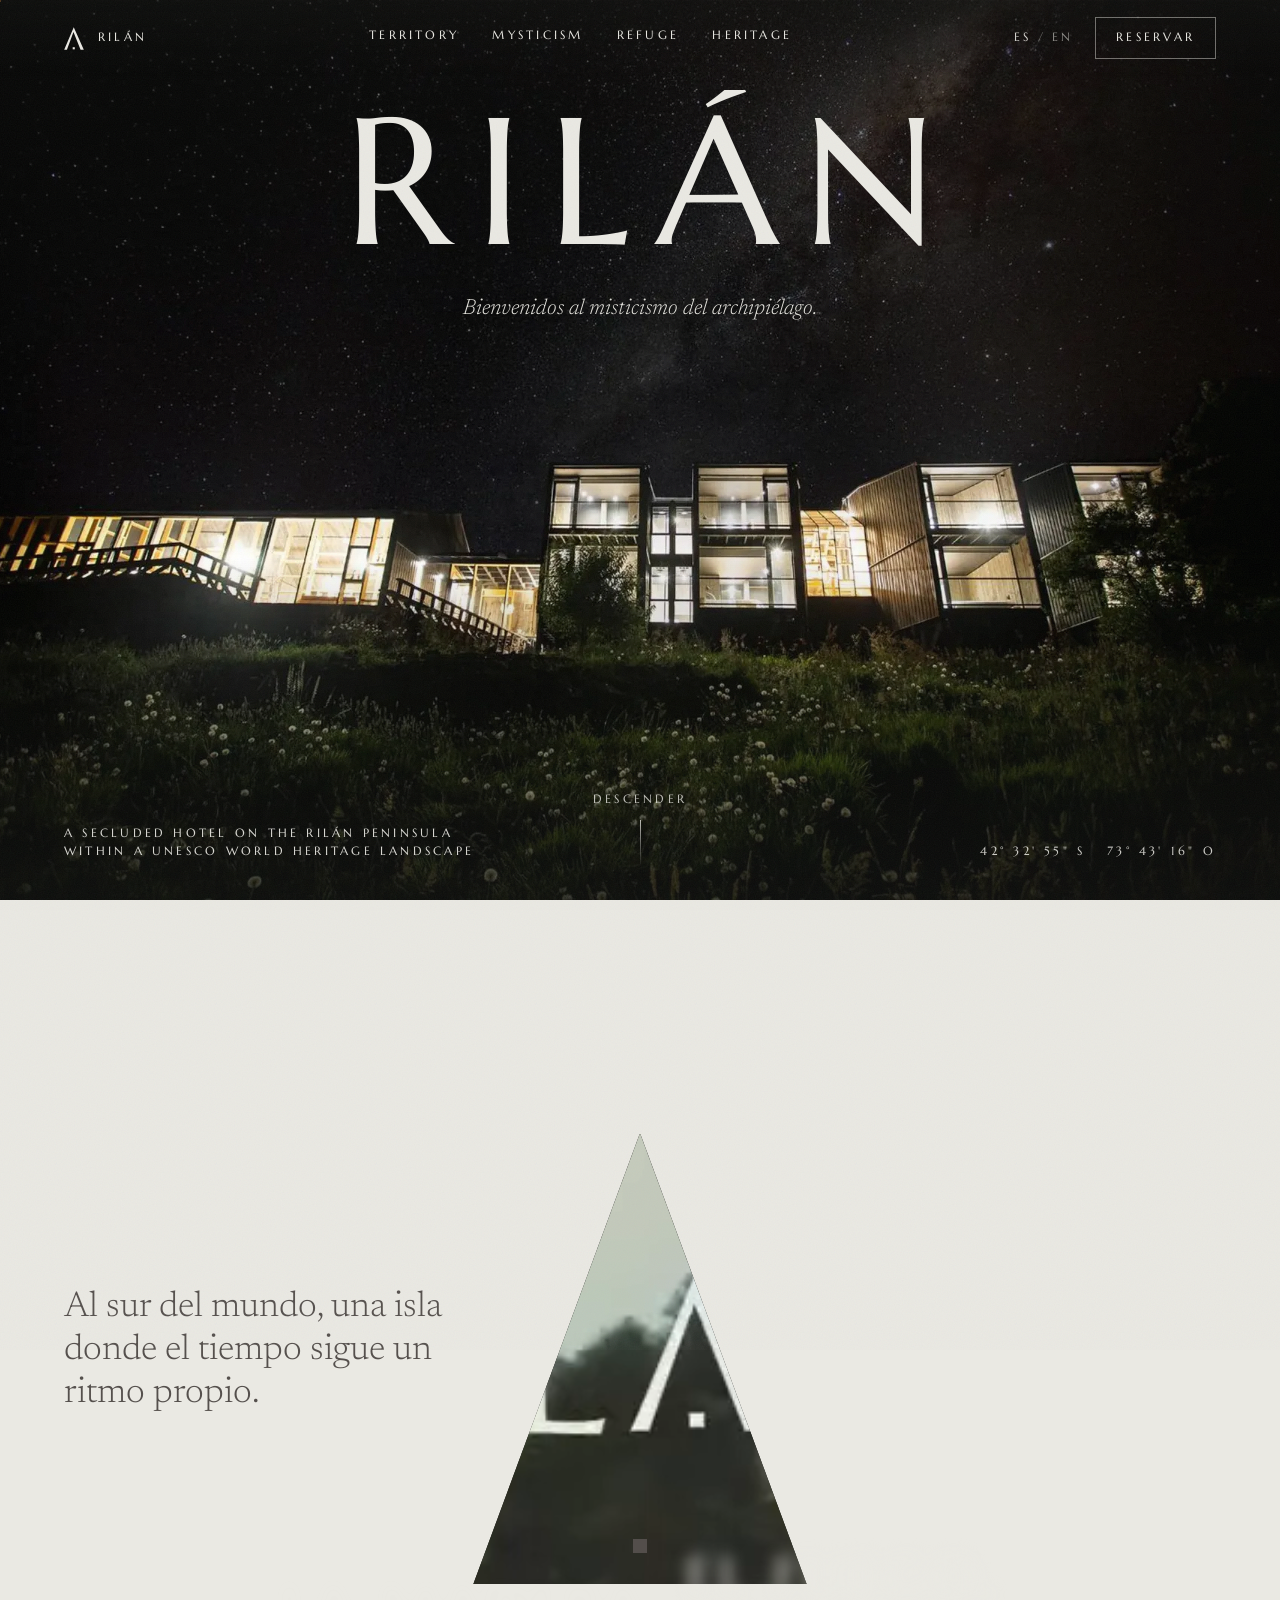
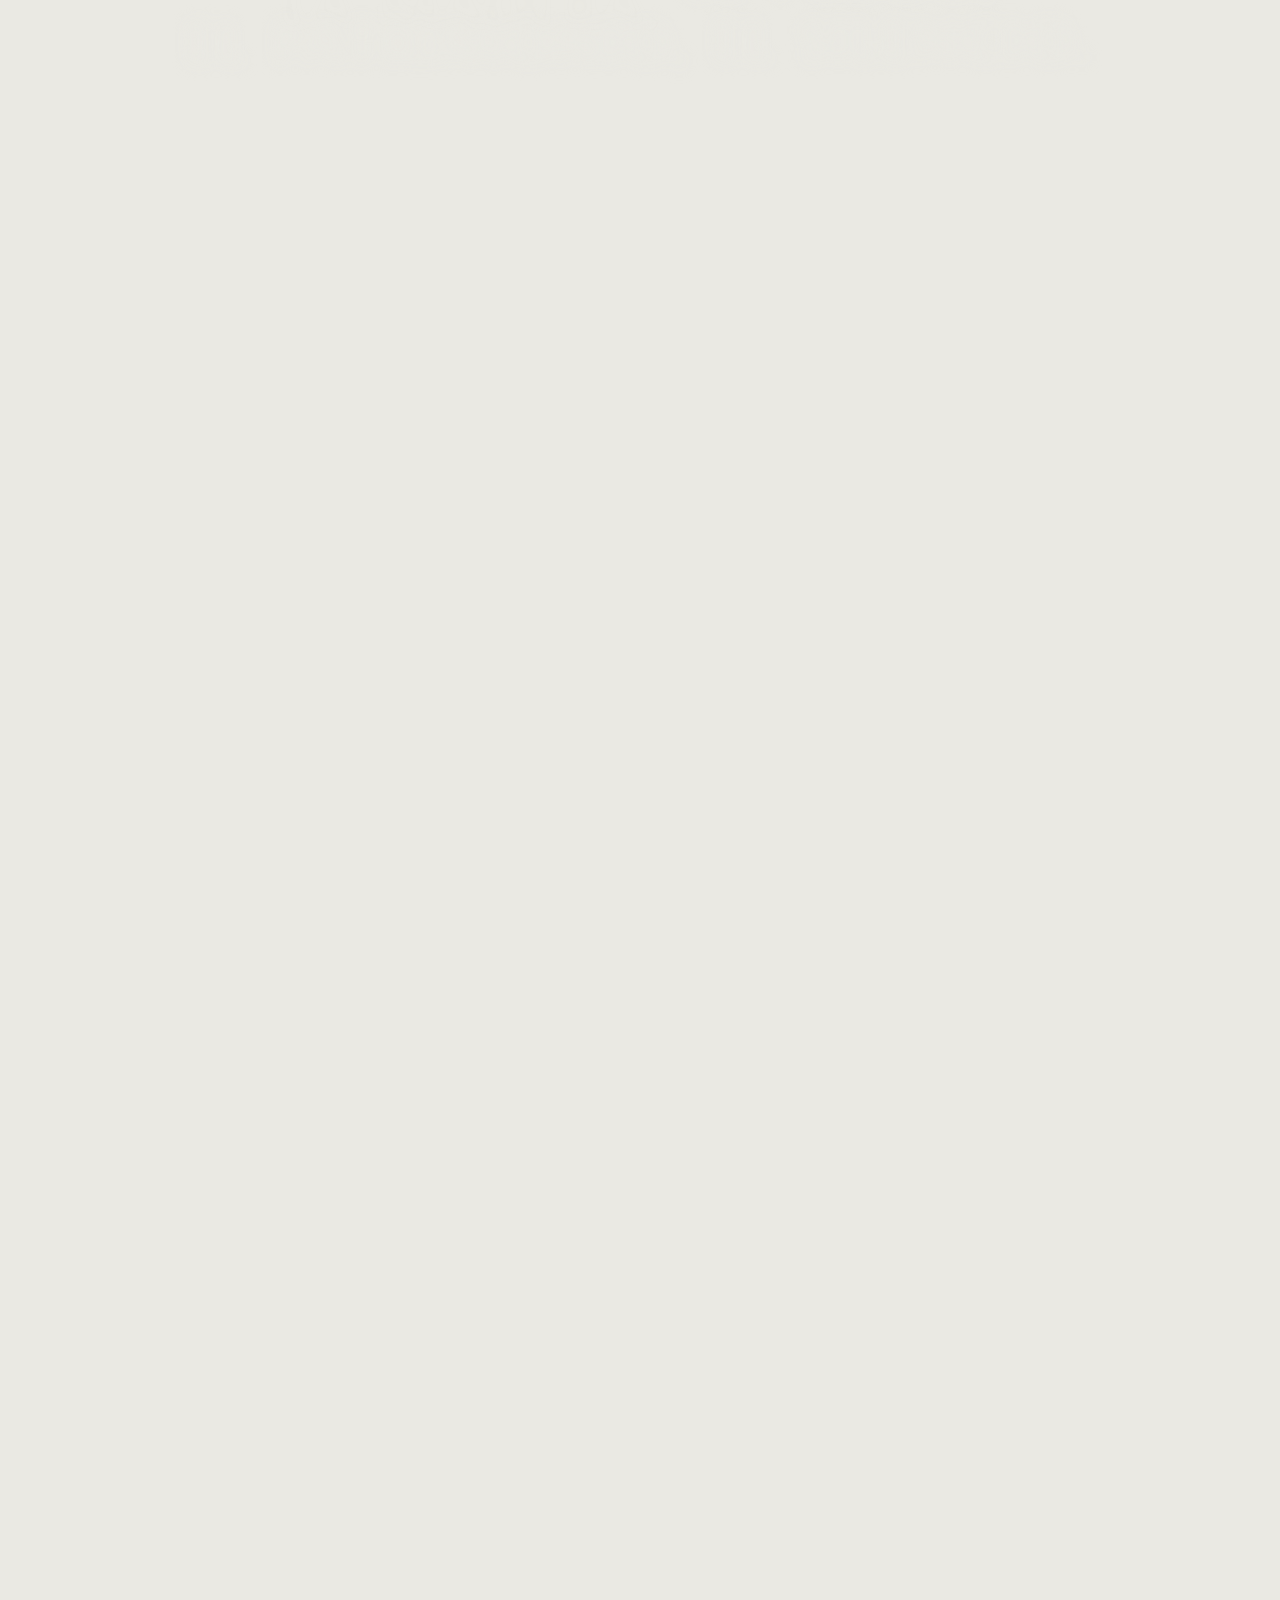
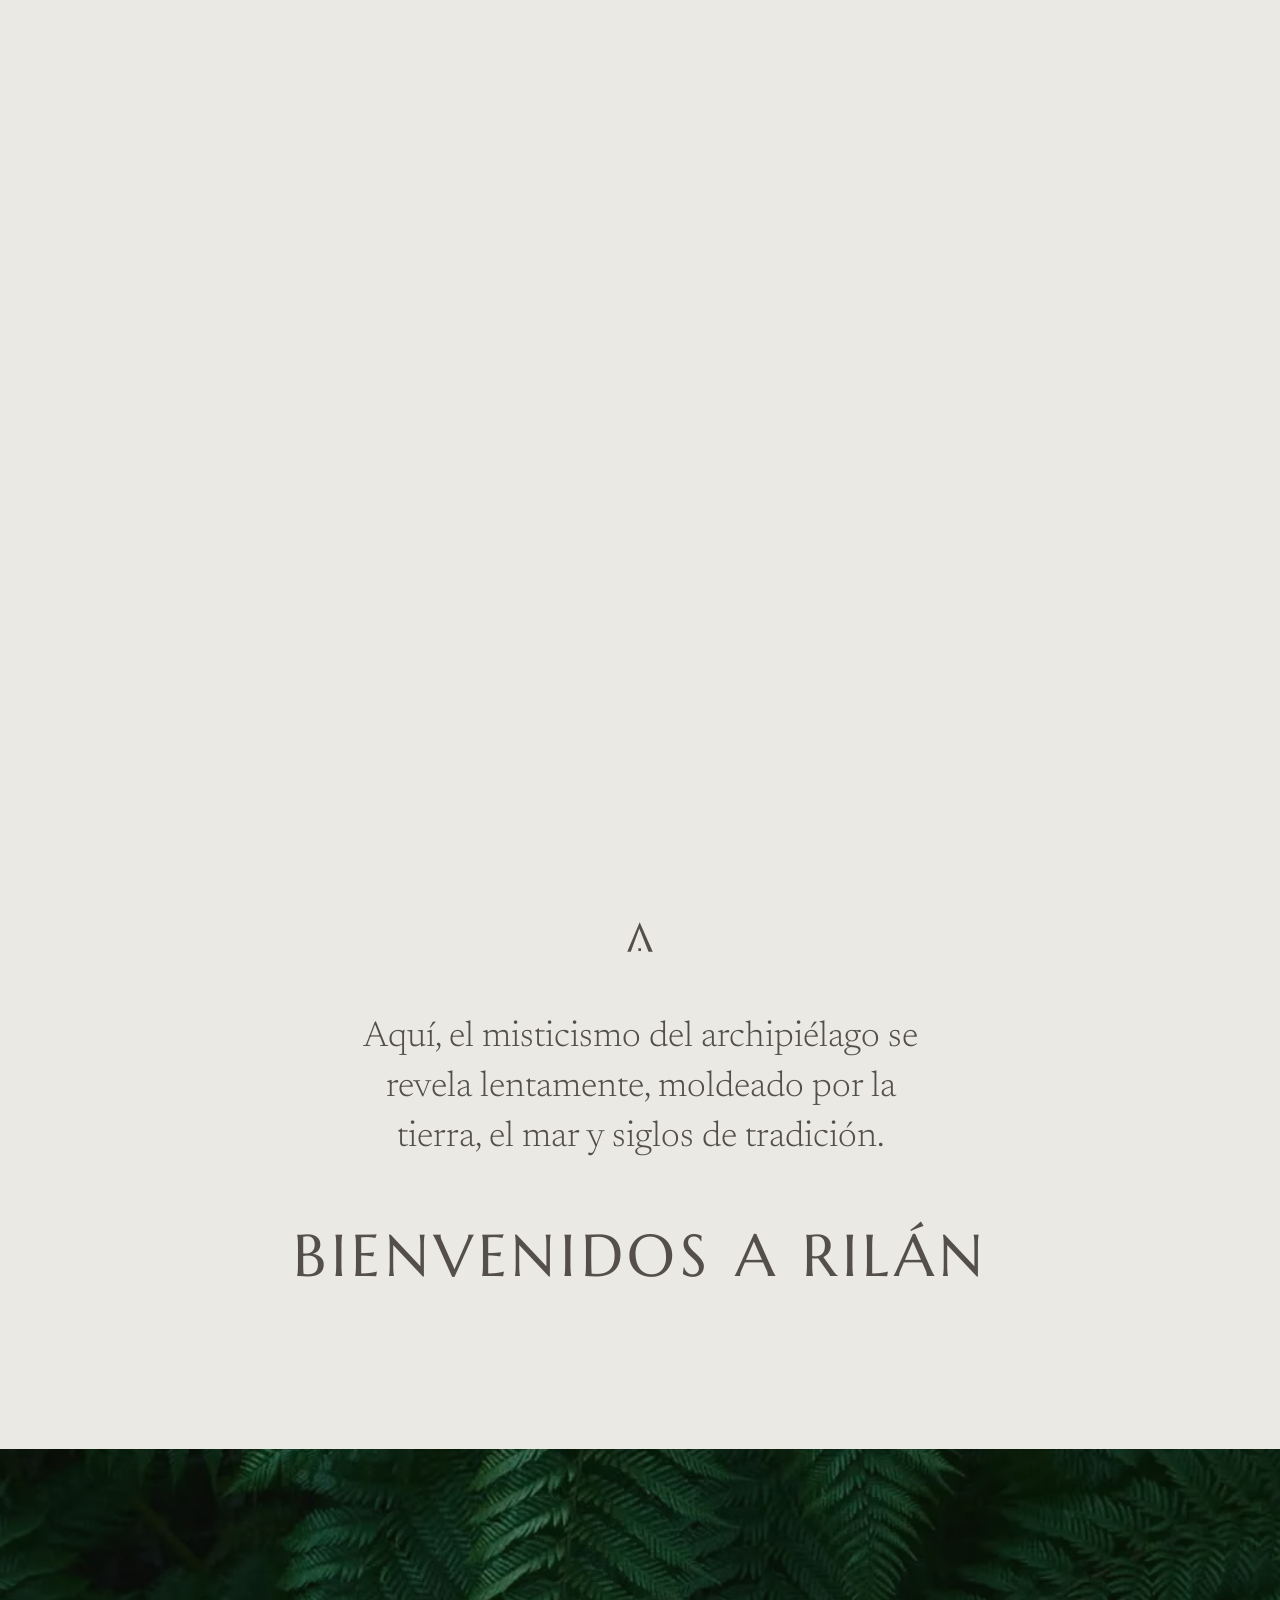
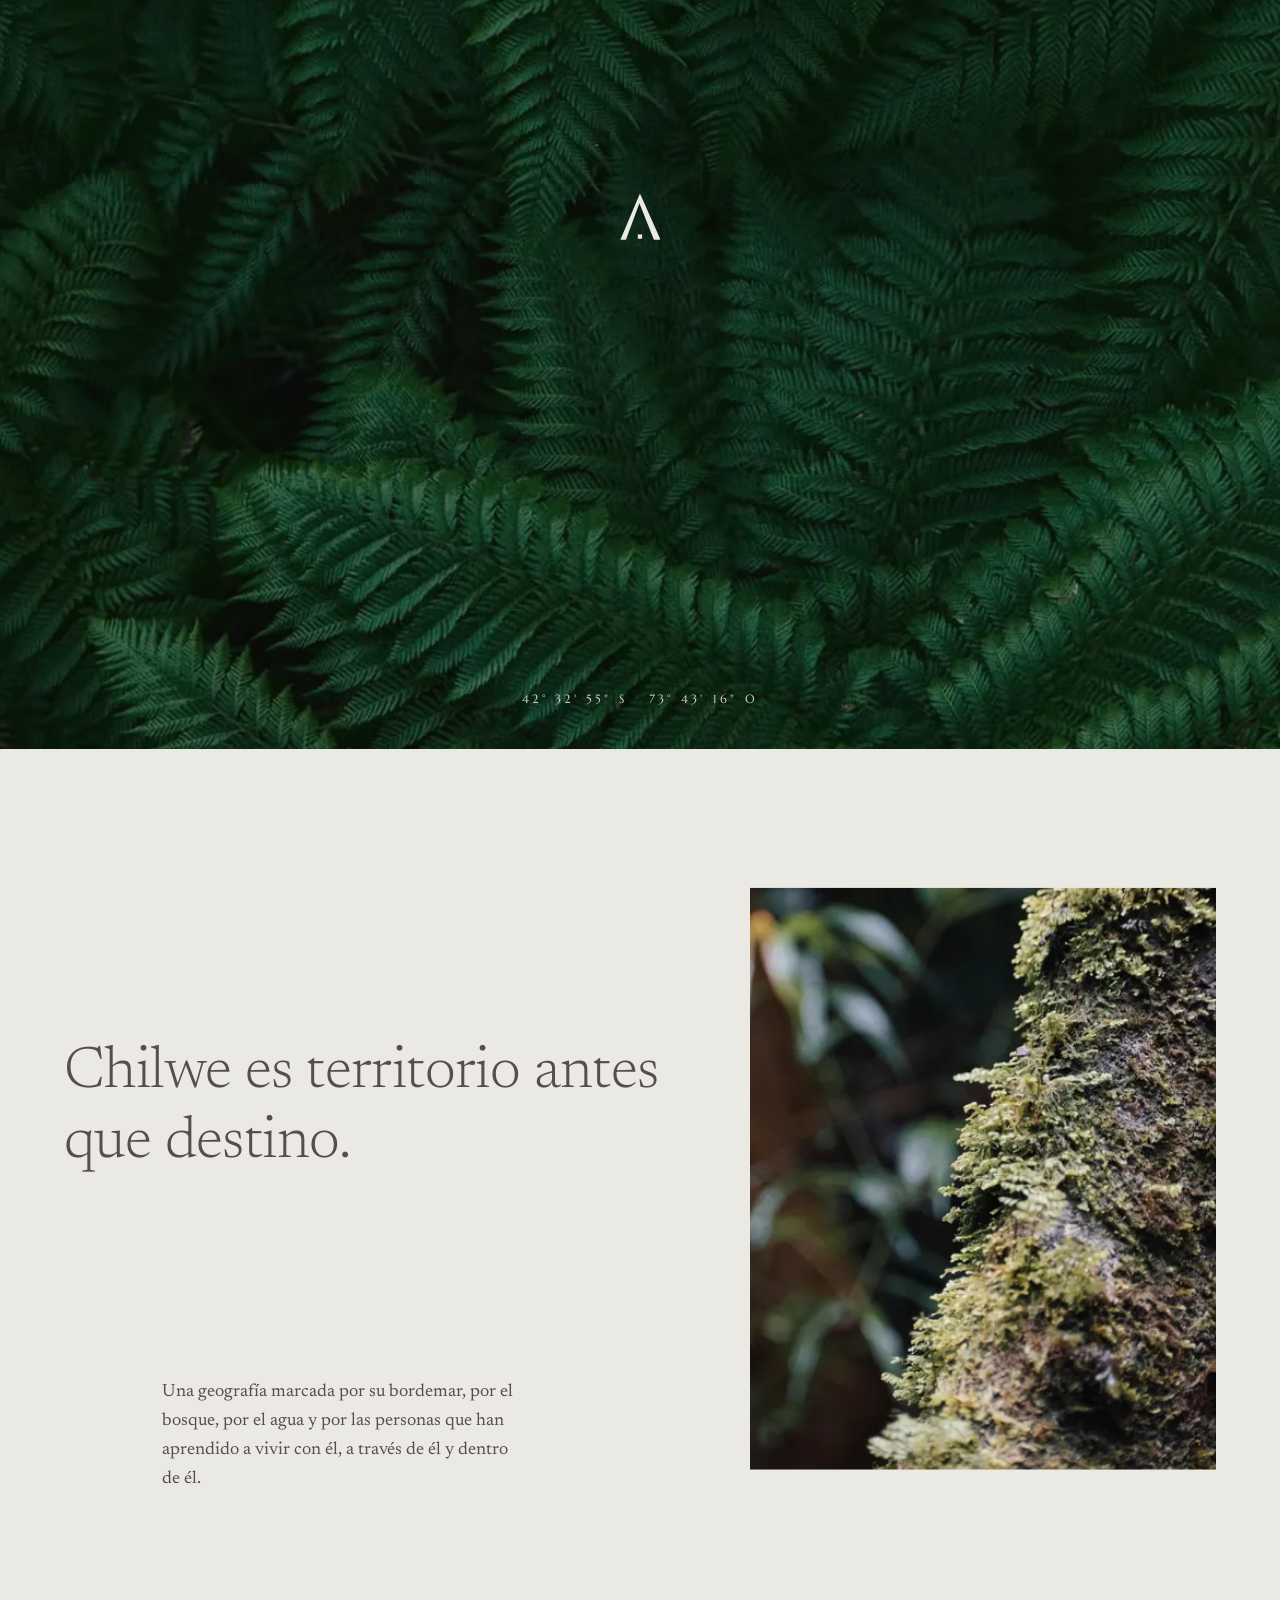
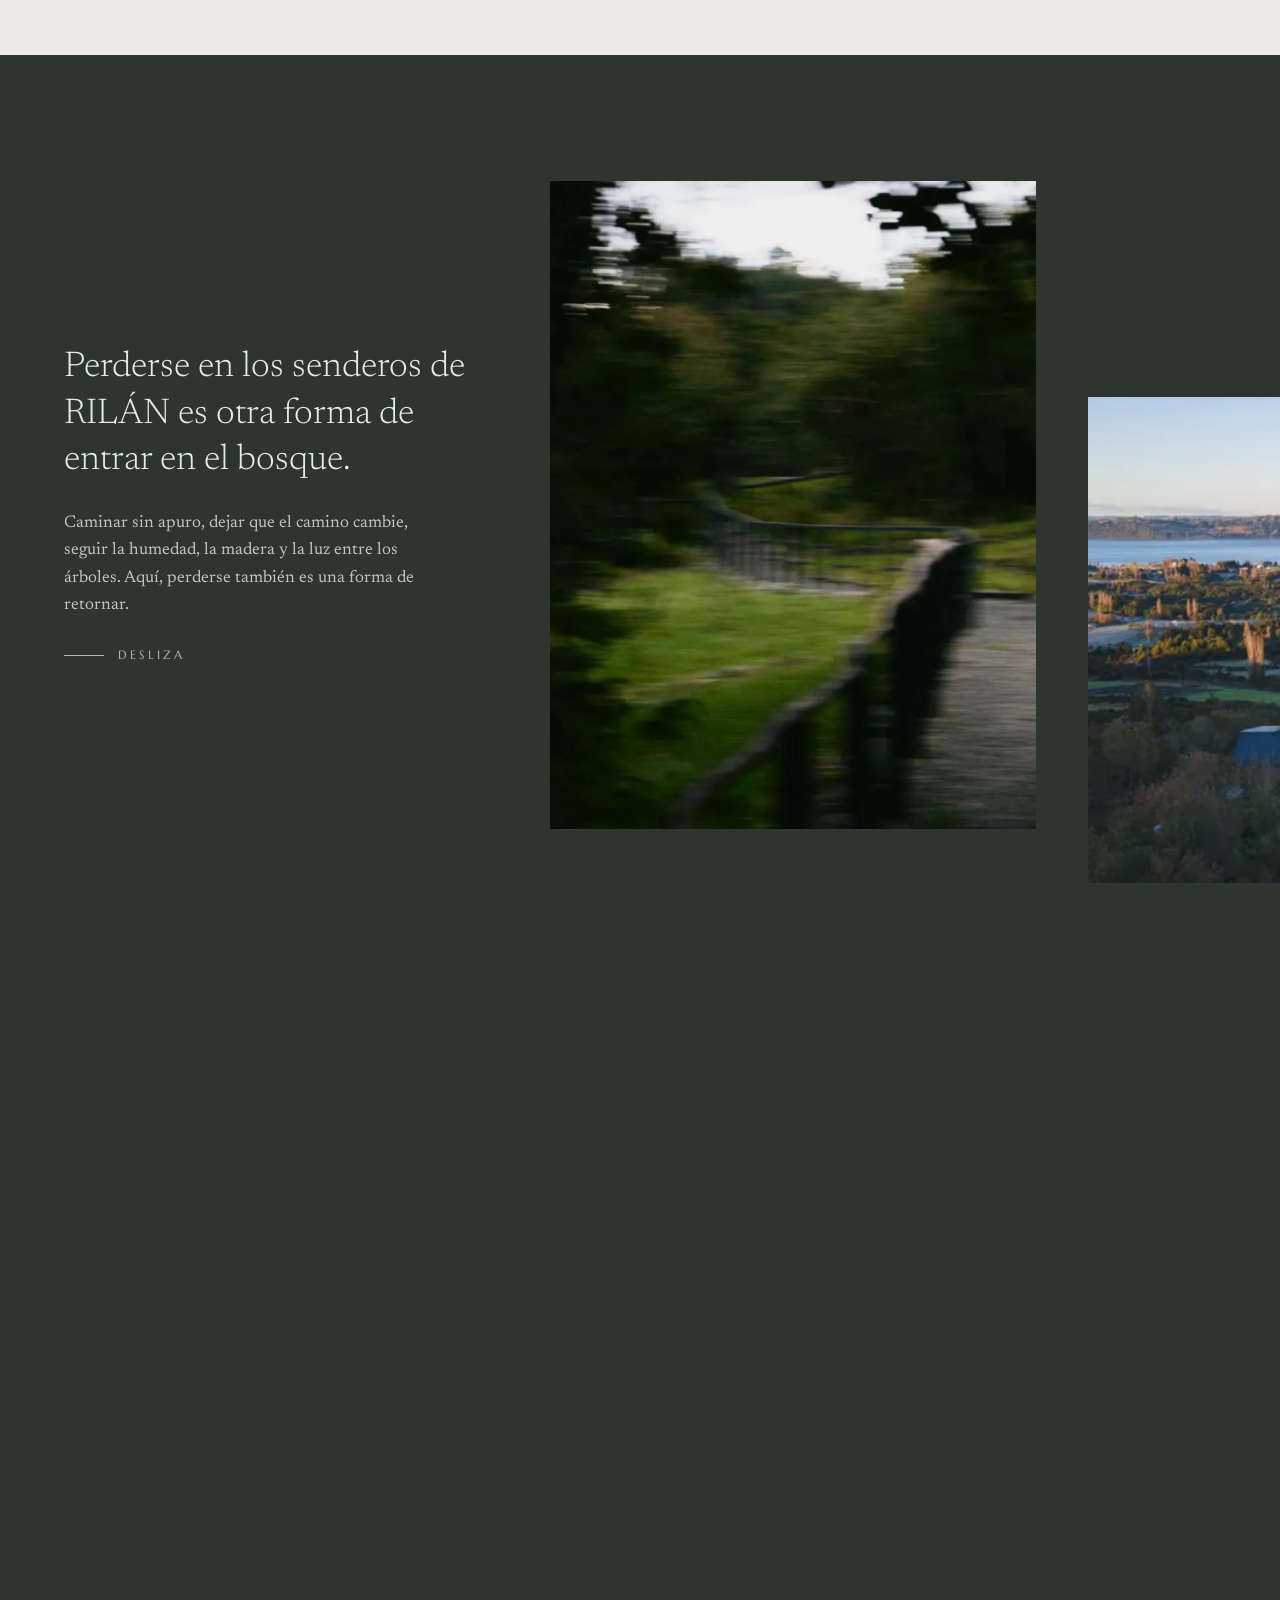
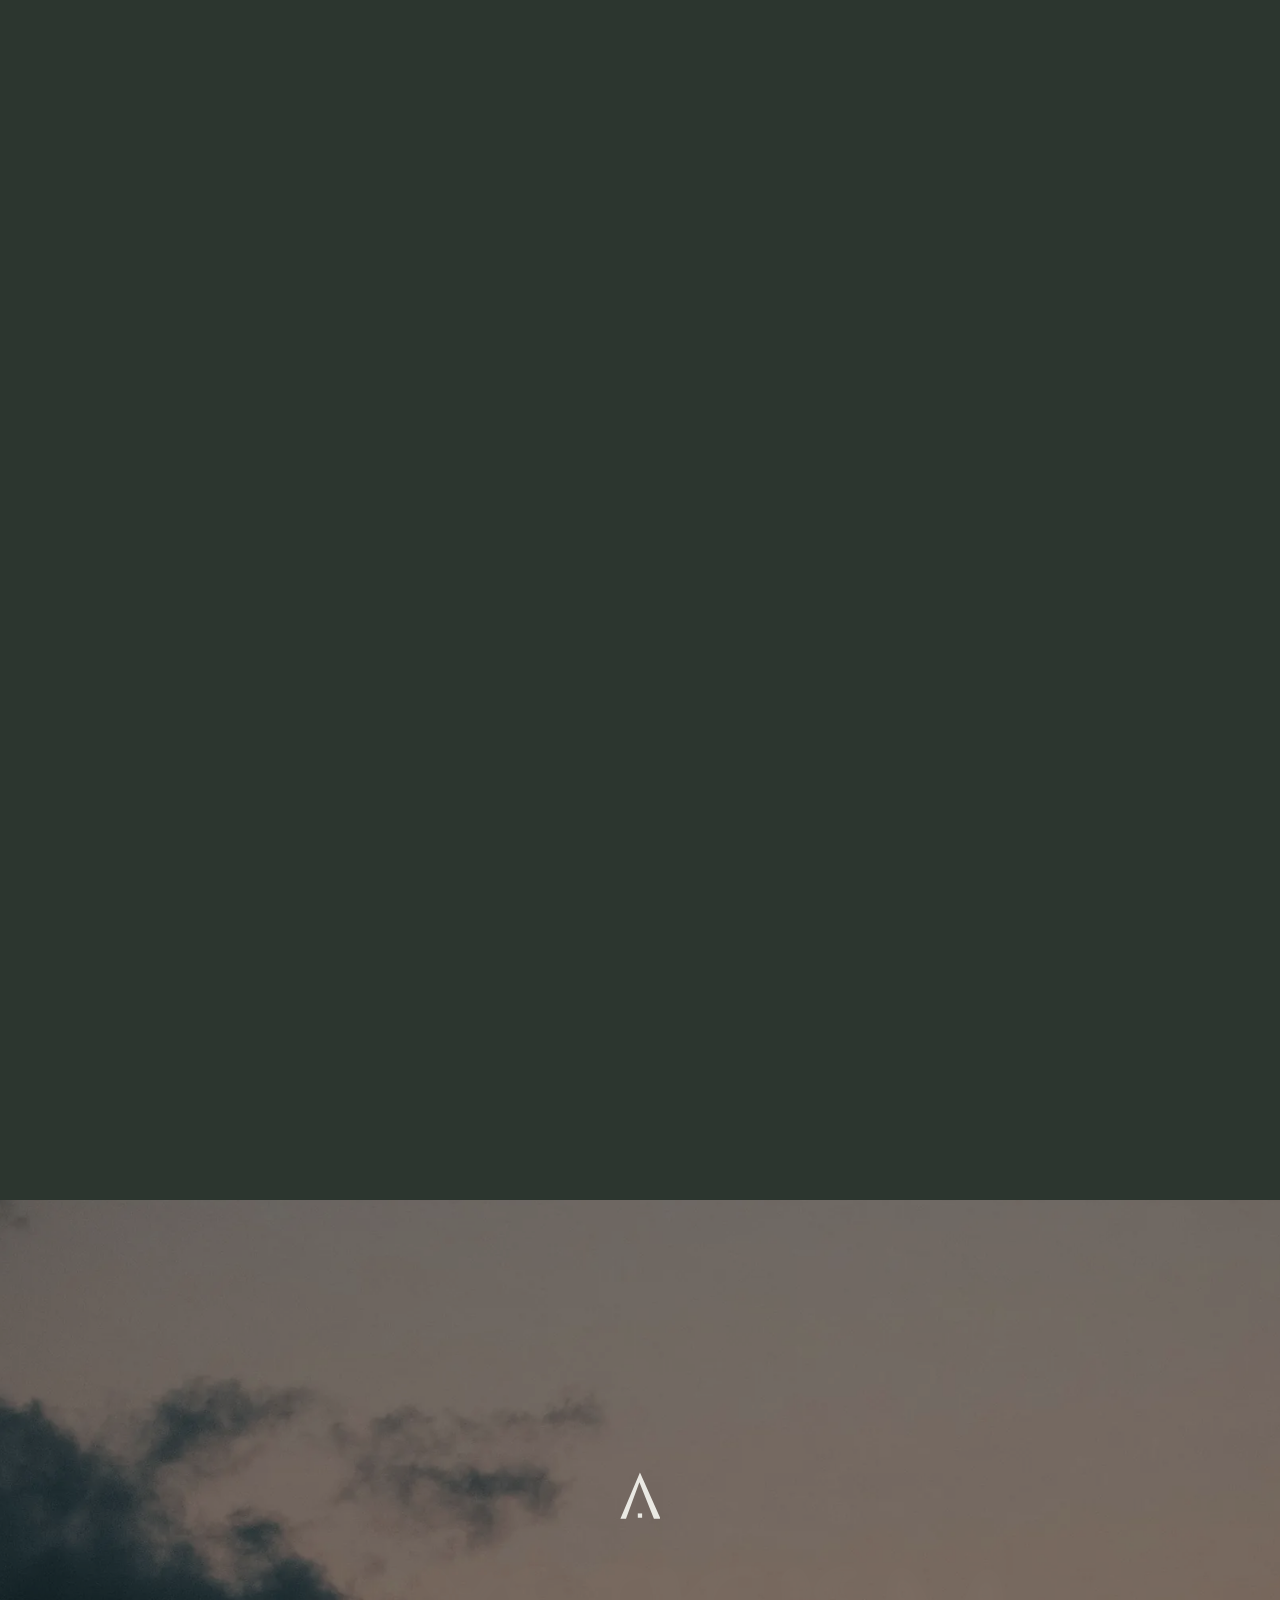
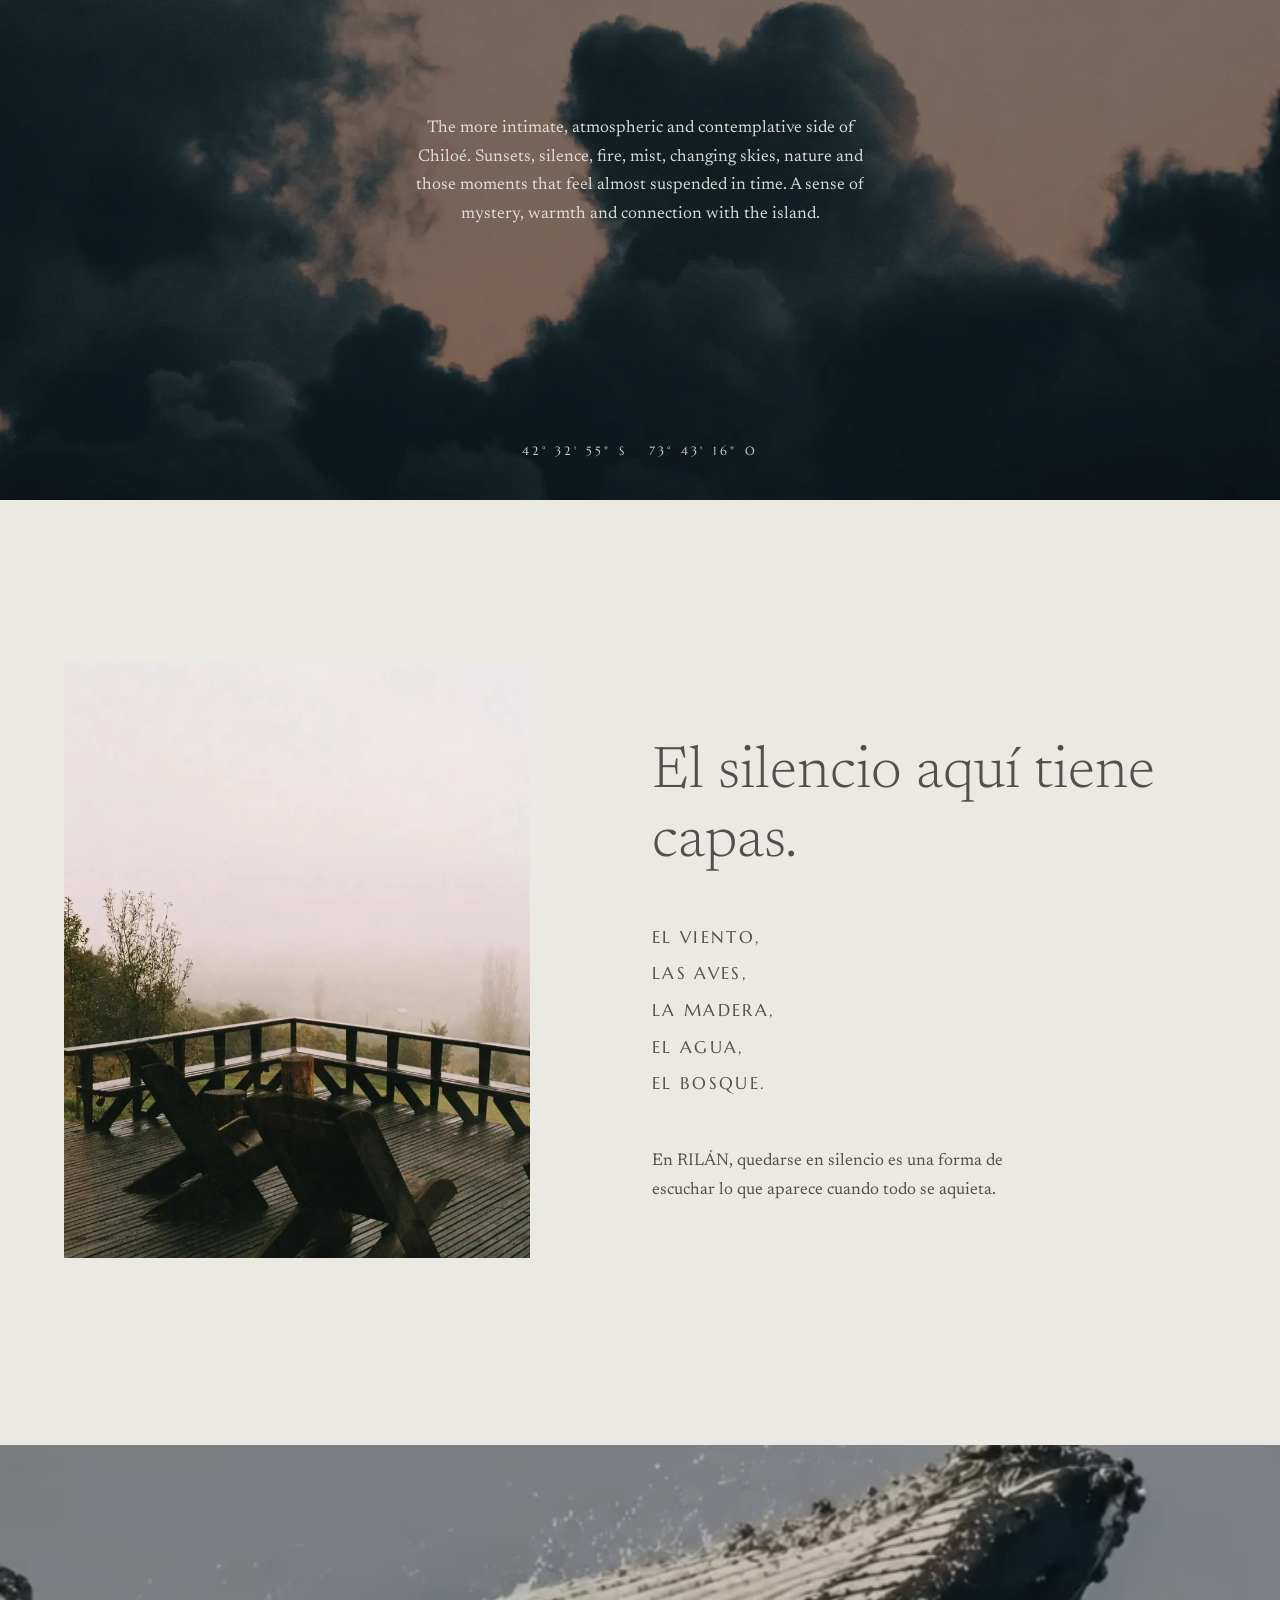
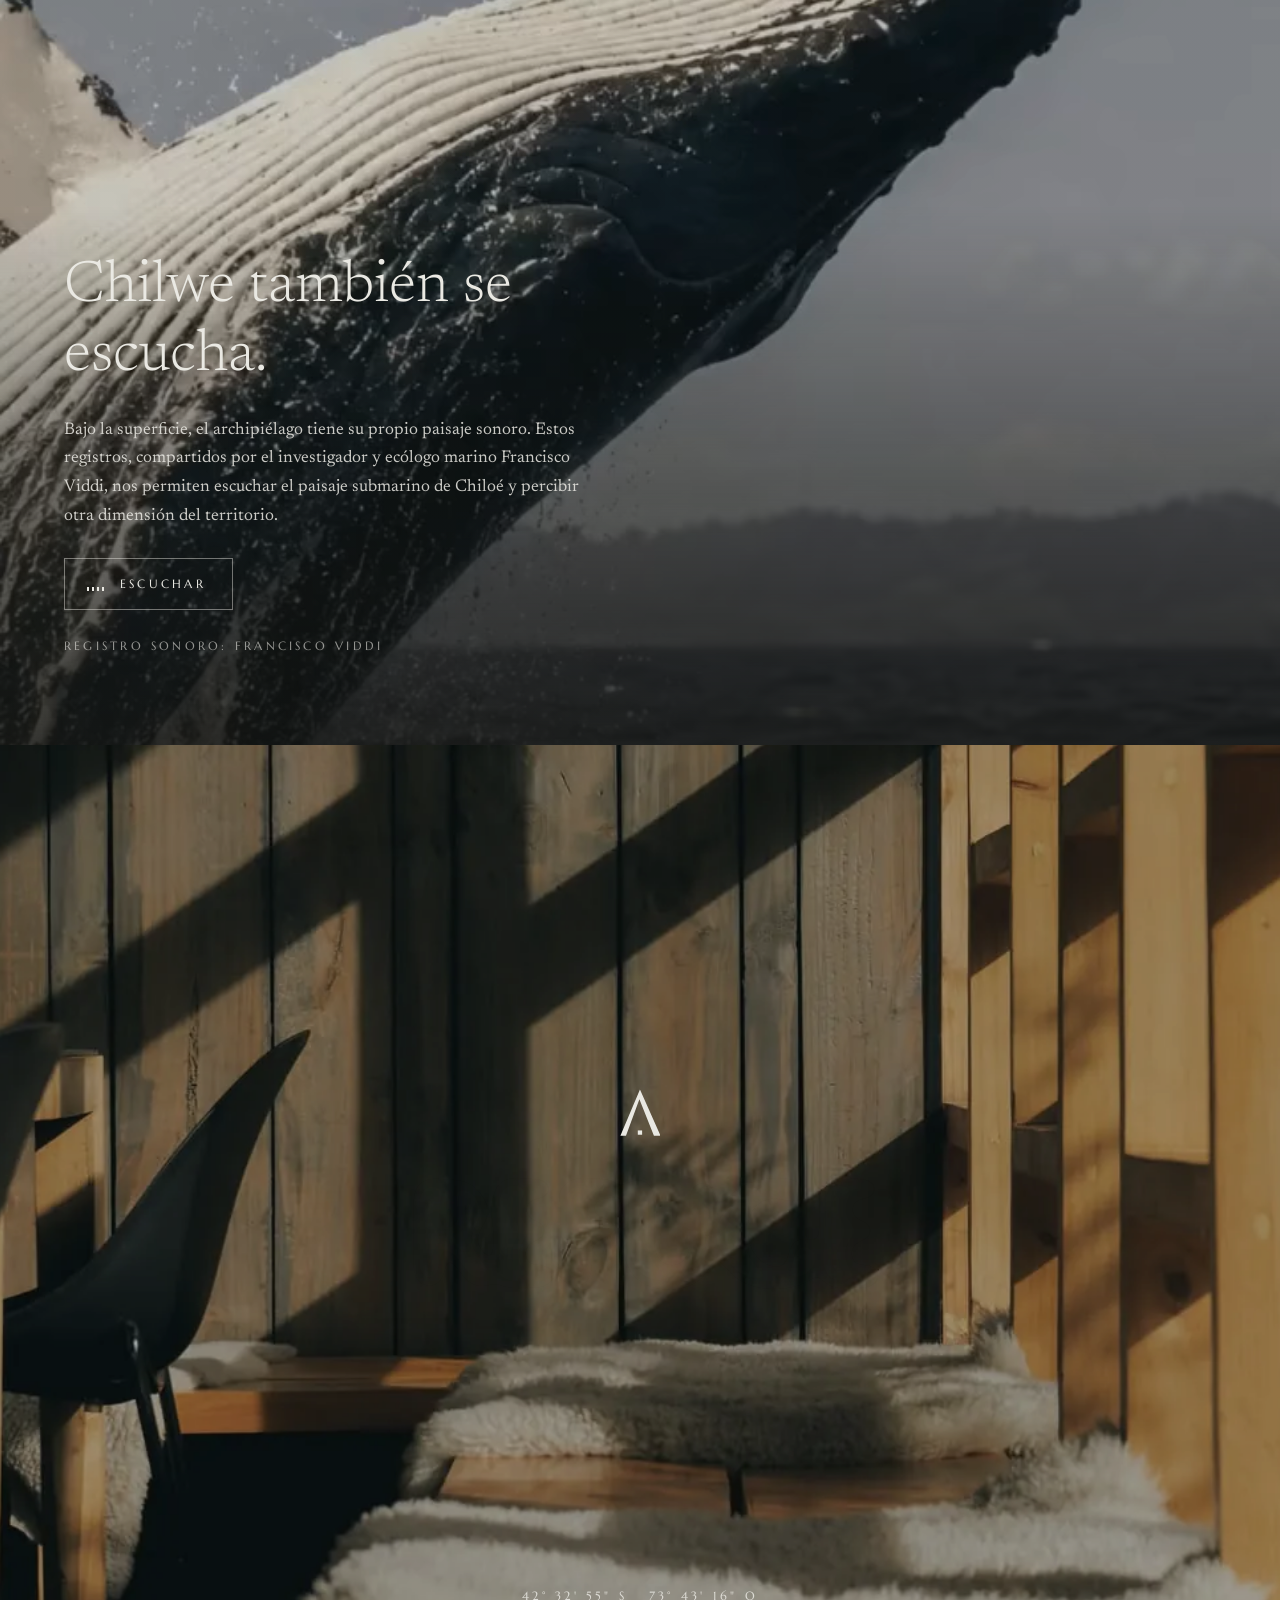
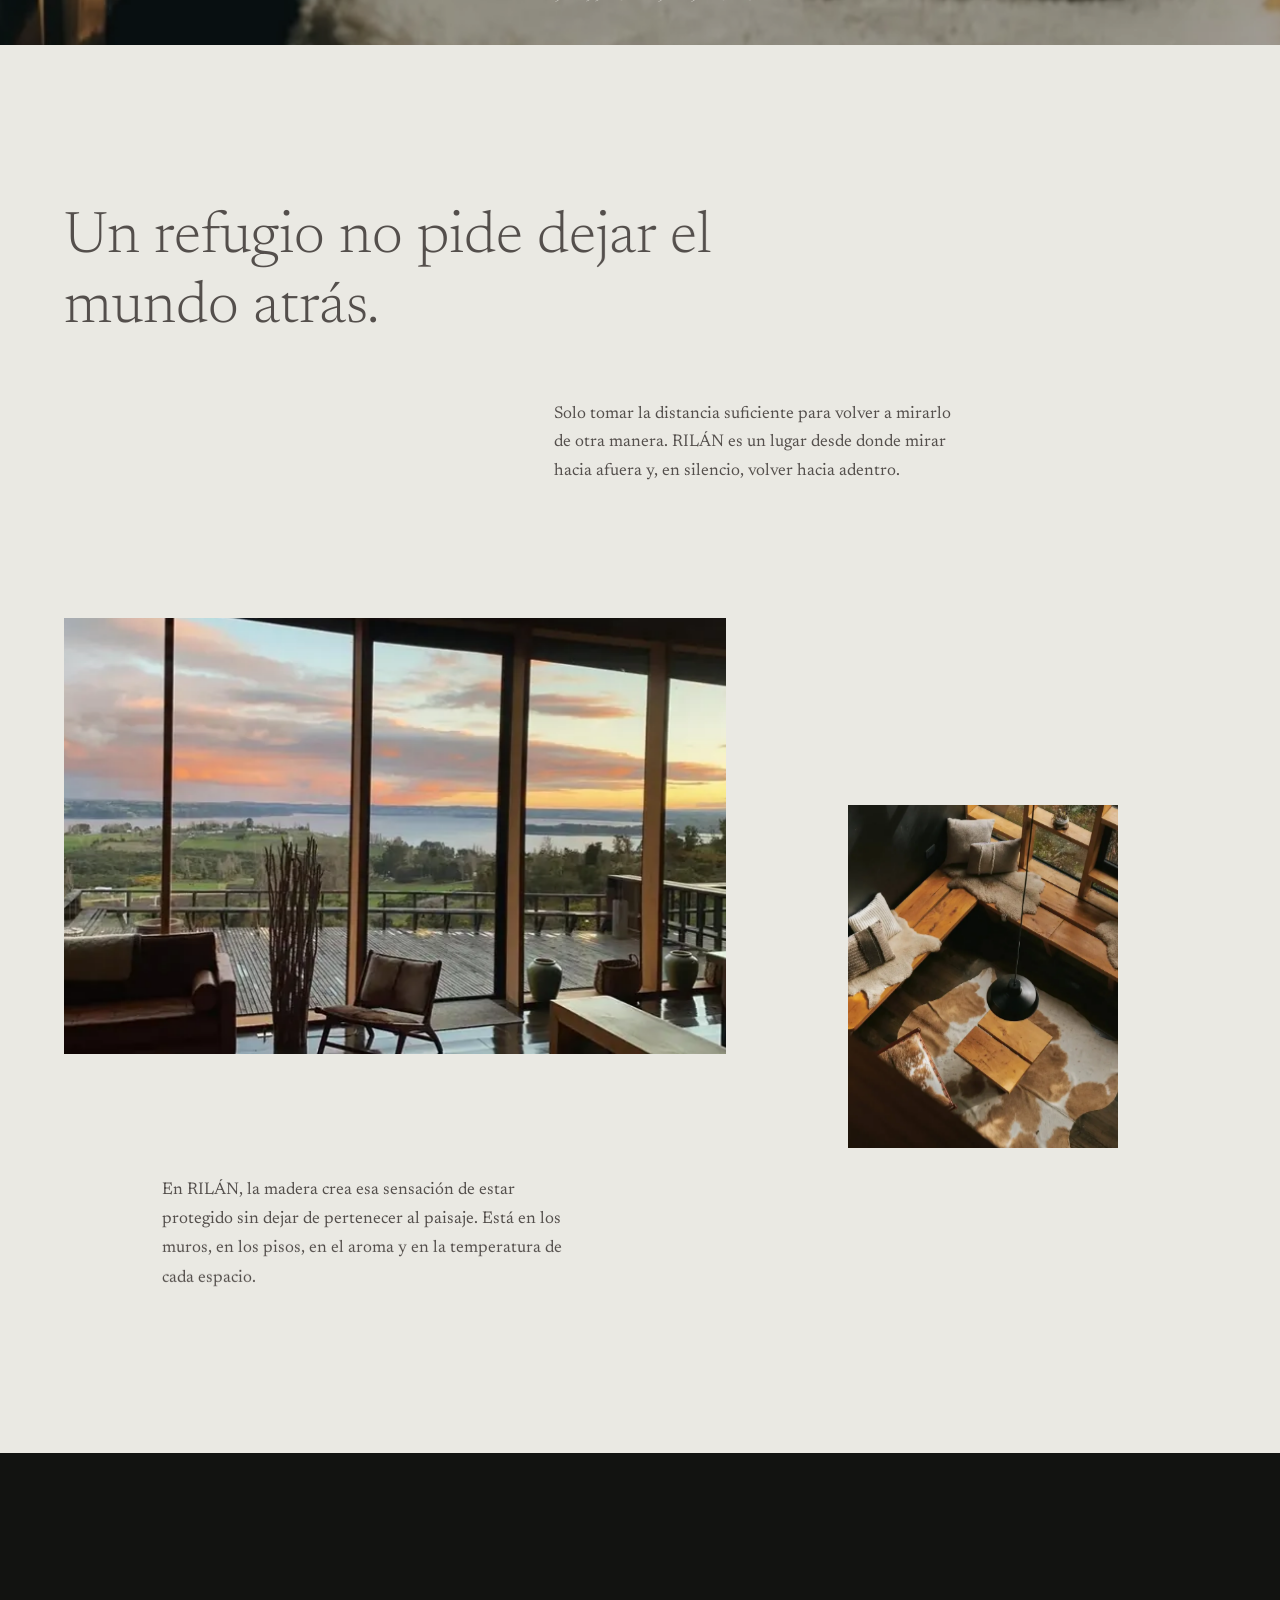
==== public/index.html @ eee5197c "Carpeta public/ para Cloudflare Pages - tools/publish.py regenera public/ solo con lo que usa el sit" ====
<!doctype html>
<html lang="es" data-lang="es">
<head>
<meta charset="utf-8">
<meta name="viewport" content="width=device-width, initial-scale=1">
<title>RILÁN · Península de Rilán, Chiloé</title>
<meta name="description" content="Bienvenidos al misticismo del archipiélago. RILÁN, hotel en la península de Rilán, Chiloé, Chile." data-meta-en="Welcome to the mysticism of the archipelago. RILÁN, a hotel on the Rilán Peninsula, Chiloé, Chile.">
<meta name="theme-color" content="#121311">
<meta property="og:title" content="RILÁN">
<meta property="og:description" content="Bienvenidos al misticismo del archipiélago.">
<meta property="og:image" content="https://pabloignaciofigueroa.github.io/hotel_rilan/assets/og.jpg">
<meta property="og:type" content="website">
<link rel="icon" href="brand/logo/favicon.svg" type="image/svg+xml">
<link rel="icon" href="brand/logo/favicon.ico" sizes="48x48">
<link rel="apple-touch-icon" href="brand/logo/png/favicon-180.png">
<link rel="stylesheet" href="css/main.css">
<link rel="preload" href="assets/fonts/marcellus-latin-400-normal.woff2" as="font" type="font/woff2" crossorigin>
<link rel="stylesheet" href="vendor/swiper-bundle.min.css" media="print" onload="this.media='all'">
<link rel="stylesheet" href="vendor/leaflet.css" media="print" onload="this.media='all'">
<script>document.documentElement.classList.add('js');</script>
</head>
<body>

<a class="skip" href="#bienvenida"><span data-l="es">Saltar al contenido</span><span data-l="en">Skip to content</span></a>

<!-- ============ PRECARGA ============ -->
<div class="loader" aria-hidden="true">
  <svg class="loader__mark" viewBox="0 0 513 590"><path pathLength="1" d="M5 585L250 5L508 585L425 585L243 128L75 585Z"/><rect x="223" y="519" width="54" height="54"/></svg>
  <div class="loader__meta">
    <p class="loader__pct t-label" aria-hidden="true"><span data-pct>00</span><span class="loader__sym">%</span></p>
    <p class="loader__coords t-label">42° 32' 55" S&nbsp;&nbsp;&nbsp;73° 43' 16" O</p>
  </div>
</div>
<script type="application/json" id="critical">{"fonts":[{"url":"assets/fonts/marcellus-latin-400-normal.woff2","bytes":14552},{"url":"assets/fonts/newsreader-latin-300-normal.woff2","bytes":22976},{"url":"assets/fonts/newsreader-latin-300-italic.woff2","bytes":24736},{"url":"assets/fonts/newsreader-latin-400-normal.woff2","bytes":22480},{"url":"assets/fonts/newsreader-latin-400-italic.woff2","bytes":24340}],"imgs":[{"frac":1.0,"s":{"url":"assets/img/web_rilan_35-s.webp","bytes":44310},"l":{"url":"assets/img/web_rilan_35-l.webp","bytes":177284}},{"frac":1.0,"s":{"url":"assets/img/ig_2026-09-23_DdoqxbhxKbG-s.webp","bytes":133448},"l":{"url":"assets/img/ig_2026-09-23_DdoqxbhxKbG-l.webp","bytes":203984}},{"frac":0.42,"s":{"url":"assets/img/ig_2026-09-05_Dc41N1BRYMT-s.webp","bytes":61400},"l":{"url":"assets/img/ig_2026-09-05_Dc41N1BRYMT-l.webp","bytes":191830}},{"frac":0.36,"s":{"url":"assets/img/ig_2026-09-17_DdZd85rRxkm-s.webp","bytes":28880},"l":{"url":"assets/img/ig_2026-09-17_DdZd85rRxkm-l.webp","bytes":47594}},{"frac":0.52,"s":{"url":"assets/img/web_rilan_47-s.webp","bytes":31276},"l":{"url":"assets/img/web_rilan_47-l.webp","bytes":101366}},{"frac":1.0,"s":{"url":"assets/img/ig_2026-09-02_DczRbckRl74-s.webp","bytes":10338},"l":{"url":"assets/img/ig_2026-09-02_DczRbckRl74-l.webp","bytes":71092}},{"frac":1.0,"s":{"url":"assets/img/ig_2026-09-11_DdJ6xS-xtDC-s.webp","bytes":42938},"l":{"url":"assets/img/ig_2026-09-11_DdJ6xS-xtDC-l.webp","bytes":63684}},{"frac":1.0,"s":{"url":"assets/img/ig_2026-09-03_Dc00-W6RwgS-s.webp","bytes":11854},"l":{"url":"assets/img/ig_2026-09-03_Dc00-W6RwgS-l.webp","bytes":26168}}],"video":{"webm":{"url":"assets/video/bienvenida.webm","bytes":3073188},"mp4":{"url":"assets/video/bienvenida.mp4","bytes":4609727},"poster":{"url":"assets/video/bienvenida-poster.jpg","bytes":70653}}}</script>
<script>
/* Carga crítica con progreso real. Corre antes que todo lo demás; tope de 8 s desde que se abrió la página. */
(function () {
  /* MAX: el número llega a 100 a más tardar aquí (coordenadas + cortina completan los 8 s).
     MIN: recorrido mínimo del contador, para que la carga se sienta aunque la red sea rápida. */
  var MAX = 5900, MIN = 1800, T0 = performance.now(), el = document.getElementById('critical'), pctEl = document.querySelector('[data-pct]');
  var conn = navigator.connection || {}, low = !!conn.saveData || /(^|-)2g$/.test(conn.effectiveType || '');
  var man = null; try { man = JSON.parse(el.textContent); } catch (e) {}
  var total = 0, loaded = 0, finished = false, shown = 0, rDone, rReach, video = null;
  var done = new Promise(function (r) { rDone = r; }), reached = new Promise(function (r) { rReach = r; });
  window.__rilan = { done: done, reached: reached, get video() { return video; } };
  function finish() { if (finished) return; finished = true; loaded = total; rDone(); }
  function tick() {
    var target = finished ? 100 : (total ? Math.min(99, loaded / total * 100) : 0);
    target = Math.min(target, (performance.now() - T0) / MIN * 100);
    shown += (target - shown) * (finished ? .2 : .12);
    if (target - shown < .4) shown = target;
    var n = Math.floor(shown); if (pctEl) pctEl.textContent = n < 10 ? '0' + n : String(n);
    if (shown >= 100 && finished) return rReach();
    requestAnimationFrame(tick);
  }
  requestAnimationFrame(tick);
  setTimeout(finish, Math.max(0, MAX - performance.now()));
  if (!man || !window.fetch || matchMedia('(prefers-reduced-motion: reduce)').matches) { finish(); return; }
  var dpr = Math.min(window.devicePixelRatio || 1, 2), mobile = innerWidth < 900, jobs = [];
  man.fonts.forEach(function (f) { jobs.push({ url: f.url, bytes: f.bytes }); });
  man.imgs.forEach(function (i) { var v = innerWidth * (mobile ? 1 : i.frac) * dpr > 800 ? i.l : i.s; jobs.push({ url: v.url, bytes: v.bytes }); });
  if (!low && man.video) {
    var v = document.createElement('video').canPlayType('video/webm') ? man.video.webm : man.video.mp4;
    jobs.push({ url: man.video.poster.url, bytes: man.video.poster.bytes });
    video = { url: v.url, bytes: v.bytes, blob: true }; jobs.push(video);
  }
  jobs.forEach(function (j) { total += j.bytes; });
  function one(job) {
    var got = 0, parts = [];
    function add(n) { var t = Math.max(0, Math.min(n, job.bytes - got)); got += t; loaded += t; }
    return fetch(job.url, { cache: 'force-cache', priority: job.blob ? 'low' : 'auto' }).then(function (res) {
      if (!res.ok) throw 0;
      var type = res.headers.get('content-type') || 'video/webm';
      if (!res.body || !res.body.getReader) return res.arrayBuffer().then(function (b) { if (job.blob) parts.push(new Uint8Array(b)); fin(type); });
      var reader = res.body.getReader();
      function pump() { return reader.read().then(function (r) { if (r.done) return fin(type); if (job.blob) parts.push(r.value); add(r.value.byteLength); return pump(); }); }
      return pump();
    }).catch(function () {}).then(function () { add(job.bytes); });
    function fin(type) { if (job.blob) job.objectURL = URL.createObjectURL(new Blob(parts, { type: type })); }
  }
  /* 1º lo que se ve primero (fuentes + portada); el resto cuando el código de la página ya llegó,
     para no quitarle ancho de banda a los scripts que abren la portada */
  var first = jobs.splice(0, man.fonts.length + 1), queue = jobs;
  function worker(list) { var j = list.shift(); return j ? one(j).then(function () { return worker(list); }) : Promise.resolve(); }
  var firstDone = Promise.all([worker(first), worker(first), worker(first)]);
  var codeReady = new Promise(function (r) { if (document.readyState !== 'loading') r(); else document.addEventListener('DOMContentLoaded', r); });
  Promise.all([firstDone, codeReady]).then(function () {
    return Promise.all([worker(queue), worker(queue), worker(queue)]);
  }).then(finish);
})();
</script>

<!-- ============ NAVEGACIÓN ============ -->
<header class="nav" data-nav>
  <a class="nav__brand" href="#top" aria-label="RILÁN, inicio" data-aria-en="RILÁN, home">
    <svg viewBox="0 0 513 590" aria-hidden="true"><path d="M5 585L250 5L508 585L425 585L243 128L75 585Z"/><rect x="223" y="519" width="54" height="54"/></svg>
    <span class="t-label">RILÁN</span>
  </a>
  <nav class="nav__links" aria-label="Capítulos" data-aria-en="Chapters">
    <a class="t-label u-link" href="#territory">Territory</a>
    <a class="t-label u-link" href="#mysticism">Mysticism</a>
    <a class="t-label u-link" href="#refuge">Refuge</a>
    <a class="t-label u-link" href="#heritage">Heritage</a>
  </nav>
  <div class="nav__end">
    <button class="lang t-label" type="button" data-lang-toggle aria-label="ES / EN: cambiar idioma, change language"><span class="lang__es">ES</span><span class="lang__sep">/</span><span class="lang__en">EN</span></button>
    <a class="btn btn--ghost t-label" href="#reservar" data-magnetic><span data-l="es">Reservar</span><span data-l="en">Book</span></a>
    <button class="burger" type="button" data-menu-open aria-expanded="false" aria-controls="menu"><span class="sr"><span data-l="es">Abrir menú</span><span data-l="en">Open menu</span></span><i></i><i></i></button>
  </div>
</header>

<div class="menu" id="menu" data-menu role="dialog" aria-modal="true" aria-label="Menú" data-aria-en="Menu" hidden>
  <button class="menu__close t-label" type="button" data-menu-close><span data-l="es">Cerrar</span><span data-l="en">Close</span></button>
  <div class="menu__media" aria-hidden="true">
    <img class="is-on" src="assets/img/ig_2026-09-23_DdoqxbhxKbG-l.webp" srcset="assets/img/ig_2026-09-23_DdoqxbhxKbG-s.webp 800w, assets/img/ig_2026-09-23_DdoqxbhxKbG-l.webp 1800w" sizes="50vw" width="1080" height="1439" alt="" loading="lazy" decoding="async" style="background-image:url([data-uri])" data-menu-img="territory">
    <img class="" src="assets/img/ig_2026-09-02_DczRbckRl74-l.webp" srcset="assets/img/ig_2026-09-02_DczRbckRl74-s.webp 800w, assets/img/ig_2026-09-02_DczRbckRl74-l.webp 1800w" sizes="50vw" width="3073" height="4096" alt="" loading="lazy" decoding="async" style="background-image:url([data-uri])" data-menu-img="mysticism">
    <img class="" src="assets/img/ig_2026-09-11_DdJ6xS-xtDC-l.webp" srcset="assets/img/ig_2026-09-11_DdJ6xS-xtDC-s.webp 800w, assets/img/ig_2026-09-11_DdJ6xS-xtDC-l.webp 1800w" sizes="50vw" width="1080" height="1440" alt="" loading="lazy" decoding="async" style="background-image:url([data-uri])" data-menu-img="refuge">
    <img class="" src="assets/img/ig_2026-09-03_Dc00-W6RwgS-l.webp" srcset="assets/img/ig_2026-09-03_Dc00-W6RwgS-s.webp 800w, assets/img/ig_2026-09-03_Dc00-W6RwgS-l.webp 1800w" sizes="50vw" width="1421" height="1895" alt="" loading="lazy" decoding="async" style="background-image:url([data-uri])" data-menu-img="heritage">
    <img class="" src="assets/img/web_rilan_06-l.webp" srcset="assets/img/web_rilan_06-s.webp 800w, assets/img/web_rilan_06-l.webp 1800w" sizes="50vw" width="1600" height="1200" alt="" loading="lazy" decoding="async" style="background-image:url([data-uri])" data-menu-img="cocina">
    <img class="" src="assets/img/web_rilan_47-l.webp" srcset="assets/img/web_rilan_47-s.webp 800w, assets/img/web_rilan_47-l.webp 1800w" sizes="50vw" width="3000" height="1688" alt="" loading="lazy" decoding="async" style="background-image:url([data-uri])" data-menu-img="llegar">
  </div>
  <nav class="menu__list" aria-label="Menú" data-aria-en="Menu">
    <a href="#territory" data-menu-key="territory"><span class="menu__w">Territory</span></a>
    <a href="#mysticism" data-menu-key="mysticism"><span class="menu__w">Mysticism</span></a>
    <a href="#refuge" data-menu-key="refuge"><span class="menu__w">Refuge</span></a>
    <a href="#cocina" data-menu-key="cocina"><span class="menu__w">Rucalaf</span></a>
    <a href="#heritage" data-menu-key="heritage"><span class="menu__w">Heritage</span></a>
    <a href="#llegar" data-menu-key="llegar"><span class="menu__w"><span data-l="es">Cómo llegar</span><span data-l="en">Getting here</span></span></a>
  </nav>
  <p class="menu__coords t-label">42° 32' 55" S&nbsp;&nbsp;&nbsp;73° 43' 16" O</p>
</div>

<div class="progress" aria-hidden="true"><i data-progress></i></div>

<main id="top">

<!-- ============ 1 · PORTADA ============ -->
<section class="hero" data-theme="dark" aria-label="RILÁN">
  <div class="hero__media" data-hero-media>
    <img class="" src="assets/img/web_rilan_35-l.webp" srcset="assets/img/web_rilan_35-s.webp 800w, assets/img/web_rilan_35-l.webp 1800w" sizes="100vw" width="2200" height="1467" alt="Los volúmenes de madera de RILÁN encendidos de noche bajo la Vía Láctea" fetchpriority="high" decoding="async" style="background-image:url([data-uri])"  data-alt-en="RILÁN&#x27;s timber volumes lit at night under the Milky Way">
  </div>
  <div class="hero__veil"></div>
  <div class="hero__content">
    <h1 class="hero__title" aria-label="RILÁN">
      <span class="hero__letters" data-hero-letters><span>R</span><span>I</span><span>L</span><span>Á</span><span>N</span></span>
    </h1>
    <p class="hero__lead" data-hero-fade>
      <span data-l="es">Bienvenidos al misticismo del archipiélago.</span>
      <span data-l="en">Welcome to the mysticism of the archipelago.</span>
    </p>
  </div>
  <p class="hero__bio t-label" data-hero-fade lang="en">A secluded hotel on the Rilán Peninsula<br>Within a UNESCO World Heritage landscape</p>
  <p class="hero__coords t-label" data-hero-fade>42° 32' 55" S&nbsp;&nbsp;&nbsp;73° 43' 16" O</p>
  <a class="hero__scroll t-label" href="#bienvenida" data-hero-fade><span data-l="es">Descender</span><span data-l="en">Scroll</span><i></i></a>
</section>

<!-- ============ 2 · VENTANA Λ ============ -->
<section class="portal" id="bienvenida" data-portal aria-label="Bienvenida" data-aria-en="Welcome">
  <div class="portal__stage">
    <div class="portal__window" data-portal-window>
      <video class="portal__video" data-portal-video muted playsinline loop preload="metadata" poster="assets/video/bienvenida-poster.jpg" aria-label="Video de bienvenida: bosque, arquitectura e interiores de RILÁN" data-aria-en="Welcome video: forest, architecture and interiors of RILÁN">
        <source src="assets/video/bienvenida.webm" type="video/webm">
        <source src="assets/video/bienvenida.mp4" type="video/mp4">
      </video>
      <div class="portal__shade" data-portal-shade></div>
    </div>
    <span class="portal__dot" data-portal-dot aria-hidden="true"></span>
    <p class="portal__intro" data-portal-intro>
      <span data-l="es">Al sur del mundo, una isla donde el tiempo sigue un ritmo propio.</span>
      <span data-l="en">At the edge of the world, an island where time follows a rhythm of its own.</span>
    </p>
    <p class="portal__words">
      <span data-l="es"><b data-word>La madera,</b> <b data-word>el fuego,</b> <b data-word>el patrimonio,</b> <b data-word>el silencio.</b></span>
      <span data-l="en"><b data-word>Wood,</b> <b data-word>fire,</b> <b data-word>heritage,</b> <b data-word>silence.</b></span>
    </p>
  </div>
</section>

<section class="welcome" data-theme="light">
  <div class="welcome__inner">
    <svg class="mark mark--sm" viewBox="0 0 513 590" aria-hidden="true"><path d="M5 585L250 5L508 585L425 585L243 128L75 585Z"/><rect x="223" y="519" width="54" height="54"/></svg>
    <p class="welcome__text" data-lines>
      <span data-l="es">Aquí, el misticismo del archipiélago se revela lentamente, moldeado por la tierra, el mar y siglos de tradición.</span>
      <span data-l="en">Here, the mysticism of the archipelago unfolds slowly, shaped by the land, the sea, and centuries of tradition.</span>
    </p>
    <h2 class="welcome__title t-display" data-lines><span data-l="es">Bienvenidos a RILÁN</span><span data-l="en">Welcome to RILÁN</span></h2>
  </div>
</section>

<!-- ============ 3 · TERRITORY ============ -->
<section class="cover" id="territory" data-theme="dark" data-cover aria-labelledby="t-territory">
  <div class="cover__media" data-cover-media>
    <img class="" src="assets/img/ig_2026-09-23_DdoqxbhxKbG-l.webp" srcset="assets/img/ig_2026-09-23_DdoqxbhxKbG-s.webp 800w, assets/img/ig_2026-09-23_DdoqxbhxKbG-l.webp 1800w" sizes="100vw" width="1080" height="1439" alt="Hojas de helecho nativo cubriendo todo el cuadro" loading="lazy" decoding="async" style="background-image:url([data-uri])"  data-alt-en="Native fern fronds filling the whole frame">
  </div>
  <div class="cover__veil"></div>
  <div class="cover__center">
    <svg class="mark" viewBox="0 0 513 590" aria-hidden="true"><path d="M5 585L250 5L508 585L425 585L243 128L75 585Z"/><rect x="223" y="519" width="54" height="54"/></svg>
    <h2 class="cover__word" id="t-territory" data-cover-word>Territory</h2>
  </div>
  <p class="cover__coords t-label">42° 32' 55" S&nbsp;&nbsp;&nbsp;73° 43' 16" O</p>
</section>

<section class="chapter" data-theme="light">
  <div class="chapter__grid">
    <h3 class="chapter__title" data-lines>
      <span data-l="es">Chilwe es territorio antes que destino.</span>
      <span data-l="en">Chilwe is territory before it is a destination.</span>
    </h3>
    <p class="chapter__body" data-lines>
      <span data-l="es">Una geografía marcada por su bordemar, por el bosque, por el agua y por las personas que han aprendido a vivir con él, a través de él y dentro de él.</span>
      <span data-l="en">A geography shaped by its bordemar, by the forest, by the water, and by the people who have learned to live with it, through it, and within it.</span>
    </p>
    <figure class="chapter__fig" data-clip>
      <div class="frame"><img class="" src="assets/img/ig_2026-09-05_Dc41N1BRYMT-l.webp" srcset="assets/img/ig_2026-09-05_Dc41N1BRYMT-s.webp 800w, assets/img/ig_2026-09-05_Dc41N1BRYMT-l.webp 1800w" sizes="(min-width: 900px) 40vw, 100vw" width="4096" height="2731" alt="Tronco cubierto de musgo y líquenes en el bosque" loading="lazy" decoding="async" style="background-image:url([data-uri])" data-parallax-in data-alt-en="Tree trunk covered in moss and lichen in the forest"></div>
    </figure>
  </div>
</section>

<section class="hscroll" data-theme="dark" data-hscroll aria-label="Senderos y paisaje" data-aria-en="Trails and landscape">
  <div class="hscroll__sticky">
  <div class="hscroll__track" data-hscroll-track>
    <div class="hscroll__intro">
      <p class="hscroll__lead" data-lines>
        <span data-l="es">Perderse en los senderos de RILÁN es otra forma de entrar en el bosque.</span>
        <span data-l="en">Getting lost along the trails of RILÁN is another way of entering the forest.</span>
      </p>
      <p class="hscroll__body">
        <span data-l="es">Caminar sin apuro, dejar que el camino cambie, seguir la humedad, la madera y la luz entre los árboles. Aquí, perderse también es una forma de retornar.</span>
        <span data-l="en">Walking without hurry, letting the path change, following the damp earth, the wood, and the light between the trees. Here, getting lost is also a way of returning.</span>
      </p>
      <p class="hint t-label" aria-hidden="true"><i></i><span data-l="es">Desliza</span><span data-l="en">Swipe</span></p>
    </div>
    <figure class="hs hs--tall"><div class="frame"><img class="" src="assets/img/ig_2026-09-17_DdZd85rRxkm-l.webp" srcset="assets/img/ig_2026-09-17_DdZd85rRxkm-s.webp 800w, assets/img/ig_2026-09-17_DdZd85rRxkm-l.webp 1800w" sizes="(min-width: 900px) 34vw, 80vw" width="1129" height="1505" alt="Pasarela de madera que se pierde entre el pasto y el bosque" loading="lazy" decoding="async" style="background-image:url([data-uri])"  data-alt-en="Wooden boardwalk disappearing between grass and forest"></div></figure>
    <figure class="hs hs--wide hs--low"><div class="frame"><img class="" src="assets/img/web_rilan_47-l.webp" srcset="assets/img/web_rilan_47-s.webp 800w, assets/img/web_rilan_47-l.webp 1800w" sizes="(min-width: 900px) 52vw, 90vw" width="3000" height="1688" alt="Vista aérea de la península de Rilán y el mar interior al atardecer" loading="lazy" decoding="async" style="background-image:url([data-uri])"  data-alt-en="Aerial view of the Rilán Peninsula and the inland sea at dusk"></div></figure>
    <figure class="hs hs--mid"><div class="frame"><img class="" src="assets/img/web_rilan_03-l.webp" srcset="assets/img/web_rilan_03-s.webp 800w, assets/img/web_rilan_03-l.webp 1800w" sizes="(min-width: 900px) 40vw, 80vw" width="3000" height="2000" alt="Torre de una iglesia chilota vista entre las ramas, frente al agua" loading="lazy" decoding="async" style="background-image:url([data-uri])"  data-alt-en="Tower of a Chilote church seen through branches, by the water"></div></figure>
    <div class="hs-quote">
      <p class="hs-quote__t" data-lines><span data-l="es">El bosque guarda su propio ritmo.</span><span data-l="en">The forest holds its own rhythm.</span></p>
      <p class="hs-quote__b"><span data-l="es">En Chilwe, la naturaleza es más que paisaje. Es memoria, presencia y una forma de retornar.</span><span data-l="en">In Chilwe, nature is more than landscape. It is memory, presence and a way of returning.</span></p>
    </div>
    <figure class="hs hs--tall hs--low"><div class="frame"><img class="" src="assets/img/ig_2026-09-13_DdOtAZ-xADQ-l.webp" srcset="assets/img/ig_2026-09-13_DdOtAZ-xADQ-s.webp 800w, assets/img/ig_2026-09-13_DdOtAZ-xADQ-l.webp 1800w" sizes="(min-width: 900px) 34vw, 80vw" width="1136" height="1515" alt="Reflejos de pilotes de madera en el agua quieta" loading="lazy" decoding="async" style="background-image:url([data-uri])"  data-alt-en="Wooden pilings reflected in still water"></div></figure>
    <figure class="hs hs--wide"><div class="frame"><img class="" src="assets/img/web_rilan_08-l.webp" srcset="assets/img/web_rilan_08-s.webp 800w, assets/img/web_rilan_08-l.webp 1800w" sizes="(min-width: 900px) 52vw, 90vw" width="1600" height="1066" alt="Camino rural entre lomas verdes de Chiloé" loading="lazy" decoding="async" style="background-image:url([data-uri])"  data-alt-en="Country road between the green hills of Chiloé"></div></figure>
    <figure class="hs hs--mid hs--low"><div class="frame"><img class="" src="assets/img/web_rilan_48-l.webp" srcset="assets/img/web_rilan_48-s.webp 800w, assets/img/web_rilan_48-l.webp 1800w" sizes="(min-width: 900px) 40vw, 80vw" width="1136" height="733" alt="Pradera con flores silvestres y el hotel al fondo" loading="lazy" decoding="async" style="background-image:url([data-uri])"  data-alt-en="Meadow with wildflowers and the hotel in the background"></div></figure>
  </div>
  </div>
</section>

<!-- ============ 4 · MYSTICISM ============ -->
<section class="cover" id="mysticism" data-theme="dark" data-cover aria-labelledby="t-mysticism">
  <div class="cover__media" data-cover-media>
    <img class="" src="assets/img/ig_2026-09-02_DczRbckRl74-l.webp" srcset="assets/img/ig_2026-09-02_DczRbckRl74-s.webp 800w, assets/img/ig_2026-09-02_DczRbckRl74-l.webp 1800w" sizes="100vw" width="3073" height="4096" alt="Nubes oscuras sobre un cielo rosado al atardecer" loading="lazy" decoding="async" style="background-image:url([data-uri])"  data-alt-en="Dark clouds against a pink sky at dusk">
  </div>
  <div class="cover__veil"></div>
  <div class="cover__center">
    <svg class="mark" viewBox="0 0 513 590" aria-hidden="true"><path d="M5 585L250 5L508 585L425 585L243 128L75 585Z"/><rect x="223" y="519" width="54" height="54"/></svg>
    <h2 class="cover__word" id="t-mysticism" data-cover-word>Mysticism</h2>
    <p class="cover__desc" data-lines lang="en">The more intimate, atmospheric and contemplative side of Chiloé. Sunsets, silence, fire, mist, changing skies, nature and those moments that feel almost suspended in time. A sense of mystery, warmth and connection with the island.</p>
  </div>
  <p class="cover__coords t-label">42° 32' 55" S&nbsp;&nbsp;&nbsp;73° 43' 16" O</p>
</section>

<section class="silence" data-theme="light">
  <figure class="silence__fig" data-clip>
    <div class="frame"><img class="" src="assets/img/web_rilan_16-l.webp" srcset="assets/img/web_rilan_16-s.webp 800w, assets/img/web_rilan_16-l.webp 1800w" sizes="(min-width: 900px) 38vw, 100vw" width="1228" height="1818" alt="Terraza de madera con sillas frente a la niebla" loading="lazy" decoding="async" style="background-image:url([data-uri])" data-parallax-in data-alt-en="Wooden deck with chairs facing the mist"></div>
  </figure>
  <div class="silence__text">
    <h3 class="silence__title" data-lines><span data-l="es">El silencio aquí tiene capas.</span><span data-l="en">Silence here has layers.</span></h3>
    <p class="silence__layers">
      <span data-l="es"><b data-layer>El viento,</b> <b data-layer>las aves,</b> <b data-layer>la madera,</b> <b data-layer>el agua,</b> <b data-layer>el bosque.</b></span>
      <span data-l="en"><b data-layer>The wind,</b> <b data-layer>the birds,</b> <b data-layer>the wood,</b> <b data-layer>the water,</b> <b data-layer>the forest.</b></span>
    </p>
    <p class="silence__body" data-lines>
      <span data-l="es">En RILÁN, quedarse en silencio es una forma de escuchar lo que aparece cuando todo se aquieta.</span>
      <span data-l="en">In RILÁN, staying still is a way of hearing what appears when everything becomes quiet.</span>
    </p>
  </div>
</section>

<section class="listen" data-theme="dark" aria-labelledby="t-listen">
  <video class="listen__video" data-listen-video muted playsinline loop preload="none" data-poster="assets/video/chilwe-poster.jpg" aria-label="Ballena jorobada saltando en el mar interior de Chiloé" data-aria-en="Humpback whale breaching in the inland sea of Chiloé">
    <source src="assets/video/chilwe-se-escucha.webm" type="video/webm">
    <source src="assets/video/chilwe-se-escucha.mp4" type="video/mp4">
  </video>
  <div class="listen__veil"></div>
  <div class="listen__content">
    <h3 class="listen__title" id="t-listen" data-lines><span data-l="es">Chilwe también se escucha.</span><span data-l="en">Chilwe can also be heard.</span></h3>
    <p class="listen__body" data-lines>
      <span data-l="es">Bajo la superficie, el archipiélago tiene su propio paisaje sonoro. Estos registros, compartidos por el investigador y ecólogo marino Francisco Viddi, nos permiten escuchar el paisaje submarino de Chiloé y percibir otra dimensión del territorio.</span>
      <span data-l="en">Beneath the surface, the archipelago has a soundscape of its own. These recordings, shared by marine ecologist and researcher Francisco Viddi, allow us to listen to the underwater landscape of Chiloé and perceive another dimension of the territory.</span>
    </p>
    <button class="sound t-label" type="button" data-sound aria-pressed="false" data-magnetic>
      <span class="sound__bars" aria-hidden="true"><i></i><i></i><i></i><i></i></span>
      <span class="sound__label"><span data-l="es" data-on="Silenciar" data-off="Escuchar">Escuchar</span><span data-l="en" data-on="Mute" data-off="Listen">Listen</span></span>
    </button>
    <p class="listen__credit t-label"><span data-l="es">Registro sonoro: Francisco Viddi</span><span data-l="en">Sound recording: Francisco Viddi</span></p>
  </div>
</section>

<!-- ============ 5 · REFUGE ============ -->
<section class="cover" id="refuge" data-theme="dark" data-cover aria-labelledby="t-refuge">
  <div class="cover__media" data-cover-media>
    <img class="" src="assets/img/ig_2026-09-11_DdJ6xS-xtDC-l.webp" srcset="assets/img/ig_2026-09-11_DdJ6xS-xtDC-s.webp 800w, assets/img/ig_2026-09-11_DdJ6xS-xtDC-l.webp 1800w" sizes="100vw" width="1080" height="1440" alt="Luz de la tarde entrando entre listones de madera sobre bancas con pieles" loading="lazy" decoding="async" style="background-image:url([data-uri])"  data-alt-en="Afternoon light falling through wooden slats onto sheepskin-covered benches">
  </div>
  <div class="cover__veil"></div>
  <div class="cover__center">
    <svg class="mark" viewBox="0 0 513 590" aria-hidden="true"><path d="M5 585L250 5L508 585L425 585L243 128L75 585Z"/><rect x="223" y="519" width="54" height="54"/></svg>
    <h2 class="cover__word" id="t-refuge" data-cover-word>Refuge</h2>
  </div>
  <p class="cover__coords t-label">42° 32' 55" S&nbsp;&nbsp;&nbsp;73° 43' 16" O</p>
</section>

<section class="refuge" data-theme="light">
  <div class="refuge__grid">
    <h3 class="refuge__title" data-lines>
      <span data-l="es">Un refugio no pide dejar el mundo atrás.</span>
      <span data-l="en">A refuge does not ask us to leave the world behind.</span>
    </h3>
    <p class="refuge__sub" data-lines>
      <span data-l="es">Solo tomar la distancia suficiente para volver a mirarlo de otra manera. RILÁN es un lugar desde donde mirar hacia afuera y, en silencio, volver hacia adentro.</span>
      <span data-l="en">Only to step far enough from it to see it differently. RILÁN is a place to look outward, and, quietly, back within.</span>
    </p>
    <figure class="refuge__a" data-clip><div class="frame"><img class="" src="assets/img/web_rilan_42-l.webp" srcset="assets/img/web_rilan_42-s.webp 800w, assets/img/web_rilan_42-l.webp 1800w" sizes="(min-width: 900px) 46vw, 100vw" width="1280" height="720" alt="Sala de estar con ventanales hacia el mar al atardecer" loading="lazy" decoding="async" style="background-image:url([data-uri])" data-parallax-in data-alt-en="Living room with windows facing the sea at sunset"></div></figure>
    <figure class="refuge__b" data-clip><div class="frame"><img class="" src="assets/img/ig_2026-10-01_Dd9lVx2hs4R-l.webp" srcset="assets/img/ig_2026-10-01_Dd9lVx2hs4R-s.webp 800w, assets/img/ig_2026-10-01_Dd9lVx2hs4R-l.webp 1800w" sizes="(min-width: 900px) 24vw, 60vw" width="1080" height="1440" alt="Rincón de lectura con bancas de madera, pieles y una lámpara colgante" loading="lazy" decoding="async" style="background-image:url([data-uri])" data-parallax-in data-alt-en="Reading nook with wooden benches, sheepskins and a pendant lamp"></div></figure>
    <p class="refuge__wood" data-lines>
      <span data-l="es">En RILÁN, la madera crea esa sensación de estar protegido sin dejar de pertenecer al paisaje. Está en los muros, en los pisos, en el aroma y en la temperatura de cada espacio.</span>
      <span data-l="en">In RILÁN, wood creates the feeling of being protected while remaining connected to the landscape. It is present in the walls, the floors, the scent, and the temperature of each space.</span>
    </p>
  </div>
</section>

<section class="rooms" id="habitaciones" data-theme="dark" aria-labelledby="t-rooms">
  <div class="rooms__head">
    <h3 class="rooms__title" id="t-rooms" data-lines>
      <span data-l="es">Un refugio construido con la misma materia que lo rodea.</span>
      <span data-l="en">A shelter made from the same material as its surroundings.</span>
    </h3>
    <dl class="facts">
      <div><dt class="t-label"><span data-l="es">Habitaciones</span><span data-l="en">Rooms</span></dt><dd>8</dd></div>
      <div><dt class="t-label"><span data-l="es">Superficie</span><span data-l="en">Size</span></dt><dd>30 m²</dd></div>
      <div><dt class="t-label"><span data-l="es">Vista</span><span data-l="en">View</span></dt><dd><span data-l="es">Al mar, con balcón</span><span data-l="en">Sea, with balcony</span></dd></div>
      <div><dt class="t-label"><span data-l="es">Cama</span><span data-l="en">Bed</span></dt><dd><span data-l="es">King o dos individuales</span><span data-l="en">King or twin</span></dd></div>
    </dl>
  </div>
  <div class="swiper rooms__slider" data-rooms data-drag-label>
    <div class="swiper-wrapper">
      <figure class="swiper-slide room"><div class="frame"><img class="" src="assets/img/web_rilan_13-l.webp" srcset="assets/img/web_rilan_13-s.webp 800w, assets/img/web_rilan_13-l.webp 1800w" sizes="(min-width: 900px) 56vw, 86vw" width="3000" height="2000" alt="Habitación con cama king, muros de madera y ventanal al mar" loading="lazy" decoding="async" style="background-image:url([data-uri])"  data-alt-en="Room with a king bed, timber walls and a window onto the sea"></div></figure>
      <figure class="swiper-slide room room--p"><div class="frame"><img class="" src="assets/img/ig_2026-09-04_Dc4OjPFxmeq-l.webp" srcset="assets/img/ig_2026-09-04_Dc4OjPFxmeq-s.webp 800w, assets/img/ig_2026-09-04_Dc4OjPFxmeq-l.webp 1800w" sizes="(min-width: 900px) 28vw, 70vw" width="3072" height="4096" alt="Detalle de cojines de lana y manta tejida sobre la cama" loading="lazy" decoding="async" style="background-image:url([data-uri])"  data-alt-en="Wool cushions and a knitted throw on the bed"></div></figure>
      <figure class="swiper-slide room"><div class="frame"><img class="" src="assets/img/web_rilan_53-l.webp" srcset="assets/img/web_rilan_53-s.webp 800w, assets/img/web_rilan_53-l.webp 1800w" sizes="(min-width: 900px) 56vw, 86vw" width="1024" height="768" alt="Habitación en penumbra que enmarca el paisaje verde y el mar" loading="lazy" decoding="async" style="background-image:url([data-uri])"  data-alt-en="Dim room framing the green landscape and the sea"></div></figure>
      <figure class="swiper-slide room room--p"><div class="frame"><img class="" src="assets/img/ig_2026-09-09_DdEiX-IROtq-l.webp" srcset="assets/img/ig_2026-09-09_DdEiX-IROtq-s.webp 800w, assets/img/ig_2026-09-09_DdEiX-IROtq-l.webp 1800w" sizes="(min-width: 900px) 28vw, 70vw" width="1080" height="1440" alt="Lavamanos tallado en madera frente a la ventana y el bosque" loading="lazy" decoding="async" style="background-image:url([data-uri])"  data-alt-en="Carved wooden washbasin facing the window and the forest"></div></figure>
      <figure class="swiper-slide room"><div class="frame"><img class="" src="assets/img/web_rilan_14-l.webp" srcset="assets/img/web_rilan_14-s.webp 800w, assets/img/web_rilan_14-l.webp 1800w" sizes="(min-width: 900px) 56vw, 86vw" width="3000" height="2000" alt="Cama con vista al canal y a la isla Lemuy" loading="lazy" decoding="async" style="background-image:url([data-uri])"  data-alt-en="Bed with a view of the channel and Lemuy Island"></div></figure>
      <figure class="swiper-slide room room--p"><div class="frame"><img class="" src="assets/img/web_rilan_56-l.webp" srcset="assets/img/web_rilan_56-s.webp 800w, assets/img/web_rilan_56-l.webp 1800w" sizes="(min-width: 900px) 28vw, 70vw" width="567" height="900" alt="Ducha con ventanal de piso a cielo hacia el paisaje" loading="lazy" decoding="async" style="background-image:url([data-uri])"  data-alt-en="Shower with a floor-to-ceiling window onto the landscape"></div></figure>
      <figure class="swiper-slide room"><div class="frame"><img class="" src="assets/img/web_rilan_59-l.webp" srcset="assets/img/web_rilan_59-s.webp 800w, assets/img/web_rilan_59-l.webp 1800w" sizes="(min-width: 900px) 56vw, 86vw" width="1024" height="682" alt="Huésped de pie frente al ventanal de la habitación mirando el mar" loading="lazy" decoding="async" style="background-image:url([data-uri])"  data-alt-en="Guest standing at the room&#x27;s window looking at the sea"></div></figure>
      <figure class="swiper-slide room room--p"><div class="frame"><img class="" src="assets/img/web_rilan_37-l.webp" srcset="assets/img/web_rilan_37-s.webp 800w, assets/img/web_rilan_37-l.webp 1800w" sizes="(min-width: 900px) 28vw, 70vw" width="2000" height="3000" alt="Cama con cojines de lana junto a una lámpara de lectura" loading="lazy" decoding="async" style="background-image:url([data-uri])"  data-alt-en="Bed with wool cushions beside a reading lamp"></div></figure>
      <figure class="swiper-slide room"><div class="frame"><img class="" src="assets/img/web_rilan_12-l.webp" srcset="assets/img/web_rilan_12-s.webp 800w, assets/img/web_rilan_12-l.webp 1800w" sizes="(min-width: 900px) 56vw, 86vw" width="3000" height="2000" alt="Habitación con dos camas individuales" loading="lazy" decoding="async" style="background-image:url([data-uri])"  data-alt-en="Room with two single beds"></div></figure>
    </div>
    <div class="rooms__ui">
      <p class="count t-label" aria-hidden="true"><span data-count-cur>01</span> / <span data-count-tot>09</span></p>
      <div class="rooms__bar"><i data-rooms-bar></i></div>
      <div class="arrows">
        <button class="arrow" type="button" data-rooms-prev aria-label="Anterior" data-aria-en="Previous"><svg viewBox="0 0 24 24" aria-hidden="true"><path d="M15 5l-7 7 7 7"/></svg></button>
        <button class="arrow" type="button" data-rooms-next aria-label="Siguiente" data-aria-en="Next"><svg viewBox="0 0 24 24" aria-hidden="true"><path d="M9 5l7 7-7 7"/></svg></button>
      </div>
    </div>
  </div>
</section>

<section class="fire" data-theme="dark">
  <div class="fire__media" data-parallax-bg>
    <img class="" src="assets/img/web_rilan_51-l.webp" srcset="assets/img/web_rilan_51-s.webp 800w, assets/img/web_rilan_51-l.webp 1800w" sizes="100vw" width="1280" height="853" alt="Sala de estar con estufa a leña encendida, sillones y ventanales al paisaje" loading="lazy" decoding="async" style="background-image:url([data-uri])"  data-alt-en="Living room with a lit wood stove, armchairs and windows onto the landscape">
  </div>
  <div class="fire__veil"></div>
  <blockquote class="fire__quote">
    <p class="fire__t" data-lines>
      <span data-l="es">RILÁN es un refugio para otro ritmo.</span>
      <span data-l="en">RILÁN is a refuge for another rhythm.</span>
    </p>
    <p class="fire__b" data-lines>
      <span data-l="es">Fuego, silencio y paisaje construyen la estadía, hasta generar esa extraña sensación de estar lejos y, al mismo tiempo, haber vuelto a casa.</span>
      <span data-l="en">Fire, silence and landscape shape the stay, creating that rare feeling of being far away and somehow already at home.</span>
    </p>
  </blockquote>
</section>

<!-- ============ 6 · COCINA ============ -->
<section class="kitchen" id="cocina" data-theme="dark" aria-labelledby="t-kitchen">
  <div class="kitchen__text">
    <h2 class="kitchen__title t-display" id="t-kitchen" data-lines>RILÁN by Rucalaf</h2>
    <p class="kitchen__lead" data-lines>
      <span data-l="es">Una cocina profundamente arraigada al lugar, donde el mar y su herencia encuentran su camino hasta la mesa.</span>
      <span data-l="en">A cuisine deeply rooted in place, where the sea and its heritage find their way to the table.</span>
    </p>
    <p class="kitchen__body">
      <span data-l="es">Proveniente de nuestro territorio. Llega al hotel de la mano de Rucalaf, nuestro aliado culinario, desde una forma compartida de entender la cocina como una manera de honrar la tierra, el mar y los saberes transmitidos por generaciones.</span>
      <span data-l="en">From our territory. Brought to the hotel by Rucalaf, our culinary partner, and shaped by a shared understanding of cooking as a way of honouring the land, the sea and the knowledge passed down through generations.</span>
    </p>
    <p class="note t-label"><span data-l="es">Solo cena · Se coordina cada día hasta las 15:30 h</span><span data-l="en">Dinner only · Arranged daily until 3:30 pm</span></p>
  </div>
  <div class="mass" data-mass role="group" aria-label="Platos de Rucalaf" data-aria-en="Dishes by Rucalaf">
    <div class="mass__col" data-speed="-14">
      <figure><div class="frame"><img class="" src="assets/img/ig_2026-09-10_DdHRZK0RRZJ-l.webp" srcset="assets/img/ig_2026-09-10_DdHRZK0RRZJ-s.webp 800w, assets/img/ig_2026-09-10_DdHRZK0RRZJ-l.webp 1800w" sizes="(min-width: 900px) 18vw, 45vw" width="1080" height="1440" alt="Plato de mariscos en caldo verde, servido en cerámica" loading="lazy" decoding="async" style="background-image:url([data-uri])"  data-alt-en="Seafood in a green broth, served in a ceramic bowl"></div></figure>
      <figure><div class="frame"><img class="" src="assets/img/web_rilan_32-l.webp" srcset="assets/img/web_rilan_32-s.webp 800w, assets/img/web_rilan_32-l.webp 1800w" sizes="(min-width: 900px) 18vw, 45vw" width="1066" height="1600" alt="Ostras frescas sobre hielo con limón" loading="lazy" decoding="async" style="background-image:url([data-uri])"  data-alt-en="Fresh oysters on ice with lemon"></div></figure>
      <figure><div class="frame"><img class="" src="assets/img/web_rilan_28-l.webp" srcset="assets/img/web_rilan_28-s.webp 800w, assets/img/web_rilan_28-l.webp 1800w" sizes="(min-width: 900px) 18vw, 45vw" width="1066" height="1600" alt="Milcaos dorados sobre una tabla con romero" loading="lazy" decoding="async" style="background-image:url([data-uri])"  data-alt-en="Golden milcaos on a board with rosemary"></div></figure>
    </div>
    <div class="mass__col" data-speed="10">
      <figure><div class="frame"><img class="" src="assets/img/web_rilan_06-l.webp" srcset="assets/img/web_rilan_06-s.webp 800w, assets/img/web_rilan_06-l.webp 1800w" sizes="(min-width: 900px) 18vw, 45vw" width="1600" height="1200" alt="Copas y velas encendidas frente a la estufa a leña" loading="lazy" decoding="async" style="background-image:url([data-uri])"  data-alt-en="Glasses and lit candles in front of the wood stove"></div></figure>
      <figure><div class="frame"><img class="" src="assets/img/web_rilan_31-l.webp" srcset="assets/img/web_rilan_31-s.webp 800w, assets/img/web_rilan_31-l.webp 1800w" sizes="(min-width: 900px) 18vw, 45vw" width="1066" height="1600" alt="Almejas recién recolectadas" loading="lazy" decoding="async" style="background-image:url([data-uri])"  data-alt-en="Freshly gathered clams"></div></figure>
      <figure><div class="frame"><img class="" src="assets/img/web_rilan_27-l.webp" srcset="assets/img/web_rilan_27-s.webp 800w, assets/img/web_rilan_27-l.webp 1800w" sizes="(min-width: 900px) 18vw, 45vw" width="1066" height="1600" alt="Cordero en olla de fierro con verduras asadas" loading="lazy" decoding="async" style="background-image:url([data-uri])"  data-alt-en="Lamb in a cast-iron pot with roasted vegetables"></div></figure>
    </div>
    <div class="mass__col" data-speed="-6">
      <figure><div class="frame"><img class="" src="assets/img/web_rilan_30-l.webp" srcset="assets/img/web_rilan_30-s.webp 800w, assets/img/web_rilan_30-l.webp 1800w" sizes="(min-width: 900px) 18vw, 45vw" width="1066" height="1600" alt="Plato de pescado con mariscos y hierbas" loading="lazy" decoding="async" style="background-image:url([data-uri])"  data-alt-en="Fish dish with shellfish and herbs"></div></figure>
      <figure><div class="frame"><img class="" src="assets/img/web_rilan_39-l.webp" srcset="assets/img/web_rilan_39-s.webp 800w, assets/img/web_rilan_39-l.webp 1800w" sizes="(min-width: 900px) 18vw, 45vw" width="1200" height="900" alt="Cordero al palo sobre brasas en un fogón al aire libre" loading="lazy" decoding="async" style="background-image:url([data-uri])"  data-alt-en="Lamb roasting on a spit over embers in an outdoor fire pit"></div></figure>
      <figure><div class="frame"><img class="" src="assets/img/web_rilan_19-l.webp" srcset="assets/img/web_rilan_19-s.webp 800w, assets/img/web_rilan_19-l.webp 1800w" sizes="(min-width: 900px) 18vw, 45vw" width="1228" height="1818" alt="Pan amasado en canastos de mimbre" loading="lazy" decoding="async" style="background-image:url([data-uri])"  data-alt-en="Homemade bread in wicker baskets"></div></figure>
    </div>
  </div>
</section>

<section class="cocktail" data-theme="light">
  <figure class="cocktail__fig" data-clip><div class="frame"><img class="" src="assets/img/web_rilan_17-l.webp" srcset="assets/img/web_rilan_17-s.webp 800w, assets/img/web_rilan_17-l.webp 1800w" sizes="(min-width: 900px) 34vw, 100vw" width="1228" height="1818" alt="Cóctel rosado sobre la baranda, con el campo verde de fondo" loading="lazy" decoding="async" style="background-image:url([data-uri])" data-parallax-in data-alt-en="Pink cocktail on the railing, with green fields behind"></div></figure>
  <div class="cocktail__text">
    <h3 class="cocktail__title" data-lines><span data-l="es">Una recolección de la isla, para ti.</span><span data-l="en">A collection gathered from the island, for you.</span></h3>
    <p class="cocktail__body" data-lines>
      <span data-l="es">Explora nuestro territorio a través de nuestra coctelería de autor. Una serie de preparaciones pensadas para descubrir el paisaje de RILÁN y los ingredientes que crecen en él.</span>
      <span data-l="en">Explore our territory through our signature cocktails. A series of preparations created to discover the landscape of RILÁN and the ingredients that grow within it.</span>
    </p>
  </div>
  <figure class="cocktail__fig2" data-clip><div class="frame"><img class="" src="assets/img/ig_2026-09-19_DdeJ_vyRYHF-l.webp" srcset="assets/img/ig_2026-09-19_DdeJ_vyRYHF-s.webp 800w, assets/img/ig_2026-09-19_DdeJ_vyRYHF-l.webp 1800w" sizes="(min-width: 900px) 20vw, 50vw" width="1080" height="1440" alt="Cóctel de autor en copa martini sobre fondo oscuro" loading="lazy" decoding="async" style="background-image:url([data-uri])"  data-alt-en="Signature cocktail in a martini glass on a dark background"></div></figure>
</section>

<!-- ============ 7 · LA CAVA ============ -->
<section class="cava" data-theme="dark" aria-labelledby="t-cava">
  <div class="cava__media" data-cava-media>
    <img class="" src="assets/img/web_rilan_11-l.webp" srcset="assets/img/web_rilan_11-s.webp 800w, assets/img/web_rilan_11-l.webp 1800w" sizes="100vw" width="1280" height="1055" alt="La cava: muros curvos de nichos de madera llenos de botellas" loading="lazy" decoding="async" style="background-image:url([data-uri])"  data-alt-en="The wine cellar: curved walls of wooden niches filled with bottles">
  </div>
  <div class="cava__veil"></div>
  <div class="cava__content">
    <h2 class="cava__title t-display" id="t-cava" data-lines><span data-l="es">La cava</span><span data-l="en">The wine cellar</span></h2>
    <div class="cava__quotes">
      <blockquote lang="es"><p>“…una cava especial por su diseño muy particular…”</p><footer class="t-label">Gonzalez · Chile · <span data-l="es">vía</span><span data-l="en">via</span> Booking.com</footer></blockquote>
      <blockquote lang="de"><p>“Die Auswahl an Weinen ist enorm.”</p><footer class="t-label">Beatrice · <span data-l="es">Suiza</span><span data-l="en">Switzerland</span> · <span data-l="es">vía</span><span data-l="en">via</span> Booking.com</footer></blockquote>
      <blockquote lang="en"><p>“…the fantastic wine cellar and the fantastic hosts.”</p><footer class="t-label">Veronica · <span data-l="es">Suiza</span><span data-l="en">Switzerland</span> · <span data-l="es">vía</span><span data-l="en">via</span> Booking.com</footer></blockquote>
    </div>
  </div>
</section>

<!-- ============ 8 · THE LONG TABLE ============ -->
<section class="table" lang="es" data-theme="dark" data-event-until="2026-10-10T23:59:00-03:00" aria-labelledby="t-table">
  <div class="table__card">
    <svg class="mark mark--sm" viewBox="0 0 513 590" aria-hidden="true"><path d="M5 585L250 5L508 585L425 585L243 128L75 585Z"/><rect x="223" y="519" width="54" height="54"/></svg>
    <h2 class="table__title" id="t-table" data-lines>The Long Table</h2>
    <p class="table__lead" data-lines>Una mesa larga, abierta a todos. Una forma de encontrarse con Chiloé desde la cocina, el territorio y el tiempo.</p>
    <p class="table__sub">Íntima, sin apuros y con todos los sentidos</p>
    <ul class="table__rows">
      <li class="t-label">A cargo de La Lancha Chilota</li>
      <li class="t-label">13:00 h · Sábado 10 de octubre</li>
      <li><span>Valor por persona</span><span>$70.000</span></li>
      <li class="t-label">Quédate esta noche en RILÁN <small>15% de dcto. en tarifa de habitación para asistentes</small></li>
    </ul>
    <a class="btn btn--light t-label" href="https://wa.me/56992928899" target="_blank" rel="noopener" data-magnetic>Reservar mesa</a>
  </div>
  <div class="table__gallery">
    <figure data-clip><div class="frame"><img class="" src="assets/img/ig_2026-10-03_DeCNBLVEfM9_04-l.webp" srcset="assets/img/ig_2026-10-03_DeCNBLVEfM9_04-s.webp 800w, assets/img/ig_2026-10-03_DeCNBLVEfM9_04-l.webp 1800w" sizes="(min-width: 900px) 24vw, 50vw" width="1082" height="1352" alt="Mesa larga con velas, copas y platos del archipiélago" loading="lazy" decoding="async" style="background-image:url([data-uri])" data-parallax-in data-alt-en="Long table with candles, glasses and dishes from the archipelago"></div></figure>
    <figure data-clip><div class="frame"><img class="" src="assets/img/ig_2026-10-03_DeCNBLVEfM9_05-l.webp" srcset="assets/img/ig_2026-10-03_DeCNBLVEfM9_05-s.webp 800w, assets/img/ig_2026-10-03_DeCNBLVEfM9_05-l.webp 1800w" sizes="(min-width: 900px) 24vw, 50vw" width="1066" height="1332" alt="Mesa puesta frente al ventanal con vista al mar" loading="lazy" decoding="async" style="background-image:url([data-uri])" data-parallax-in data-alt-en="Table set in front of the window with a sea view"></div></figure>
  </div>
</section>

<!-- ============ 9 · HERITAGE ============ -->
<section class="cover" id="heritage" data-theme="dark" data-cover aria-labelledby="t-heritage">
  <div class="cover__media" data-cover-media>
    <img class="" src="assets/img/ig_2026-09-03_Dc00-W6RwgS-l.webp" srcset="assets/img/ig_2026-09-03_Dc00-W6RwgS-s.webp 800w, assets/img/ig_2026-09-03_Dc00-W6RwgS-l.webp 1800w" sizes="100vw" width="1421" height="1895" alt="Iglesia de madera de Chiloé envuelta en niebla" loading="lazy" decoding="async" style="background-image:url([data-uri])"  data-alt-en="Wooden Chiloé church wrapped in mist">
  </div>
  <div class="cover__veil"></div>
  <div class="cover__center">
    <svg class="mark" viewBox="0 0 513 590" aria-hidden="true"><path d="M5 585L250 5L508 585L425 585L243 128L75 585Z"/><rect x="223" y="519" width="54" height="54"/></svg>
    <h2 class="cover__word" id="t-heritage" data-cover-word>Heritage</h2>
  </div>
  <p class="cover__coords t-label">42° 32' 55" S&nbsp;&nbsp;&nbsp;73° 43' 16" O</p>
</section>

<section class="heritage" data-theme="light">
  <div class="heritage__grid">
    <p class="heritage__lead" data-lines>
      <span data-l="es">Patrimonio Mundial de la UNESCO, las iglesias de Chiloé son testimonio de una arquitectura única, nacida de la madera, el oficio y el tiempo.</span>
      <span data-l="en">A UNESCO World Heritage Site, the churches of Chiloé bear witness to a unique architectural tradition shaped by wood, craftsmanship, and time.</span>
    </p>
    <figure class="heritage__a" data-clip><div class="frame"><img class="" src="assets/img/web_rilan_15-l.webp" srcset="assets/img/web_rilan_15-s.webp 800w, assets/img/web_rilan_15-l.webp 1800w" sizes="(min-width: 900px) 30vw, 100vw" width="2000" height="3000" alt="Repisas con cerámica, cestería y un grabado de iglesia chilota" loading="lazy" decoding="async" style="background-image:url([data-uri])" data-parallax-in data-alt-en="Shelves with ceramics, basketry and a print of a Chilote church"></div></figure>
    <figure class="heritage__b" data-clip><div class="frame"><img class="" src="assets/img/web_rilan_10-l.webp" srcset="assets/img/web_rilan_10-s.webp 800w, assets/img/web_rilan_10-l.webp 1800w" sizes="(min-width: 900px) 34vw, 100vw" width="1600" height="1066" alt="Cestería tradicional chilota de fibra vegetal" loading="lazy" decoding="async" style="background-image:url([data-uri])" data-parallax-in data-alt-en="Traditional Chilote basketry in plant fibre"></div></figure>
    <figure class="heritage__c" data-clip><div class="frame"><img class="" src="assets/img/ig_2026-10-03_DeCNBLVEfM9_09-l.webp" srcset="assets/img/ig_2026-10-03_DeCNBLVEfM9_09-s.webp 800w, assets/img/ig_2026-10-03_DeCNBLVEfM9_09-l.webp 1800w" sizes="(min-width: 900px) 20vw, 60vw" width="1066" height="1332" alt="Dos velas encendidas en candelabros negros sobre madera" loading="lazy" decoding="async" style="background-image:url([data-uri])" data-parallax-in data-alt-en="Two lit candles in black candlesticks on wood"></div></figure>
    <div class="heritage__text">
      <h3 class="heritage__title" data-lines><span data-l="es">La madera atraviesa la historia del archipiélago.</span><span data-l="en">Wood is woven into the history of the archipelago.</span></h3>
      <p class="heritage__body" data-lines>
        <span data-l="es">Fue casa, iglesia, bote, herramienta, calor y refugio. Aprender a trabajarla fue también aprender a vivir en este territorio.</span>
        <span data-l="en">It was home, church, boat, tool, warmth and shelter. Learning to work with wood was also learning how to live in this territory.</span>
      </p>
    </div>
  </div>
</section>

<section class="arch" data-theme="dark" aria-label="Arquitectura de RILÁN" data-aria-en="Architecture of RILÁN">
  <div class="arch__row" data-marquee="-1">
    <figure><img class="" src="assets/img/web_rilan_01-l.webp" srcset="assets/img/web_rilan_01-s.webp 800w, assets/img/web_rilan_01-l.webp 1800w" sizes="30vw" width="911" height="1387" alt="Fachada de vidrio y madera al atardecer" loading="lazy" decoding="async" style="background-image:url([data-uri])"  data-alt-en="Glass and timber façade at dusk"></figure>
    <figure><img class="" src="assets/img/web_rilan_55-l.webp" srcset="assets/img/web_rilan_55-s.webp 800w, assets/img/web_rilan_55-l.webp 1800w" sizes="30vw" width="2000" height="3000" alt="Volúmenes del hotel iluminados de noche" loading="lazy" decoding="async" style="background-image:url([data-uri])"  data-alt-en="The hotel&#x27;s volumes lit at night"></figure>
    <figure><img class="" src="assets/img/web_rilan_34-l.webp" srcset="assets/img/web_rilan_34-s.webp 800w, assets/img/web_rilan_34-l.webp 1800w" sizes="30vw" width="3000" height="2000" alt="Pasarelas de madera que conectan los volúmenes del hotel" loading="lazy" decoding="async" style="background-image:url([data-uri])"  data-alt-en="Wooden walkways connecting the hotel&#x27;s volumes"></figure>
    <figure><img class="" src="assets/img/ig_2026-09-08_DdB-aHPxysK-l.webp" srcset="assets/img/ig_2026-09-08_DdB-aHPxysK-s.webp 800w, assets/img/ig_2026-09-08_DdB-aHPxysK-l.webp 1800w" sizes="30vw" width="3072" height="4096" alt="Patio entre dos muros negros y una fachada de vidrio" loading="lazy" decoding="async" style="background-image:url([data-uri])"  data-alt-en="Courtyard between two black walls and a glass façade"></figure>
    <figure><img class="" src="assets/img/web_rilan_05-l.webp" srcset="assets/img/web_rilan_05-s.webp 800w, assets/img/web_rilan_05-l.webp 1800w" sizes="30vw" width="3000" height="1672" alt="Comedor de vidrio con vista al mar" loading="lazy" decoding="async" style="background-image:url([data-uri])"  data-alt-en="Glass dining room with a sea view"></figure>
    <figure><img class="" src="assets/img/web_rilan_45-l.webp" srcset="assets/img/web_rilan_45-s.webp 800w, assets/img/web_rilan_45-l.webp 1800w" sizes="30vw" width="722" height="900" alt="Quincho de madera iluminado con guirnaldas" loading="lazy" decoding="async" style="background-image:url([data-uri])"  data-alt-en="Timber barbecue shelter lit with string lights"></figure>
  </div>
</section>

<!-- ============ 10 · MÓNICA Y RODRIGO ============ -->
<section class="hosts" id="anfitriones" data-theme="light" aria-labelledby="t-hosts">
  <div class="hosts__head">
    <h2 class="hosts__title t-display" id="t-hosts" data-lines><span data-l="es">Mónica y Rodrigo</span><span data-l="en">Mónica &amp; Rodrigo</span></h2>
    <p class="score"><span class="score__n">9,5</span><span class="score__l t-label"><span data-l="es">Excepcional · 99 comentarios en Booking.com</span><span data-l="en">Exceptional · 99 reviews on Booking.com</span></span></p>
  </div>
  <div class="swiper hosts__slider" data-reviews data-drag-label>
    <div class="swiper-wrapper">
      <blockquote class="swiper-slide review" lang="es"><p>“Una de las mayores joyas de este hotel son sus dueños, Mónica y Rodrigo. Desde el momento en que llegas, te reciben con una calidez y amabilidad que te hacen sentir como en casa.”</p><footer class="t-label">Velasquez · Chile</footer></blockquote>
      <blockquote class="swiper-slide review" lang="es"><p>“Realmente parece como si estuvieras en tu casa. […] un hotel, que aunque pequeño (sólo 8 habitaciones), es realmente bonito y acogedor, decorado con un gusto extraordinario.”</p><footer class="t-label">José · Chile</footer></blockquote>
      <blockquote class="swiper-slide review" lang="en"><p>“We were there for part of our honeymoon and travel fairly widely, but this may have been our favorite place ever to stay.”</p><footer class="t-label">Morgan · <span data-l="es">Estados Unidos</span><span data-l="en">United States</span></footer></blockquote>
      <blockquote class="swiper-slide review" lang="es"><p>“Es toda una experiencia sensorial. El hotel es hermoso por si solo y está en un paraje de ensueño.”</p><footer class="t-label">Mariana · <span data-l="es">México</span><span data-l="en">Mexico</span></footer></blockquote>
      <blockquote class="swiper-slide review" lang="fr"><p>“Un écrin de sérénité et de confort”</p><footer class="t-label">Patrice · <span data-l="es">Francia</span><span data-l="en">France</span></footer></blockquote>
      <blockquote class="swiper-slide review" lang="en"><p>“It was the most peaceful hotel stay we have ever experienced.”</p><footer class="t-label">Cezanne · <span data-l="es">Estados Unidos</span><span data-l="en">United States</span></footer></blockquote>
      <blockquote class="swiper-slide review" lang="de"><p>“Das Hotel ist architektonisch ein Highlight.”</p><footer class="t-label">Beatrice · <span data-l="es">Suiza</span><span data-l="en">Switzerland</span></footer></blockquote>
      <blockquote class="swiper-slide review" lang="es"><p>“El refugio perfecto en Chiloé! Exquisita comida, hermosa decoración e infraestructura ideal para descansar y desconectarse.”</p><footer class="t-label">África · Chile</footer></blockquote>
      <blockquote class="swiper-slide review" lang="en"><p>“This was exceptional. Every aspect of the design was stunning. We were immediately welcomed and asked to treat this as our home.”</p><footer class="t-label">Chandler · <span data-l="es">Reino Unido</span><span data-l="en">United Kingdom</span></footer></blockquote>
      <blockquote class="swiper-slide review" lang="es"><p>“Excepcional. El trato personalizado, la calidad de los espacios, el entorno. Todo perfecto”</p><footer class="t-label">Karen · Chile</footer></blockquote>
      <blockquote class="swiper-slide review" lang="en"><p>“The most perfect, restful retreat in Chiloe.”</p><footer class="t-label">Gary · <span data-l="es">Estados Unidos</span><span data-l="en">United States</span></footer></blockquote>
    </div>
    <div class="hosts__ui">
      <p class="count t-label" aria-hidden="true"><span data-count-cur>01</span> / <span data-count-tot>11</span></p>
      <div class="arrows">
        <button class="arrow" type="button" data-reviews-prev aria-label="Anterior" data-aria-en="Previous"><svg viewBox="0 0 24 24" aria-hidden="true"><path d="M15 5l-7 7 7 7"/></svg></button>
        <button class="arrow" type="button" data-reviews-next aria-label="Siguiente" data-aria-en="Next"><svg viewBox="0 0 24 24" aria-hidden="true"><path d="M9 5l7 7-7 7"/></svg></button>
      </div>
    </div>
  </div>
  <p class="hosts__src t-label"><span data-l="es">Reseñas reales de huéspedes, vía Booking.com</span><span data-l="en">Real guest reviews, via Booking.com</span></p>
</section>

<!-- ============ 11 · CÓMO LLEGAR ============ -->
<section class="arrive" id="llegar" data-theme="dark" aria-labelledby="t-arrive">
  <div class="arrive__map">
    <div class="arrive__leaflet" data-map data-lat="-42.5486" data-lng="-73.7211" data-zoom="12" role="region" aria-label="Mapa: RILÁN en la península de Rilán, Chiloé" data-aria-en="Map: RILÁN on the Rilán Peninsula, Chiloé"></div>
    <p class="arrive__hint t-label" data-map-hint aria-hidden="true">
      <span data-hint="wheel"><span data-l="es">Usa + y − para acercar el mapa</span><span data-l="en">Use + and − to zoom the map</span></span>
      <span data-hint="touch"><span data-l="es">Usa dos dedos para mover el mapa</span><span data-l="en">Use two fingers to move the map</span></span>
    </p>
  </div>
  <div class="arrive__text">
    <h2 class="arrive__title t-display" id="t-arrive" data-lines><span data-l="es">Cómo llegar</span><span data-l="en">Getting here</span></h2>
    <p class="arrive__coords t-label">42° 32' 55" S&nbsp;&nbsp;&nbsp;73° 43' 16" O</p>
    <p class="arrive__addr">La Estancia s/n, Península de Rilán<br>Castro, Chiloé, Chile</p>
    <dl class="dist">
      <div><dt>Castro</dt><dd>8 km</dd></div>
      <div><dt><span data-l="es">Iglesia de Rilán</span><span data-l="en">Rilán church</span></dt><dd>11 km</dd></div>
      <div><dt><span data-l="es">Aeropuerto Mocopulli</span><span data-l="en">Mocopulli airport</span></dt><dd>28–37 km</dd></div>
    </dl>
    <p class="arrive__note"><span data-l="es">Traslado al aeropuerto disponible.</span><span data-l="en">Airport transfer available.</span></p>
    <a class="u-link t-label" href="https://www.google.com/maps/search/?api=1&amp;query=-42.5486,-73.7211" target="_blank" rel="noopener"><span data-l="es">Abrir en Google Maps</span><span data-l="en">Open in Google Maps</span></a>
  </div>
</section>

<!-- ============ 12 · RESERVAR ============ -->
<section class="book" id="reservar" data-theme="dark" aria-labelledby="t-book">
  <div class="book__media" data-parallax-bg>
    <img class="" src="assets/img/web_rilan_52-l.webp" srcset="assets/img/web_rilan_52-s.webp 800w, assets/img/web_rilan_52-l.webp 1800w" sizes="100vw" width="1280" height="853" alt="" loading="lazy" decoding="async" style="background-image:url([data-uri])" >
  </div>
  <div class="book__veil"></div>
  <div class="book__content">
    <h2 class="book__title" id="t-book" data-lines>
      <span data-l="es">Deja que el tiempo pierda su medida en RILÁN.</span>
      <span data-l="en">Let time lose its measure in RILÁN.</span>
    </h2>
    <div class="book__ctas">
      <a class="btn btn--light t-label" href="https://wa.me/56992928899" target="_blank" rel="noopener" data-magnetic><span data-l="es">Reservar por WhatsApp</span><span data-l="en">Book via WhatsApp</span></a>
      <a class="btn btn--ghost t-label" href="https://www.booking.com/hotel/cl/estancia-rilan.es.html" target="_blank" rel="noopener" data-magnetic>Booking.com</a>
    </div>
    <dl class="rules">
      <div><dt class="t-label">Check-in</dt><dd>14:00 – 22:00</dd></div>
      <div><dt class="t-label">Check-out</dt><dd>8:30 – 12:00</dd></div>
      <div><dt class="t-label"><span data-l="es">Huéspedes</span><span data-l="en">Guests</span></dt><dd><span data-l="es">Solo adultos · sin mascotas</span><span data-l="en">Adults only · no pets</span></dd></div>
      <div><dt class="t-label"><span data-l="es">Clima</span><span data-l="en">Climate</span></dt><dd><span data-l="es">Habitaciones con calefacción y ventilador, sin aire acondicionado</span><span data-l="en">Rooms with heating and fan, no air conditioning</span></dd></div>
    </dl>
  </div>
</section>

</main>

<!-- ============ PIE ============ -->
<footer class="foot" data-theme="dark">
  <p class="foot__line" data-lines>
    <span data-l="es">Bienvenidos al misticismo del archipiélago.</span>
    <span data-l="en">Welcome to the mysticism of the archipelago.</span>
  </p>
  <div class="foot__word" aria-hidden="true" data-foot-word>RILÁN</div>
  <div class="foot__row">
    <p class="t-label">42° 32' 55" S&nbsp;&nbsp;&nbsp;73° 43' 16" O</p>
    <p class="t-label">Península de Rilán · Chiloé · Chile</p>
    <p><a class="u-link t-label" href="https://www.instagram.com/rilanhotel/" target="_blank" rel="noopener">Instagram @rilanhotel</a></p>
    <p><a class="u-link t-label" href="tel:+56992928899">+56 9 9292 8899</a></p>
  </div>
</footer>

<div class="drag" data-drag aria-hidden="true"><span data-l="es">Arrastrar</span><span data-l="en">Drag</span></div>
<div class="grain" aria-hidden="true"></div>

<script src="vendor/gsap.min.js" defer></script>
<script src="vendor/ScrollTrigger.min.js" defer></script>
<script src="vendor/lenis.min.js" defer></script>
<script src="js/main.js" defer></script>
</body>
</html>
---- public/css/main.css ----
/* =========================================================
   RILÁN — hoja de estilos
   Tokens: brand/palette.md · brand/typography.md · brand/art-direction.md
   ========================================================= */

@font-face { font-family: "Marcellus"; src: url("../assets/fonts/marcellus-latin-400-normal.woff2") format("woff2"); font-weight: 400; font-display: swap; }
@font-face { font-family: "Newsreader"; src: url("../assets/fonts/newsreader-latin-300-normal.woff2") format("woff2"); font-weight: 300; font-display: swap; }
@font-face { font-family: "Newsreader"; src: url("../assets/fonts/newsreader-latin-400-normal.woff2") format("woff2"); font-weight: 400; font-display: swap; }
@font-face { font-family: "Newsreader"; src: url("../assets/fonts/newsreader-latin-500-normal.woff2") format("woff2"); font-weight: 500; font-display: swap; }
@font-face { font-family: "Newsreader"; src: url("../assets/fonts/newsreader-latin-300-italic.woff2") format("woff2"); font-weight: 300; font-style: italic; font-display: swap; }
@font-face { font-family: "Newsreader"; src: url("../assets/fonts/newsreader-latin-400-italic.woff2") format("woff2"); font-weight: 400; font-style: italic; font-display: swap; }

:root {
  /* marca */
  --niebla: #EAE9E3;
  --piedra: #544F4C;
  --ceniza: #847F7B;
  --bruma: #CCCBC4;
  /* territorio */
  --noche: #121311;
  --bosque: #2C362F;
  --madera: #644B34;
  --fuego: #B07436;
  --mar: #A6B6C4;

  --f-display: "Marcellus", "Optima", serif;
  --f-text: "Newsreader", "Iowan Old Style", Georgia, serif;

  --fs-mega: clamp(3.2rem, 10.5vw, 10.5rem);
  --fs-h1: clamp(2.1rem, 4.6vw, 4.6rem);
  --fs-h2: clamp(1.6rem, 2.8vw, 2.7rem);
  --fs-lead: clamp(1.25rem, 1.7vw, 1.65rem);
  --fs-body: clamp(1.06rem, 1.15vw, 1.25rem);
  --fs-label: .72rem;

  --gut: clamp(20px, 5vw, 88px);
  --sec: clamp(120px, 18vh, 240px);

  --ease-out: cubic-bezier(.16, 1, .3, 1);
  --ease-io: cubic-bezier(.76, 0, .24, 1);
}

/* ---------- reset ---------- */
*, *::before, *::after { box-sizing: border-box; }
html { -webkit-text-size-adjust: 100%; text-rendering: optimizeLegibility; }
html.lenis, html.lenis body { height: auto; }
.lenis.lenis-smooth { scroll-behavior: auto !important; }
.lenis.lenis-stopped { overflow: hidden; }
body {
  margin: 0; background: var(--noche); color: var(--niebla);
  font-family: var(--f-text); font-weight: 400; font-size: var(--fs-body); line-height: 1.6;
  -webkit-font-smoothing: antialiased; -moz-osx-font-smoothing: grayscale;
  overflow-x: clip;
}
img, video, svg { display: block; max-width: 100%; }
img { height: auto; background-size: cover; background-position: center; }
h1, h2, h3, p, figure, blockquote, dl, dd, ul { margin: 0; padding: 0; }
ul { list-style: none; }
a { color: inherit; text-decoration: none; }
button { font: inherit; color: inherit; background: none; border: 0; padding: 0; cursor: pointer; }
b { font-weight: inherit; }
::selection { background: var(--fuego); color: var(--niebla); }
:focus-visible { outline: 1px solid currentColor; outline-offset: 6px; }
html { overflow-x: clip; }
html { scrollbar-color: var(--piedra) var(--noche); scrollbar-width: thin; }

.sr { position: absolute; width: 1px; height: 1px; overflow: hidden; clip: rect(0 0 0 0); white-space: nowrap; }
.skip { position: fixed; left: 12px; top: -60px; z-index: 100; background: var(--niebla); color: var(--noche); padding: 10px 16px; font-family: var(--f-display); font-size: var(--fs-label); letter-spacing: .2em; text-transform: uppercase; }
.skip:focus { top: 12px; }

/* idiomas */
html[data-lang="es"] [data-l="en"], html[data-lang="en"] [data-l="es"] { display: none !important; }

/* ---------- tipografía ---------- */
.t-label { font-family: var(--f-display); font-size: var(--fs-label); letter-spacing: .28em; text-transform: uppercase; line-height: 1.5; font-weight: 400; }
.t-display { font-family: var(--f-display); font-weight: 400; text-transform: uppercase; letter-spacing: .08em; line-height: 1.05; }
.line { display: block; overflow: hidden; padding: .16em 0 .1em; margin: -.16em 0 -.1em; }
.line > span { display: block; will-change: transform; }

.u-link { position: relative; display: inline-block; padding-bottom: 4px; }
.u-link::after { content: ""; position: absolute; left: 0; right: 0; bottom: 0; height: 1px; background: currentColor; transform: scaleX(0); transform-origin: right; transition: transform .5s var(--ease-out); }
.u-link:hover::after, .u-link:focus-visible::after { transform: scaleX(1); transform-origin: left; }

.mark { width: clamp(30px, 3.2vw, 46px); height: auto; fill: currentColor; }
.mark--sm { width: 26px; }

.frame { overflow: hidden; height: 100%; }
.frame img { width: 100%; height: 100%; object-fit: cover; }

/* ---------- botones ---------- */
.btn { position: relative; display: inline-flex; align-items: center; justify-content: center; gap: .6em; height: 52px; padding: 0 30px; white-space: nowrap; overflow: hidden; isolation: isolate; transition: color .5s var(--ease-out), border-color .5s var(--ease-out); }
.btn::before { content: ""; position: absolute; inset: 0; z-index: -1; transform: translateY(101%); transition: transform .55s var(--ease-out); }
.btn:hover::before, .btn:focus-visible::before { transform: translateY(0); }
.btn:active { transform: scale(.98); }
.btn--ghost { border: 1px solid color-mix(in srgb, currentColor 45%, transparent); }
.btn--ghost::before { background: var(--niebla); }
.btn--ghost:hover { color: var(--noche); border-color: var(--niebla); }
.btn--light { background: var(--niebla); color: var(--noche); }
.btn--light::before { background: var(--fuego); }
.btn--light:hover { color: var(--niebla); }
.btn > span { position: relative; }

/* ---------- precarga ---------- */
.loader { position: fixed; inset: 0; z-index: 90; background: var(--noche); color: var(--niebla); display: grid; place-items: center; align-content: center; gap: 34px; }
.loader__mark { width: 54px; fill: transparent; stroke: var(--niebla); stroke-width: 6; }
.loader__mark rect { fill: var(--niebla); stroke: none; opacity: 0; animation: loader-fade .3s ease-out .85s forwards; }
.loader__mark path { stroke-dasharray: 1; stroke-dashoffset: 1; animation: loader-draw .95s cubic-bezier(.65,0,.35,1) forwards, loader-fill .5s ease-out .7s forwards; }
@keyframes loader-draw { to { stroke-dashoffset: 0; } }
@keyframes loader-fill { to { fill: var(--niebla); } }
@keyframes loader-fade { to { opacity: 1; } }
@keyframes loader-pct { to { opacity: .85; } }
.loader__meta { display: grid; justify-items: center; }
.loader__meta > * { grid-area: 1 / 1; }
.loader__coords { opacity: 0; }
.loader__pct { opacity: 0; animation: loader-pct .5s ease-out .2s forwards; display: inline-flex; align-items: baseline; gap: .35em; font-variant-numeric: tabular-nums; }
.loader__pct [data-pct] { display: inline-block; min-width: 3ch; text-align: right; }
.loader__sym { opacity: .6; }
html:not(.js) .loader { display: none; }

/* ---------- navegación ---------- */
.nav { position: fixed; inset: 0 0 auto; z-index: 50; height: 76px; padding: 0 var(--gut); display: flex; align-items: center; justify-content: space-between; color: var(--niebla); transition: transform .6s var(--ease-out), color .4s ease; mix-blend-mode: normal; }
.nav.is-hidden { transform: translateY(-100%); }
.nav.on-light { color: var(--piedra); }
.nav::before { content: ""; position: absolute; inset: 0; z-index: -1; background: linear-gradient(to bottom, rgba(18,19,17,.45), transparent); opacity: 1; transition: opacity .4s; pointer-events: none; }
.nav.on-light::before { opacity: 0; }
.nav__brand { display: flex; align-items: center; gap: 14px; }
.nav__brand svg { width: 20px; fill: currentColor; }
.nav__links { display: flex; gap: clamp(20px, 2.6vw, 44px); }
.nav__end { display: flex; align-items: center; gap: 22px; }
.nav .btn { height: 42px; padding: 0 20px; }
.nav.on-light .btn--ghost::before { background: var(--piedra); }
.nav.on-light .btn--ghost:hover { color: var(--niebla); border-color: var(--piedra); }
.lang { display: flex; gap: 6px; opacity: .9; }
.lang span { transition: opacity .3s; }
html[data-lang="es"] .lang__en, html[data-lang="en"] .lang__es { opacity: .62; }
.lang__sep { opacity: .4; }
.burger { display: none; width: 34px; height: 34px; position: relative; }
.burger i { position: absolute; left: 6px; right: 6px; height: 1px; background: currentColor; transition: transform .4s var(--ease-out); }
.burger i:first-of-type { top: 13px; } .burger i:last-of-type { top: 20px; }

/* menú */
.menu { position: fixed; inset: 0; z-index: 70; background: var(--noche); color: var(--niebla); display: grid; grid-template-columns: 1fr 1fr; clip-path: inset(0 0 100% 0); }
.menu[hidden] { display: none; }
.menu__media { position: relative; overflow: hidden; }
.menu__media img { position: absolute; inset: 0; width: 100%; height: 100%; object-fit: cover; opacity: 0; transform: scale(1.08); transition: opacity .8s var(--ease-out), transform 1.4s var(--ease-out); }
.menu__media img.is-on { opacity: .9; transform: scale(1); }
.menu__list { align-self: center; padding: 0 var(--gut); display: flex; flex-direction: column; gap: 4px; }
.menu__list a { font-family: var(--f-display); text-transform: uppercase; letter-spacing: .06em; font-size: clamp(2.2rem, 5vw, 4.6rem); line-height: 1.08; overflow: hidden; display: block; color: var(--ceniza); transition: color .4s var(--ease-out); }
.menu__list a:hover, .menu__list a:focus-visible { color: var(--niebla); }
.menu__w { display: inline-block; }
.menu__coords { position: absolute; left: calc(50% + var(--gut)); bottom: 36px; opacity: .6; }
.menu__close { position: absolute; right: var(--gut); top: 28px; }

.progress { position: fixed; left: 0; right: 0; top: 0; z-index: 60; height: 2px; pointer-events: none; }
.progress i { display: block; height: 100%; background: var(--fuego); transform-origin: left; transform: scaleX(0); }

/* ---------- 1 · hero ---------- */
.hero { position: relative; height: 100svh; min-height: 560px; overflow: hidden; display: grid; justify-items: center; align-content: start; padding-top: clamp(76px, 10vh, 140px); text-align: center; }
.hero__media { position: absolute; inset: 0; }
.hero__media img { width: 100%; height: 100%; object-fit: cover; object-position: 50% 100%; }
.hero__veil { position: absolute; inset: 0; background: linear-gradient(to bottom, rgba(18,19,17,.45), rgba(18,19,17,.1) 45%, transparent 62%, rgba(18,19,17,.65)); }
.hero__content { position: relative; display: grid; justify-items: center; gap: clamp(10px, 2vh, 22px); padding: 0 var(--gut); }
.hero__title { font-family: var(--f-display); font-weight: 400; font-size: clamp(3.4rem, min(15vw, 20vh), 15rem); line-height: .9; letter-spacing: .14em; margin-right: -.14em; }
.hero__letters { display: inline-flex; overflow: hidden; padding: .06em 0; }
.hero__letters span { display: inline-block; }
.hero__lead { font-size: var(--fs-lead); font-weight: 300; font-style: italic; max-width: 30ch; text-shadow: 0 1px 18px rgba(18,19,17,.9), 0 0 2px rgba(18,19,17,.6); }
.hero__bio { position: absolute; left: var(--gut); bottom: 40px; text-align: left; opacity: .85; }
.hero__coords { position: absolute; right: var(--gut); bottom: 40px; opacity: .85; }
.hero__scroll { position: absolute; left: 50%; bottom: 34px; transform: translateX(-50%); display: grid; justify-items: center; gap: 12px; }
.hero__scroll i { width: 1px; height: 46px; background: linear-gradient(var(--niebla), transparent); transform-origin: top; animation: drip 2.2s var(--ease-io) infinite; }
@keyframes drip { 0% { transform: scaleY(0); } 45% { transform: scaleY(1); transform-origin: top; } 55% { transform: scaleY(1); transform-origin: bottom; } 100% { transform: scaleY(0); transform-origin: bottom; } }

/* ---------- 2 · ventana Λ ---------- */
.portal { position: relative; height: 340vh; background: var(--niebla); }
.portal__stage { position: sticky; top: 0; height: 100svh; overflow: hidden; display: grid; place-items: center; }
.portal__window { position: absolute; inset: 0; clip-path: polygon(50% 26%, 50% 26%, 63% 76%, 37% 76%); will-change: clip-path; background: var(--noche); }
.portal__video { width: 100%; height: 100%; object-fit: cover; transform: scale(1.25); }
.portal__shade { position: absolute; inset: 0; background: rgba(18,19,17,.42); opacity: 0; }
.portal__dot { position: absolute; left: 50%; top: 71%; width: 14px; height: 14px; margin-left: -7px; background: var(--piedra); }
.portal__intro { position: absolute; left: var(--gut); top: 50%; transform: translateY(-50%); max-width: 19ch; color: var(--piedra); font-size: var(--fs-h2); font-weight: 300; line-height: 1.2; }
.portal__words { position: absolute; inset: auto var(--gut) 14vh; text-align: center; color: var(--niebla); font-family: var(--f-display); text-transform: uppercase; letter-spacing: .1em; font-size: clamp(1.7rem, 4.4vw, 4.2rem); line-height: 1.15; }
.portal__words b { display: inline-block; opacity: 0; transform: translateY(30px); filter: blur(8px); }

/* ---------- bienvenida ---------- */
.welcome { background: var(--niebla); color: var(--piedra); padding: var(--sec) var(--gut); }
.welcome__inner { max-width: 980px; margin: 0 auto; display: grid; justify-items: center; text-align: center; gap: clamp(40px, 7vh, 80px); }
.welcome__text { font-size: var(--fs-h2); font-weight: 300; line-height: 1.3; max-width: 30ch; }
.welcome__title { font-size: var(--fs-h1); }

/* ---------- portadas de capítulo ---------- */
.cover { position: relative; height: 100svh; min-height: 560px; overflow: hidden; display: grid; place-items: center; text-align: center; color: var(--niebla); }
.cover__media { position: absolute; inset: -8% 0; }
.cover__media img { width: 100%; height: 100%; object-fit: cover; }
.cover__veil { position: absolute; inset: 0; background: rgba(18,19,17,.32); }
.cover__center { position: relative; display: grid; justify-items: center; gap: clamp(22px, 3.4vh, 36px); padding: 0 var(--gut); }
.cover__word { font-family: var(--f-display); font-weight: 400; text-transform: uppercase; font-size: var(--fs-mega); letter-spacing: .12em; margin-right: -.12em; line-height: 1; white-space: nowrap; }
.cover__desc { max-width: 46ch; font-size: var(--fs-body); line-height: 1.6; opacity: .92; }
.cover__coords { position: absolute; bottom: 40px; left: 0; right: 0; opacity: .85; }

/* ---------- capítulo de texto (territory) ---------- */
.chapter { background: var(--niebla); color: var(--piedra); padding: var(--sec) var(--gut); }
.chapter__grid { display: grid; grid-template-columns: repeat(12, 1fr); gap: 0 24px; align-items: end; }
.chapter__title { grid-column: 1 / span 7; font-size: var(--fs-h1); font-weight: 300; line-height: 1.08; letter-spacing: -.01em; }
.chapter__body { grid-column: 2 / span 4; margin-top: clamp(40px, 8vh, 90px); max-width: 36ch; font-size: clamp(1.1rem, 1.3vw, 1.35rem); line-height: 1.55; }
.chapter__fig { grid-column: 8 / span 5; grid-row: 1 / span 2; aspect-ratio: 4 / 5; }

/* ---------- galería horizontal ---------- */
.hscroll { position: relative; background: var(--bosque); overflow: clip; }
.hscroll__sticky { position: sticky; top: 0; height: 100svh; overflow: hidden; }
.hscroll__track { display: flex; align-items: center; gap: clamp(28px, 4vw, 70px); height: 100svh; padding: 0 var(--gut); width: max-content; }
.hscroll__intro { width: min(34vw, 460px); flex: none; display: grid; gap: 28px; }
.hscroll__lead { font-size: var(--fs-h2); font-weight: 300; line-height: 1.2; }
.hscroll__body { color: color-mix(in srgb, var(--niebla) 80%, transparent); max-width: 36ch; }
.hint { display: flex; align-items: center; gap: 14px; opacity: .7; }
.hint i { width: 40px; height: 1px; background: currentColor; }
.hs { flex: none; }
.hs--tall { height: 72vh; aspect-ratio: 3 / 4; }
.hs--wide { height: 54vh; aspect-ratio: 16 / 10; }
.hs--mid { height: 62vh; aspect-ratio: 4 / 5; }
.hs--low { align-self: flex-end; margin-bottom: 8vh; }
.hs .frame img { transform: scale(1.12); }
.hs-quote { flex: none; width: min(30vw, 420px); display: grid; gap: 22px; padding: 0 2vw; }
.hs-quote__t { font-family: var(--f-display); text-transform: uppercase; letter-spacing: .08em; font-size: clamp(1.5rem, 2.4vw, 2.3rem); line-height: 1.15; }
.hs-quote__b { color: color-mix(in srgb, var(--niebla) 80%, transparent); }

/* ---------- silencio ---------- */
.silence { background: var(--niebla); color: var(--piedra); padding: var(--sec) var(--gut); display: grid; grid-template-columns: repeat(12, 1fr); gap: 24px; align-items: center; }
.silence__fig { grid-column: 1 / span 5; aspect-ratio: 3 / 4; }
.silence__text { grid-column: 7 / span 6; display: grid; gap: clamp(28px, 5vh, 48px); }
.silence__title { font-size: var(--fs-h1); font-weight: 300; line-height: 1.08; }
.silence__layers { font-family: var(--f-display); text-transform: uppercase; letter-spacing: .14em; font-size: clamp(.95rem, 1.3vw, 1.2rem); line-height: 2.2; display: grid; }
.silence__layers > span { display: flex; flex-direction: column; }
.silence__layers b { display: block; }
.silence__body { max-width: 38ch; }

/* ---------- escuchar ---------- */
.listen { position: relative; min-height: 100svh; display: grid; align-items: end; overflow: hidden; }
.listen__video { position: absolute; inset: 0; width: 100%; height: 100%; object-fit: cover; }
.listen__veil { position: absolute; inset: 0; background: linear-gradient(to top, rgba(18,19,17,.85), rgba(18,19,17,.2) 60%); }
.listen__content { position: relative; padding: clamp(96px, 14vh, 160px) var(--gut) clamp(60px, 10vh, 110px); display: grid; gap: 28px; max-width: 760px; }
.listen__title { font-size: var(--fs-h1); font-weight: 300; line-height: 1.08; }
.listen__body { max-width: 52ch; color: color-mix(in srgb, var(--niebla) 86%, transparent); }
.listen__credit { opacity: .6; }
.sound { display: inline-flex; align-items: center; gap: 16px; justify-self: start; height: 52px; padding: 0 26px 0 22px; border: 1px solid color-mix(in srgb, var(--niebla) 45%, transparent); transition: background .4s var(--ease-out), color .4s var(--ease-out); }
.sound:hover { background: var(--niebla); color: var(--noche); }
.sound__bars { display: flex; align-items: flex-end; gap: 3px; height: 14px; }
.sound__bars i { width: 2px; height: 30%; background: currentColor; transition: height .3s var(--ease-out); }
.sound[aria-pressed="true"] .sound__bars i { animation: bars 1s var(--ease-io) infinite alternate; }
.sound[aria-pressed="true"] .sound__bars i:nth-child(2) { animation-delay: -.4s; }
.sound[aria-pressed="true"] .sound__bars i:nth-child(3) { animation-delay: -.7s; }
.sound[aria-pressed="true"] .sound__bars i:nth-child(4) { animation-delay: -.2s; }
@keyframes bars { from { height: 20%; } to { height: 100%; } }

/* ---------- refuge ---------- */
.refuge { background: var(--niebla); color: var(--piedra); padding: var(--sec) var(--gut); }
.refuge__grid { display: grid; grid-template-columns: repeat(12, 1fr); gap: 24px; }
.refuge__title { grid-column: 1 / span 8; font-size: var(--fs-h1); font-weight: 300; line-height: 1.08; }
.refuge__sub { grid-column: 6 / span 5; max-width: 40ch; margin-top: clamp(20px, 4vh, 40px); }
.refuge__a { grid-column: 1 / span 7; aspect-ratio: 16 / 11; margin-top: clamp(60px, 12vh, 140px); }
.refuge__b { grid-column: 9 / span 3; aspect-ratio: 3 / 4; align-self: end; margin-bottom: -10vh; }
.refuge__wood { grid-column: 2 / span 5; max-width: 40ch; margin-top: clamp(50px, 9vh, 100px); }

/* ---------- habitaciones ---------- */
.rooms { background: var(--noche); padding: var(--sec) 0; overflow: hidden; }
.rooms__head { padding: 0 var(--gut); display: grid; grid-template-columns: repeat(12, 1fr); gap: 24px; align-items: end; margin-bottom: clamp(50px, 9vh, 100px); }
.rooms__title { grid-column: 1 / span 6; font-size: var(--fs-h2); font-weight: 300; line-height: 1.2; }
.facts { grid-column: 8 / span 5; display: grid; grid-template-columns: 1fr 1fr; gap: 28px 24px; }
.facts dt { color: var(--ceniza); margin-bottom: 6px; }
.facts dd { font-size: var(--fs-lead); font-weight: 300; line-height: 1.25; }
.rooms__slider { padding: 0 var(--gut) !important; overflow: visible !important; }
.room { width: min(56vw, 900px) !important; height: min(64vh, 620px) !important; }
.room--p { width: min(28vw, 440px) !important; }
.room .frame { height: 100%; }
.room img { transform: scale(1.06); transition: transform 1.2s var(--ease-out); }
.room.swiper-slide-active img { transform: scale(1); }
.rooms__ui, .hosts__ui { display: flex; align-items: center; gap: 30px; margin-top: 36px; }
.rooms__bar { flex: 1; height: 1px; background: color-mix(in srgb, var(--niebla) 20%, transparent); position: relative; overflow: hidden; }
.rooms__bar i { position: absolute; inset: 0; background: var(--niebla); transform-origin: left; transform: scaleX(.11); transition: transform .7s var(--ease-out); }
.arrows { display: flex; gap: 10px; }
.arrow { width: 52px; height: 52px; border: 1px solid color-mix(in srgb, currentColor 35%, transparent); display: grid; place-items: center; transition: background .35s var(--ease-out), color .35s var(--ease-out), border-color .35s; }
.arrow svg { width: 18px; fill: none; stroke: currentColor; stroke-width: 1.2; }
.arrow:hover { background: var(--niebla); color: var(--noche); border-color: var(--niebla); }
.arrow:disabled { opacity: .3; cursor: default; }
.count { font-variant-numeric: tabular-nums; min-width: 6em; }

/* swiper: reglas mínimas para que el layout no salte antes de que cargue su CSS */
.swiper { position: relative; overflow: hidden; }
.swiper-wrapper { position: relative; display: flex; box-sizing: content-box; width: 100%; height: 100%; }
.swiper-slide { flex-shrink: 0; position: relative; }

/* ---------- fuego ---------- */
.fire { position: relative; height: 100svh; min-height: 560px; overflow: hidden; display: grid; place-items: center; }
.fire__media { position: absolute; inset: -12% 0; }
.fire__media img { width: 100%; height: 100%; object-fit: cover; }
.fire__veil { position: absolute; inset: 0; background: rgba(18,19,17,.5); }
.fire__quote { position: relative; max-width: 980px; padding: 0 var(--gut); text-align: center; display: grid; gap: 34px; justify-items: center; }
.fire__t { font-family: var(--f-display); text-transform: uppercase; letter-spacing: .08em; font-size: var(--fs-h1); line-height: 1.1; }
.fire__b { font-size: var(--fs-lead); font-weight: 300; font-style: italic; max-width: 38ch; line-height: 1.45; }

/* ---------- cocina ---------- */
.kitchen { background: var(--noche); padding: var(--sec) var(--gut); display: grid; grid-template-columns: repeat(12, 1fr); gap: 24px; align-items: start; overflow: clip; }
.kitchen__text { grid-column: 1 / span 5; position: sticky; top: 18vh; display: grid; gap: 30px; }
.kitchen__title { font-size: var(--fs-h1); }
.kitchen__lead { font-size: var(--fs-lead); font-weight: 300; line-height: 1.4; max-width: 30ch; }
.kitchen__body { max-width: 40ch; color: color-mix(in srgb, var(--niebla) 78%, transparent); }
.note { color: var(--fuego); font-size: .78rem; }
.mass { grid-column: 7 / span 6; display: grid; grid-template-columns: repeat(3, minmax(0, 1fr)); gap: 16px; min-width: 0; }
.mass__col { display: grid; gap: 16px; }
.mass__col:nth-child(2) { margin-top: 18vh; }
.mass__col:nth-child(3) { margin-top: 8vh; }
.mass figure { aspect-ratio: 3 / 4; }

/* ---------- coctelería ---------- */
.cocktail { background: var(--niebla); color: var(--piedra); padding: var(--sec) var(--gut); display: grid; grid-template-columns: repeat(12, 1fr); gap: 24px; align-items: center; }
.cocktail__fig { grid-column: 1 / span 4; aspect-ratio: 3 / 4; }
.cocktail__text { grid-column: 6 / span 4; display: grid; gap: 30px; }
.cocktail__title { font-size: var(--fs-h2); font-weight: 300; line-height: 1.2; }
.cocktail__fig2 { grid-column: 11 / span 2; aspect-ratio: 3 / 4; align-self: end; }

/* ---------- cava ---------- */
.cava { position: relative; min-height: 100svh; display: grid; align-items: center; overflow: hidden; }
.cava__media { position: absolute; inset: 0; }
.cava__media img { width: 100%; height: 100%; object-fit: cover; transform: scale(1.2); }
.cava__veil { position: absolute; inset: 0; background: radial-gradient(ellipse at center, rgba(18,19,17,.45), rgba(18,19,17,.8)); }
.cava__content { position: relative; padding: 0 var(--gut); display: grid; gap: clamp(40px, 8vh, 80px); justify-items: center; text-align: center; }
.cava__title { font-size: var(--fs-mega); }
.cava__quotes { display: grid; grid-template-columns: repeat(3, minmax(0, 1fr)); gap: 24px clamp(32px, 5vw, 90px); max-width: 1240px; }
.cava__quotes p { font-size: var(--fs-lead); font-style: italic; font-weight: 300; line-height: 1.35; margin-bottom: 14px; }
.cava__quotes footer { opacity: .95; font-size: .76rem; }
.cava__quotes blockquote { text-shadow: 0 1px 16px rgba(18,19,17,.95), 0 0 3px rgba(18,19,17,.8); }

/* ---------- the long table ---------- */
.table { background: var(--piedra); color: var(--niebla); padding: var(--sec) var(--gut); overflow: hidden; display: grid; grid-template-columns: repeat(12, 1fr); gap: 24px; align-items: center; }
.table[hidden] { display: none; }
.table__card { grid-column: 1 / span 5; display: grid; gap: 26px; }
.table__title { font-family: var(--f-display); font-weight: 400; text-transform: uppercase; letter-spacing: .06em; font-size: var(--fs-h1); line-height: 1.05; }
.table__lead { font-size: var(--fs-lead); font-weight: 300; line-height: 1.4; max-width: 34ch; }
.table__sub { font-style: italic; opacity: .8; }
.table__rows { border-top: 1px solid color-mix(in srgb, var(--niebla) 30%, transparent); margin: 6px 0 10px; }
.table__rows li { display: flex; justify-content: space-between; gap: 20px; flex-wrap: wrap; padding: 16px 0; border-bottom: 1px solid color-mix(in srgb, var(--niebla) 30%, transparent); }
.table__rows small { display: block; width: 100%; font-family: var(--f-text); text-transform: none; letter-spacing: 0; font-size: .95rem; opacity: .75; margin-top: 4px; }
.table .btn { justify-self: start; }
.table__gallery { grid-column: 7 / span 6; display: grid; grid-template-columns: repeat(2, minmax(0, 1fr)); gap: 16px; min-width: 0; }
.table__gallery figure { aspect-ratio: 3 / 4; }
.table__gallery figure:last-child { margin-top: 14vh; }

/* ---------- heritage ---------- */
.heritage { background: var(--niebla); color: var(--piedra); padding: var(--sec) var(--gut); }
.heritage__grid { display: grid; grid-template-columns: repeat(12, 1fr); gap: 24px; }
.heritage__lead { grid-column: 1 / span 9; font-size: var(--fs-h2); font-weight: 300; line-height: 1.25; max-width: 34ch; margin-bottom: clamp(60px, 12vh, 140px); }
.heritage__a { grid-column: 1 / span 4; aspect-ratio: 3 / 4; }
.heritage__b { grid-column: 6 / span 4; aspect-ratio: 4 / 3; margin-top: 22vh; }
.heritage__c { grid-column: 11 / span 2; aspect-ratio: 2 / 3; margin-top: 6vh; }
.heritage__text { grid-column: 6 / span 5; display: grid; gap: 28px; margin-top: clamp(50px, 9vh, 100px); }
.heritage__title { font-size: var(--fs-h2); font-weight: 300; line-height: 1.2; }

/* ---------- arquitectura (cinta) ---------- */
.arch { background: var(--noche); padding: clamp(60px, 10vh, 120px) 0; overflow: hidden; }
.arch__row { display: flex; gap: 16px; width: max-content; }
.arch__row figure { height: clamp(220px, 38vh, 420px); flex: none; overflow: hidden; }
.arch__row img { height: 100%; width: auto; object-fit: cover; }

/* ---------- anfitriones ---------- */
.hosts { background: var(--niebla); color: var(--piedra); padding: var(--sec) var(--gut); overflow: hidden; }
.hosts__head { display: flex; justify-content: space-between; align-items: end; gap: 40px; flex-wrap: wrap; margin-bottom: clamp(50px, 9vh, 100px); }
.hosts__title { font-size: var(--fs-h1); }
.score { display: flex; align-items: center; gap: 18px; }
.score__n { font-family: var(--f-display); font-size: clamp(2.4rem, 4vw, 3.6rem); line-height: 1; }
.score__l { max-width: 18em; color: var(--piedra); }
.hosts__slider { overflow: visible !important; }
.review { width: min(46vw, 620px) !important; padding-right: clamp(30px, 5vw, 80px); border-left: 1px solid var(--bruma); padding-left: clamp(22px, 2.6vw, 40px); }
.review p { font-size: var(--fs-lead); font-weight: 300; line-height: 1.4; margin-bottom: 26px; }
.review footer { color: var(--piedra); }
.hosts .arrow:hover { background: var(--piedra); color: var(--niebla); border-color: var(--piedra); }
.hosts__src { margin-top: 30px; color: var(--piedra); }

/* ---------- cómo llegar ---------- */
.arrive { background: var(--noche); display: grid; grid-template-columns: 1.15fr 1fr; min-height: 100svh; }
.arrive__map { position: relative; overflow: hidden; background: var(--niebla); }
.arrive__leaflet { position: absolute; inset: 0; z-index: 1; background: transparent; font-family: var(--f-display); }
.arrive__leaflet .leaflet-tile-pane { filter: grayscale(1) contrast(.95) brightness(.85); }
.arrive__leaflet.is-failed { display: grid; place-items: center; color: var(--piedra); }
.arrive__leaflet.leaflet-container { background: transparent; outline-offset: -6px; }
/* marcador: el cuadrado pulsante va anclado a las coordenadas del hotel */
.rilan-pin { position: relative; }
.rilan-pin i { position: absolute; left: 50%; top: 50%; width: 14px; height: 14px; margin: -7px 0 0 -7px; background: var(--fuego); }
.rilan-pin i::after { content: ""; position: absolute; inset: -14px; border: 1px solid var(--fuego); animation: ping 2.4s var(--ease-out) infinite; }
/* controles con la estética de la marca */
.arrive__leaflet .leaflet-bar { border: 0; border-radius: 0; box-shadow: none; display: grid; gap: 6px; background: none; }
.arrive__leaflet .leaflet-bar a, .arrive__leaflet .leaflet-bar a:hover { width: 44px; height: 44px; line-height: 42px; border-radius: 0 !important; border: 1px solid color-mix(in srgb, var(--niebla) 45%, transparent); background: rgba(18,19,17,.78); color: var(--niebla); font: 300 1.4rem/42px var(--f-text); transition: background .3s var(--ease-out), color .3s var(--ease-out); }
.arrive__leaflet .leaflet-bar a:hover { background: var(--niebla); color: var(--noche); }
.arrive__leaflet .leaflet-bar a.leaflet-disabled { opacity: .35; }
.arrive__leaflet .leaflet-control-zoom { margin: 20px 0 0 20px; }
.map-home { margin: 0 20px 20px 0 !important; }
.map-home button { display: inline-flex; align-items: center; gap: 10px; height: 44px; padding: 0 16px; background: rgba(18,19,17,.78); color: var(--niebla); border: 1px solid color-mix(in srgb, var(--niebla) 45%, transparent); font-family: var(--f-display); font-size: var(--fs-label); letter-spacing: .24em; text-transform: uppercase; transition: background .3s var(--ease-out), color .3s var(--ease-out); }
.map-home button:hover, .map-home button:focus-visible { background: var(--niebla); color: var(--noche); }
.map-home i { width: 8px; height: 8px; background: var(--fuego); }
.arrive__leaflet .leaflet-control-attribution { background: rgba(18,19,17,.7); color: var(--bruma); font-family: var(--f-text); font-size: 10px; }
.arrive__leaflet .leaflet-control-attribution a { color: var(--niebla); }
/* aviso al intentar zoom con la rueda o mover con un dedo */
.arrive__hint { position: absolute; inset: 0; z-index: 3; display: grid; place-items: center; text-align: center; padding: 24px; color: var(--niebla); background: rgba(18,19,17,.55); pointer-events: none; opacity: 0; transition: opacity .35s var(--ease-out); }
.arrive__hint.is-on { opacity: 1; }
.arrive__hint [data-hint] { display: none; }
.arrive__hint[data-show="wheel"] [data-hint="wheel"], .arrive__hint[data-show="touch"] [data-hint="touch"] { display: inline; }
@keyframes ping { from { transform: scale(.4); opacity: 1; } to { transform: scale(2.2); opacity: 0; } }
.arrive__text { padding: clamp(96px, 12vh, 160px) var(--gut); display: grid; align-content: center; gap: 26px; }
.arrive__title { font-size: var(--fs-h1); }
.arrive__addr { font-size: var(--fs-lead); font-weight: 300; line-height: 1.4; }
.dist { display: grid; border-top: 1px solid color-mix(in srgb, var(--niebla) 20%, transparent); max-width: 460px; }
.dist div { display: flex; justify-content: space-between; padding: 14px 0; border-bottom: 1px solid color-mix(in srgb, var(--niebla) 20%, transparent); }
.dist dd { font-variant-numeric: tabular-nums; }
.arrive__note { max-width: 40ch; color: color-mix(in srgb, var(--niebla) 80%, transparent); }

/* ---------- reservar ---------- */
.book { position: relative; min-height: 100svh; display: grid; place-items: center; overflow: hidden; text-align: center; }
.book__media { position: absolute; inset: -12% 0; }
.book__media img { width: 100%; height: 100%; object-fit: cover; }
.book__veil { position: absolute; inset: 0; background: rgba(18,19,17,.62); }
.book__content { position: relative; padding: clamp(96px, 12vh, 150px) var(--gut) clamp(56px, 8vh, 96px); display: grid; justify-items: center; gap: clamp(36px, 6vh, 60px); }
.book__title { font-size: var(--fs-h1); font-weight: 300; line-height: 1.1; max-width: 20ch; }
.book__ctas { display: flex; gap: 14px; flex-wrap: wrap; justify-content: center; }
.rules { display: grid; grid-template-columns: repeat(4, minmax(0, 1fr)); gap: 24px; max-width: 1100px; text-align: left; border-top: 1px solid color-mix(in srgb, var(--niebla) 25%, transparent); padding-top: 28px; }
.rules dt { color: var(--bruma); margin-bottom: 8px; }
.rules dd { font-size: 1rem; line-height: 1.45; }

/* ---------- pie ---------- */
.foot { background: var(--noche); padding: var(--sec) var(--gut) 40px; overflow: hidden; }
.foot__line { font-size: var(--fs-h2); font-weight: 300; font-style: italic; max-width: 24ch; }
.foot__word { font-family: var(--f-display); font-size: clamp(5rem, 24vw, 26rem); letter-spacing: .1em; line-height: .85; margin: clamp(60px, 12vh, 140px) 0 50px -.04em; white-space: nowrap; color: var(--niebla); }
.foot__row { display: flex; flex-wrap: wrap; gap: 20px 40px; justify-content: space-between; color: var(--bruma); border-top: 1px solid color-mix(in srgb, var(--niebla) 18%, transparent); padding-top: 26px; }

/* ---------- micro-interacciones de imágenes ---------- */
@media (hover: hover) {
  .mass figure .frame img, .table__gallery .frame img, .arch__row img { transition: transform 1.1s var(--ease-out), filter .6s var(--ease-out); }
  .mass figure:hover .frame img, .table__gallery figure:hover .frame img { transform: scale(1.06); }
  .arch__row figure:hover img { transform: scale(1.04); filter: brightness(1.08); }
  .mass:hover figure:not(:hover) .frame img { filter: brightness(.6) saturate(.8); }
}

/* ---------- cursor de arrastre ---------- */
.drag { position: fixed; left: 0; top: 0; z-index: 80; pointer-events: none; width: 92px; height: 92px; margin: -46px 0 0 -46px; border-radius: 50%; background: var(--niebla); color: var(--noche); display: grid; place-items: center; font-family: var(--f-display); font-size: .66rem; letter-spacing: .22em; text-transform: uppercase; transform: scale(0); opacity: 0; }
.hosts .drag { background: var(--piedra); }

/* ---------- grano ---------- */
.grain { position: fixed; inset: -50%; z-index: 85; pointer-events: none; opacity: .055; background-image: url("data:image/svg+xml,%3Csvg xmlns='http://www.w3.org/2000/svg' width='160' height='160'%3E%3Cfilter id='n'%3E%3CfeTurbulence type='fractalNoise' baseFrequency='.85' numOctaves='2' stitchTiles='stitch'/%3E%3C/filter%3E%3Crect width='100%25' height='100%25' filter='url(%23n)'/%3E%3C/svg%3E"); }

/* ---------- estado inicial de animaciones (solo con JS y movimiento) ---------- */
@media (prefers-reduced-motion: no-preference) {
  .js [data-clip]:not(.is-in) { clip-path: inset(100% 0 0 0); }
  .js [data-clip]:not(.is-in) img { transform: scale(1.18); }
}

/* sin animación (movimiento reducido o GSAP no disponible): todo visible y navegable */
.no-motion .portal { height: auto; }
.no-motion .portal__stage { position: relative; }
.no-motion .portal__words b { opacity: 1; transform: none; filter: none; }
.no-motion .portal__dot, .no-motion .portal__intro { display: none; }
.no-motion .hscroll { height: auto !important; }
.no-motion .hscroll__sticky { position: static; height: auto; overflow: visible; }
.no-motion .hscroll__track { width: auto; overflow-x: auto; scroll-snap-type: x mandatory; padding-top: var(--sec); padding-bottom: var(--sec); height: auto; }
.no-motion .hs, .no-motion .hs-quote { scroll-snap-align: center; }

/* =========================================================
   RESPONSIVE
   ========================================================= */
@media (max-width: 1100px) {
  .nav__links { display: none; }
  .burger { display: block; }
  .rules { grid-template-columns: 1fr 1fr; }
}

@media (max-width: 899px) {
  :root { --sec: clamp(96px, 14vh, 150px); }
  .nav { height: 64px; }
  .nav .btn { display: none; }
  .hero__bio { display: none; }
  .hero__coords { right: auto; left: 0; width: 100%; text-align: center; bottom: 96px; }
  .hero__scroll { bottom: 22px; }

  .portal { height: 260vh; }
  .portal__window { clip-path: polygon(50% 30%, 50% 30%, 68% 72%, 32% 72%); }
  .portal__intro { top: 14vh; transform: none; left: var(--gut); right: var(--gut); max-width: none; text-align: center; font-size: 1.5rem; }
  .portal__dot { top: 67.5%; width: 10px; height: 10px; margin-left: -5px; }
  .portal__video { transform: none; }

  .chapter__grid, .silence, .refuge__grid, .rooms__head, .kitchen, .cocktail, .table, .heritage__grid { grid-template-columns: 1fr; }
  .chapter__grid > *, .silence > *, .refuge__grid > *, .rooms__head > *, .kitchen > *, .cocktail > *, .table > *, .heritage__grid > * { grid-column: 1 / -1 !important; grid-row: auto !important; }
  .chapter__fig { margin-top: 56px; aspect-ratio: 4 / 5; }
  .chapter__body { margin-top: 32px; }

  .hscroll { overflow: visible; height: auto !important; }
  .hscroll__sticky { position: static; height: auto; overflow: visible; }
  .hscroll__track { height: auto; width: auto; overflow-x: auto; scroll-snap-type: x mandatory; padding: var(--sec) var(--gut); gap: 16px; -webkit-overflow-scrolling: touch; scrollbar-width: none; }
  .hscroll__track::-webkit-scrollbar { display: none; }
  .hscroll__intro { width: 82vw; scroll-snap-align: start; }
  .hs, .hs-quote { scroll-snap-align: center; }
  .hs--tall, .hs--mid { height: 62vh; }
  .hs--wide { height: 40vh; }
  .hs--low { margin-bottom: 0; align-self: center; }
  .hs-quote { width: 78vw; }

  .silence__fig { aspect-ratio: 4 / 5; }
  .refuge__b { width: 62%; justify-self: end; margin: -18vh 0 0 !important; position: relative; }
  .refuge__a { margin-top: 48px; }
  .facts { margin-top: 40px; }
  .room { width: 84vw !important; height: 58vh !important; }
  .room--p { width: 64vw !important; }

  .kitchen__text { position: relative; top: 0; margin-bottom: 60px; }
  .mass { grid-template-columns: repeat(2, minmax(0, 1fr)); }
  .mass__col:nth-child(3) { display: none; }
  .cocktail__fig2 { width: 46%; justify-self: end; margin-top: 8px; }

  .cava__quotes { grid-template-columns: 1fr; }
  .table__gallery { margin-top: 60px; }
  .heritage__b, .heritage__c { margin-top: 0; }
  .heritage__c { width: 60%; }

  .review { width: 84vw !important; }
  .arrive { grid-template-columns: 1fr; }
  .arrive__map { min-height: 60vh; }
  .rules { grid-template-columns: 1fr; }
  .menu { grid-template-columns: 1fr; }
  .menu__media { display: none; }
  .menu__coords { left: var(--gut); }
  .drag { display: none; }
}

@media (prefers-reduced-motion: reduce) {
  *, *::before, *::after { animation-duration: .01ms !important; animation-iteration-count: 1 !important; transition-duration: .01ms !important; }
  .portal { height: auto; }
  .portal__stage { position: relative; }
  .portal__window { clip-path: none !important; }
  .portal__words b { opacity: 1; transform: none; filter: none; }
  .portal__dot, .portal__intro { display: none; }
  .hs .frame img, .room img, .cava__media img { transform: none; }
}
---- public/vendor/leaflet.css ----
/* required styles */

.leaflet-pane,
.leaflet-tile,
.leaflet-marker-icon,
.leaflet-marker-shadow,
.leaflet-tile-container,
.leaflet-pane > svg,
.leaflet-pane > canvas,
.leaflet-zoom-box,
.leaflet-image-layer,
.leaflet-layer {
	position: absolute;
	left: 0;
	top: 0;
	}
.leaflet-container {
	overflow: hidden;
	}
.leaflet-tile,
.leaflet-marker-icon,
.leaflet-marker-shadow {
	-webkit-user-select: none;
	   -moz-user-select: none;
	        user-select: none;
	  -webkit-user-drag: none;
	}
/* Prevents IE11 from highlighting tiles in blue */
.leaflet-tile::selection {
	background: transparent;
}
/* Safari renders non-retina tile on retina better with this, but Chrome is worse */
.leaflet-safari .leaflet-tile {
	image-rendering: -webkit-optimize-contrast;
	}
/* hack that prevents hw layers "stretching" when loading new tiles */
.leaflet-safari .leaflet-tile-container {
	width: 1600px;
	height: 1600px;
	-webkit-transform-origin: 0 0;
	}
.leaflet-marker-icon,
.leaflet-marker-shadow {
	display: block;
	}
/* .leaflet-container svg: reset svg max-width decleration shipped in Joomla! (joomla.org) 3.x */
/* .leaflet-container img: map is broken in FF if you have max-width: 100% on tiles */
.leaflet-container .leaflet-overlay-pane svg {
	max-width: none !important;
	max-height: none !important;
	}
.leaflet-container .leaflet-marker-pane img,
.leaflet-container .leaflet-shadow-pane img,
.leaflet-container .leaflet-tile-pane img,
.leaflet-container img.leaflet-image-layer,
.leaflet-container .leaflet-tile {
	max-width: none !important;
	max-height: none !important;
	width: auto;
	padding: 0;
	}

.leaflet-container img.leaflet-tile {
	/* See: https://bugs.chromium.org/p/chromium/issues/detail?id=600120 */
	mix-blend-mode: plus-lighter;
}

.leaflet-container.leaflet-touch-zoom {
	-ms-touch-action: pan-x pan-y;
	touch-action: pan-x pan-y;
	}
.leaflet-container.leaflet-touch-drag {
	-ms-touch-action: pinch-zoom;
	/* Fallback for FF which doesn't support pinch-zoom */
	touch-action: none;
	touch-action: pinch-zoom;
}
.leaflet-container.leaflet-touch-drag.leaflet-touch-zoom {
	-ms-touch-action: none;
	touch-action: none;
}
.leaflet-container {
	-webkit-tap-highlight-color: transparent;
}
.leaflet-container a {
	-webkit-tap-highlight-color: rgba(51, 181, 229, 0.4);
}
.leaflet-tile {
	filter: inherit;
	visibility: hidden;
	}
.leaflet-tile-loaded {
	visibility: inherit;
	}
.leaflet-zoom-box {
	width: 0;
	height: 0;
	-moz-box-sizing: border-box;
	     box-sizing: border-box;
	z-index: 800;
	}
/* workaround for https://bugzilla.mozilla.org/show_bug.cgi?id=888319 */
.leaflet-overlay-pane svg {
	-moz-user-select: none;
	}

.leaflet-pane         { z-index: 400; }

.leaflet-tile-pane    { z-index: 200; }
.leaflet-overlay-pane { z-index: 400; }
.leaflet-shadow-pane  { z-index: 500; }
.leaflet-marker-pane  { z-index: 600; }
.leaflet-tooltip-pane   { z-index: 650; }
.leaflet-popup-pane   { z-index: 700; }

.leaflet-map-pane canvas { z-index: 100; }
.leaflet-map-pane svg    { z-index: 200; }

.leaflet-vml-shape {
	width: 1px;
	height: 1px;
	}
.lvml {
	behavior: url(#default#VML);
	display: inline-block;
	position: absolute;
	}


/* control positioning */

.leaflet-control {
	position: relative;
	z-index: 800;
	pointer-events: visiblePainted; /* IE 9-10 doesn't have auto */
	pointer-events: auto;
	}
.leaflet-top,
.leaflet-bottom {
	position: absolute;
	z-index: 1000;
	pointer-events: none;
	}
.leaflet-top {
	top: 0;
	}
.leaflet-right {
	right: 0;
	}
.leaflet-bottom {
	bottom: 0;
	}
.leaflet-left {
	left: 0;
	}
.leaflet-control {
	float: left;
	clear: both;
	}
.leaflet-right .leaflet-control {
	float: right;
	}
.leaflet-top .leaflet-control {
	margin-top: 10px;
	}
.leaflet-bottom .leaflet-control {
	margin-bottom: 10px;
	}
.leaflet-left .leaflet-control {
	margin-left: 10px;
	}
.leaflet-right .leaflet-control {
	margin-right: 10px;
	}


/* zoom and fade animations */

.leaflet-fade-anim .leaflet-popup {
	opacity: 0;
	-webkit-transition: opacity 0.2s linear;
	   -moz-transition: opacity 0.2s linear;
	        transition: opacity 0.2s linear;
	}
.leaflet-fade-anim .leaflet-map-pane .leaflet-popup {
	opacity: 1;
	}
.leaflet-zoom-animated {
	-webkit-transform-origin: 0 0;
	    -ms-transform-origin: 0 0;
	        transform-origin: 0 0;
	}
svg.leaflet-zoom-animated {
	will-change: transform;
}

.leaflet-zoom-anim .leaflet-zoom-animated {
	-webkit-transition: -webkit-transform 0.25s cubic-bezier(0,0,0.25,1);
	   -moz-transition:    -moz-transform 0.25s cubic-bezier(0,0,0.25,1);
	        transition:         transform 0.25s cubic-bezier(0,0,0.25,1);
	}
.leaflet-zoom-anim .leaflet-tile,
.leaflet-pan-anim .leaflet-tile {
	-webkit-transition: none;
	   -moz-transition: none;
	        transition: none;
	}

.leaflet-zoom-anim .leaflet-zoom-hide {
	visibility: hidden;
	}


/* cursors */

.leaflet-interactive {
	cursor: pointer;
	}
.leaflet-grab {
	cursor: -webkit-grab;
	cursor:    -moz-grab;
	cursor:         grab;
	}
.leaflet-crosshair,
.leaflet-crosshair .leaflet-interactive {
	cursor: crosshair;
	}
.leaflet-popup-pane,
.leaflet-control {
	cursor: auto;
	}
.leaflet-dragging .leaflet-grab,
.leaflet-dragging .leaflet-grab .leaflet-interactive,
.leaflet-dragging .leaflet-marker-draggable {
	cursor: move;
	cursor: -webkit-grabbing;
	cursor:    -moz-grabbing;
	cursor:         grabbing;
	}

/* marker & overlays interactivity */
.leaflet-marker-icon,
.leaflet-marker-shadow,
.leaflet-image-layer,
.leaflet-pane > svg path,
.leaflet-tile-container {
	pointer-events: none;
	}

.leaflet-marker-icon.leaflet-interactive,
.leaflet-image-layer.leaflet-interactive,
.leaflet-pane > svg path.leaflet-interactive,
svg.leaflet-image-layer.leaflet-interactive path {
	pointer-events: visiblePainted; /* IE 9-10 doesn't have auto */
	pointer-events: auto;
	}

/* visual tweaks */

.leaflet-container {
	background: #ddd;
	outline-offset: 1px;
	}
.leaflet-container a {
	color: #0078A8;
	}
.leaflet-zoom-box {
	border: 2px dotted #38f;
	background: rgba(255,255,255,0.5);
	}


/* general typography */
.leaflet-container {
	font-family: "Helvetica Neue", Arial, Helvetica, sans-serif;
	font-size: 12px;
	font-size: 0.75rem;
	line-height: 1.5;
	}


/* general toolbar styles */

.leaflet-bar {
	box-shadow: 0 1px 5px rgba(0,0,0,0.65);
	border-radius: 4px;
	}
.leaflet-bar a {
	background-color: #fff;
	border-bottom: 1px solid #ccc;
	width: 26px;
	height: 26px;
	line-height: 26px;
	display: block;
	text-align: center;
	text-decoration: none;
	color: black;
	}
.leaflet-bar a,
.leaflet-control-layers-toggle {
	background-position: 50% 50%;
	background-repeat: no-repeat;
	display: block;
	}
.leaflet-bar a:hover,
.leaflet-bar a:focus {
	background-color: #f4f4f4;
	}
.leaflet-bar a:first-child {
	border-top-left-radius: 4px;
	border-top-right-radius: 4px;
	}
.leaflet-bar a:last-child {
	border-bottom-left-radius: 4px;
	border-bottom-right-radius: 4px;
	border-bottom: none;
	}
.leaflet-bar a.leaflet-disabled {
	cursor: default;
	background-color: #f4f4f4;
	color: #bbb;
	}

.leaflet-touch .leaflet-bar a {
	width: 30px;
	height: 30px;
	line-height: 30px;
	}
.leaflet-touch .leaflet-bar a:first-child {
	border-top-left-radius: 2px;
	border-top-right-radius: 2px;
	}
.leaflet-touch .leaflet-bar a:last-child {
	border-bottom-left-radius: 2px;
	border-bottom-right-radius: 2px;
	}

/* zoom control */

.leaflet-control-zoom-in,
.leaflet-control-zoom-out {
	font: bold 18px 'Lucida Console', Monaco, monospace;
	text-indent: 1px;
	}

.leaflet-touch .leaflet-control-zoom-in, .leaflet-touch .leaflet-control-zoom-out  {
	font-size: 22px;
	}


/* layers control */

.leaflet-control-layers {
	box-shadow: 0 1px 5px rgba(0,0,0,0.4);
	background: #fff;
	border-radius: 5px;
	}
.leaflet-control-layers-toggle {
	background-image: url(images/layers.png);
	width: 36px;
	height: 36px;
	}
.leaflet-retina .leaflet-control-layers-toggle {
	background-image: url(images/layers-2x.png);
	background-size: 26px 26px;
	}
.leaflet-touch .leaflet-control-layers-toggle {
	width: 44px;
	height: 44px;
	}
.leaflet-control-layers .leaflet-control-layers-list,
.leaflet-control-layers-expanded .leaflet-control-layers-toggle {
	display: none;
	}
.leaflet-control-layers-expanded .leaflet-control-layers-list {
	display: block;
	position: relative;
	}
.leaflet-control-layers-expanded {
	padding: 6px 10px 6px 6px;
	color: #333;
	background: #fff;
	}
.leaflet-control-layers-scrollbar {
	overflow-y: scroll;
	overflow-x: hidden;
	padding-right: 5px;
	}
.leaflet-control-layers-selector {
	margin-top: 2px;
	position: relative;
	top: 1px;
	}
.leaflet-control-layers label {
	display: block;
	font-size: 13px;
	font-size: 1.08333em;
	}
.leaflet-control-layers-separator {
	height: 0;
	border-top: 1px solid #ddd;
	margin: 5px -10px 5px -6px;
	}

/* Default icon URLs */
.leaflet-default-icon-path { /* used only in path-guessing heuristic, see L.Icon.Default */
	background-image: url(images/marker-icon.png);
	}


/* attribution and scale controls */

.leaflet-container .leaflet-control-attribution {
	background: #fff;
	background: rgba(255, 255, 255, 0.8);
	margin: 0;
	}
.leaflet-control-attribution,
.leaflet-control-scale-line {
	padding: 0 5px;
	color: #333;
	line-height: 1.4;
	}
.leaflet-control-attribution a {
	text-decoration: none;
	}
.leaflet-control-attribution a:hover,
.leaflet-control-attribution a:focus {
	text-decoration: underline;
	}
.leaflet-attribution-flag {
	display: inline !important;
	vertical-align: baseline !important;
	width: 1em;
	height: 0.6669em;
	}
.leaflet-left .leaflet-control-scale {
	margin-left: 5px;
	}
.leaflet-bottom .leaflet-control-scale {
	margin-bottom: 5px;
	}
.leaflet-control-scale-line {
	border: 2px solid #777;
	border-top: none;
	line-height: 1.1;
	padding: 2px 5px 1px;
	white-space: nowrap;
	-moz-box-sizing: border-box;
	     box-sizing: border-box;
	background: rgba(255, 255, 255, 0.8);
	text-shadow: 1px 1px #fff;
	}
.leaflet-control-scale-line:not(:first-child) {
	border-top: 2px solid #777;
	border-bottom: none;
	margin-top: -2px;
	}
.leaflet-control-scale-line:not(:first-child):not(:last-child) {
	border-bottom: 2px solid #777;
	}

.leaflet-touch .leaflet-control-attribution,
.leaflet-touch .leaflet-control-layers,
.leaflet-touch .leaflet-bar {
	box-shadow: none;
	}
.leaflet-touch .leaflet-control-layers,
.leaflet-touch .leaflet-bar {
	border: 2px solid rgba(0,0,0,0.2);
	background-clip: padding-box;
	}


/* popup */

.leaflet-popup {
	position: absolute;
	text-align: center;
	margin-bottom: 20px;
	}
.leaflet-popup-content-wrapper {
	padding: 1px;
	text-align: left;
	border-radius: 12px;
	}
.leaflet-popup-content {
	margin: 13px 24px 13px 20px;
	line-height: 1.3;
	font-size: 13px;
	font-size: 1.08333em;
	min-height: 1px;
	}
.leaflet-popup-content p {
	margin: 17px 0;
	margin: 1.3em 0;
	}
.leaflet-popup-tip-container {
	width: 40px;
	height: 20px;
	position: absolute;
	left: 50%;
	margin-top: -1px;
	margin-left: -20px;
	overflow: hidden;
	pointer-events: none;
	}
.leaflet-popup-tip {
	width: 17px;
	height: 17px;
	padding: 1px;

	margin: -10px auto 0;
	pointer-events: auto;

	-webkit-transform: rotate(45deg);
	   -moz-transform: rotate(45deg);
	    -ms-transform: rotate(45deg);
	        transform: rotate(45deg);
	}
.leaflet-popup-content-wrapper,
.leaflet-popup-tip {
	background: white;
	color: #333;
	box-shadow: 0 3px 14px rgba(0,0,0,0.4);
	}
.leaflet-container a.leaflet-popup-close-button {
	position: absolute;
	top: 0;
	right: 0;
	border: none;
	text-align: center;
	width: 24px;
	height: 24px;
	font: 16px/24px Tahoma, Verdana, sans-serif;
	color: #757575;
	text-decoration: none;
	background: transparent;
	}
.leaflet-container a.leaflet-popup-close-button:hover,
.leaflet-container a.leaflet-popup-close-button:focus {
	color: #585858;
	}
.leaflet-popup-scrolled {
	overflow: auto;
	}

.leaflet-oldie .leaflet-popup-content-wrapper {
	-ms-zoom: 1;
	}
.leaflet-oldie .leaflet-popup-tip {
	width: 24px;
	margin: 0 auto;

	-ms-filter: "progid:DXImageTransform.Microsoft.Matrix(M11=0.70710678, M12=0.70710678, M21=-0.70710678, M22=0.70710678)";
	filter: progid:DXImageTransform.Microsoft.Matrix(M11=0.70710678, M12=0.70710678, M21=-0.70710678, M22=0.70710678);
	}

.leaflet-oldie .leaflet-control-zoom,
.leaflet-oldie .leaflet-control-layers,
.leaflet-oldie .leaflet-popup-content-wrapper,
.leaflet-oldie .leaflet-popup-tip {
	border: 1px solid #999;
	}


/* div icon */

.leaflet-div-icon {
	background: #fff;
	border: 1px solid #666;
	}


/* Tooltip */
/* Base styles for the element that has a tooltip */
.leaflet-tooltip {
	position: absolute;
	padding: 6px;
	background-color: #fff;
	border: 1px solid #fff;
	border-radius: 3px;
	color: #222;
	white-space: nowrap;
	-webkit-user-select: none;
	-moz-user-select: none;
	-ms-user-select: none;
	user-select: none;
	pointer-events: none;
	box-shadow: 0 1px 3px rgba(0,0,0,0.4);
	}
.leaflet-tooltip.leaflet-interactive {
	cursor: pointer;
	pointer-events: auto;
	}
.leaflet-tooltip-top:before,
.leaflet-tooltip-bottom:before,
.leaflet-tooltip-left:before,
.leaflet-tooltip-right:before {
	position: absolute;
	pointer-events: none;
	border: 6px solid transparent;
	background: transparent;
	content: "";
	}

/* Directions */

.leaflet-tooltip-bottom {
	margin-top: 6px;
}
.leaflet-tooltip-top {
	margin-top: -6px;
}
.leaflet-tooltip-bottom:before,
.leaflet-tooltip-top:before {
	left: 50%;
	margin-left: -6px;
	}
.leaflet-tooltip-top:before {
	bottom: 0;
	margin-bottom: -12px;
	border-top-color: #fff;
	}
.leaflet-tooltip-bottom:before {
	top: 0;
	margin-top: -12px;
	margin-left: -6px;
	border-bottom-color: #fff;
	}
.leaflet-tooltip-left {
	margin-left: -6px;
}
.leaflet-tooltip-right {
	margin-left: 6px;
}
.leaflet-tooltip-left:before,
.leaflet-tooltip-right:before {
	top: 50%;
	margin-top: -6px;
	}
.leaflet-tooltip-left:before {
	right: 0;
	margin-right: -12px;
	border-left-color: #fff;
	}
.leaflet-tooltip-right:before {
	left: 0;
	margin-left: -12px;
	border-right-color: #fff;
	}

/* Printing */

@media print {
	/* Prevent printers from removing background-images of controls. */
	.leaflet-control {
		-webkit-print-color-adjust: exact;
		print-color-adjust: exact;
		}
	}
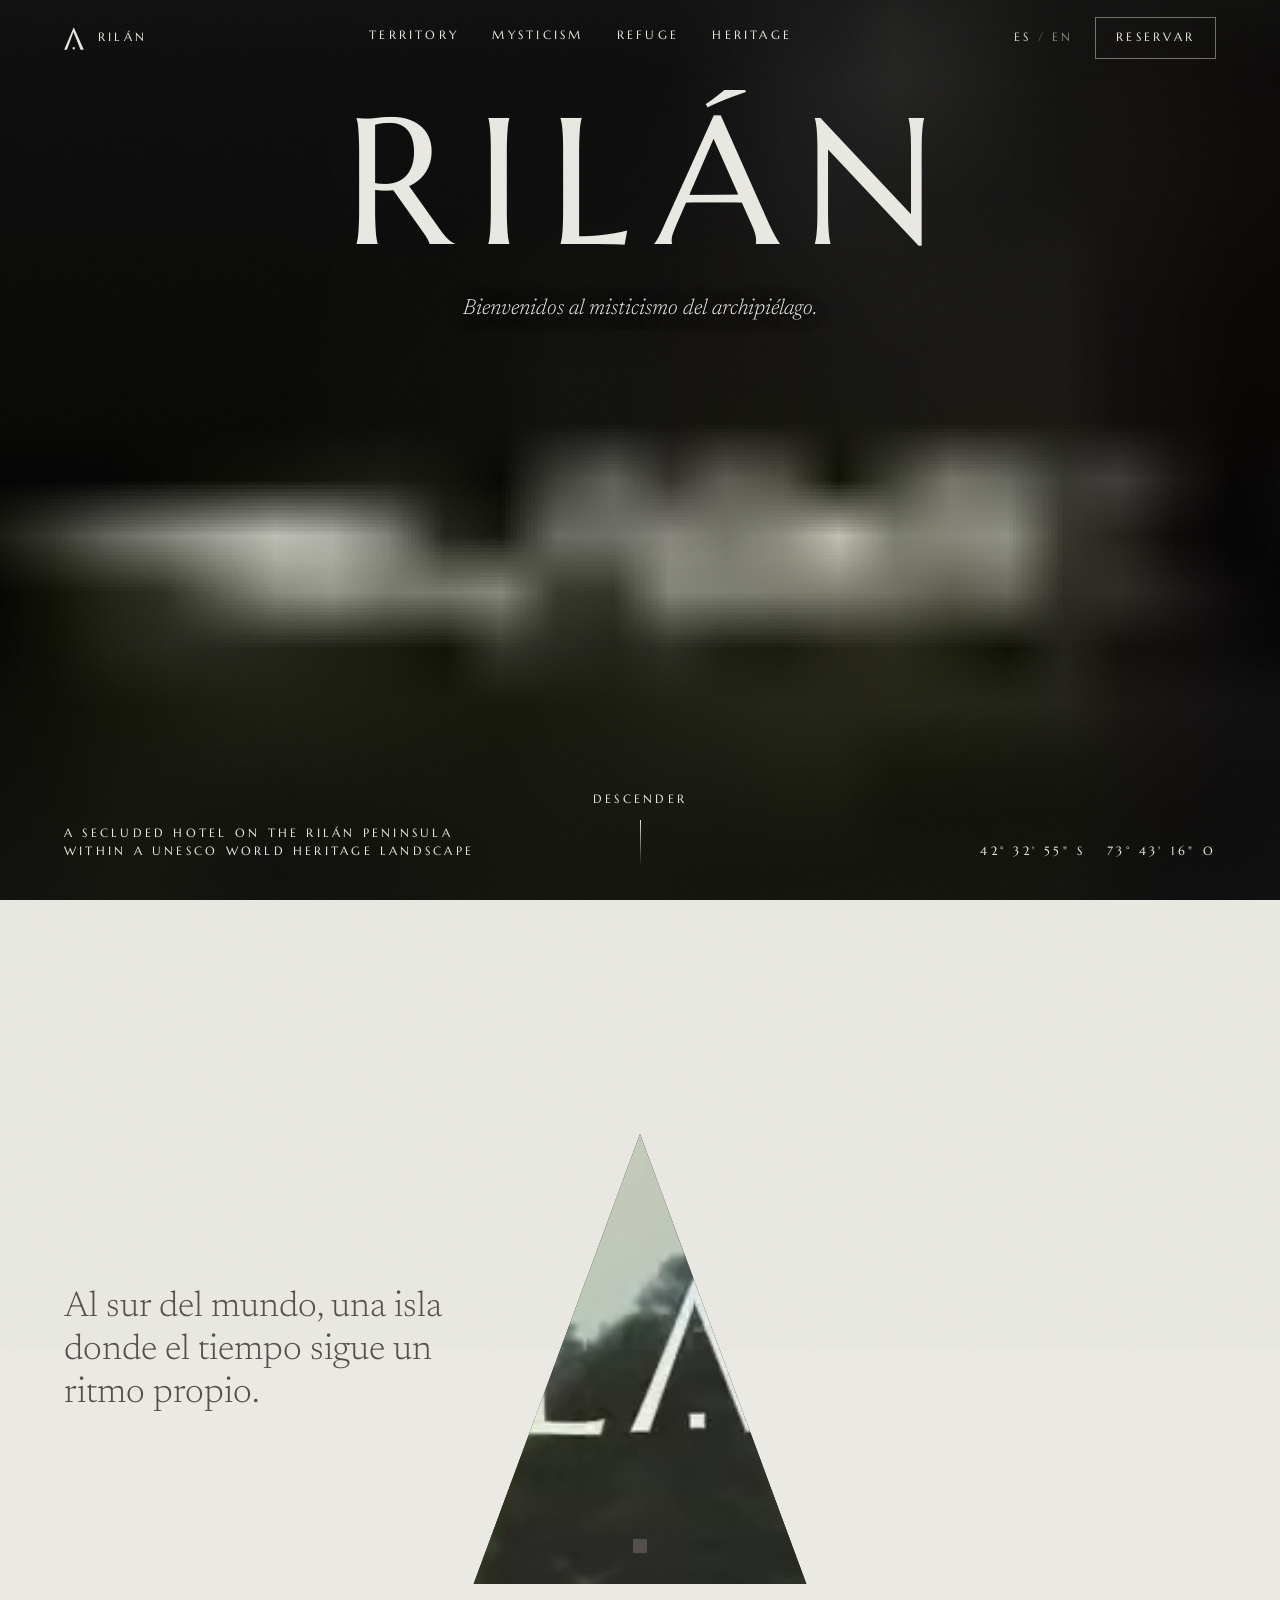
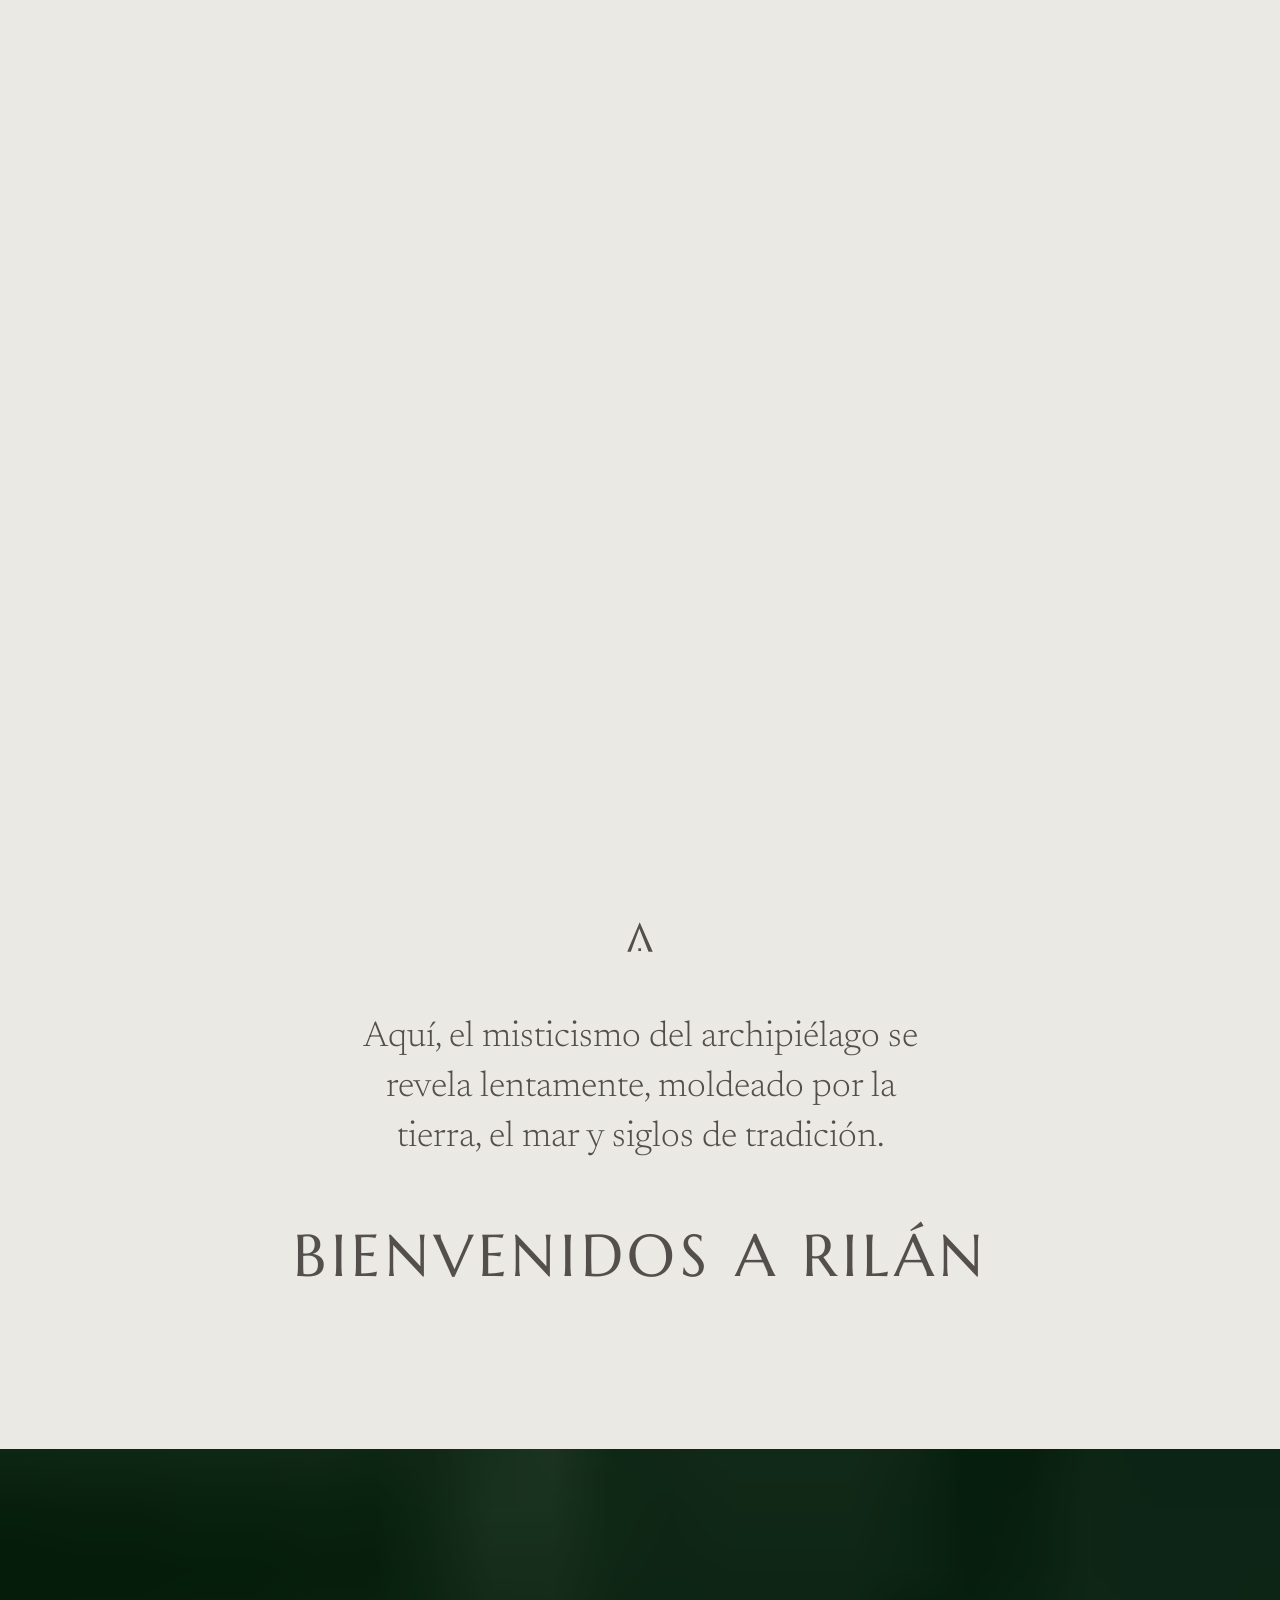
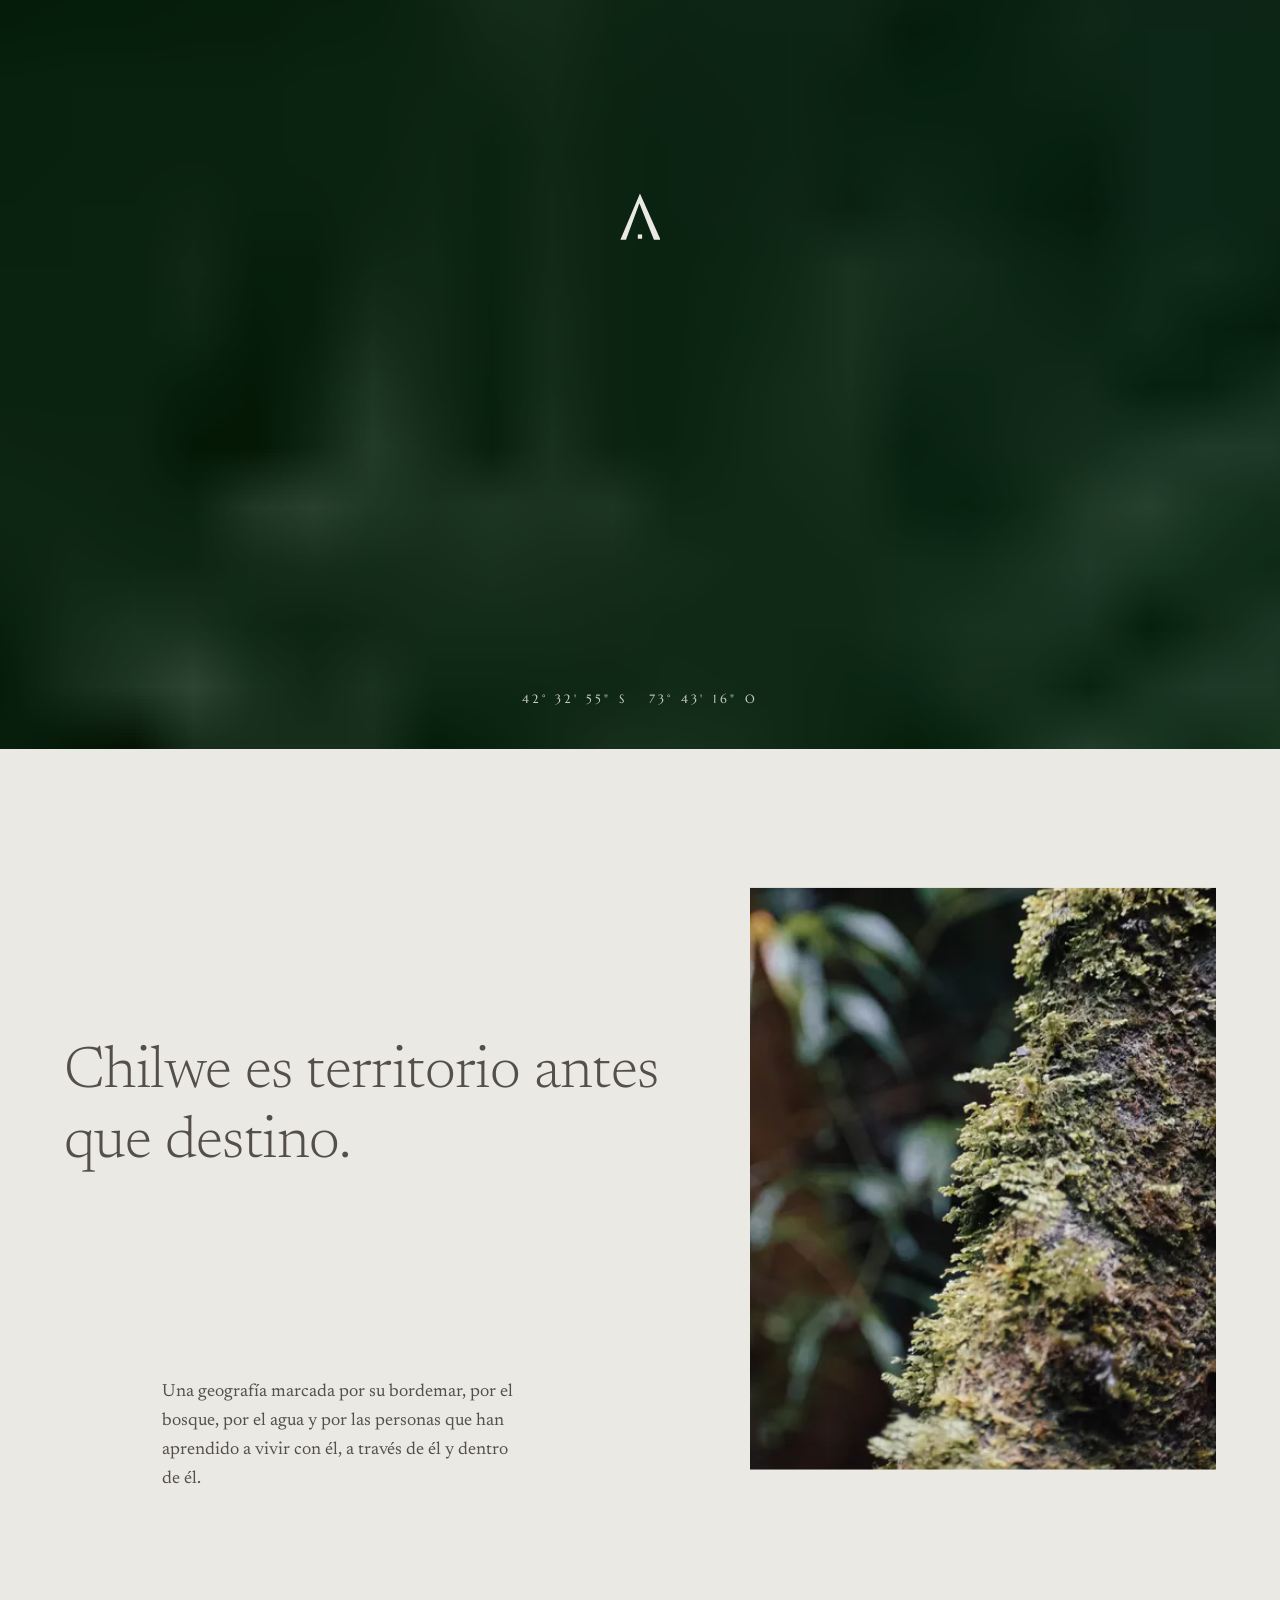
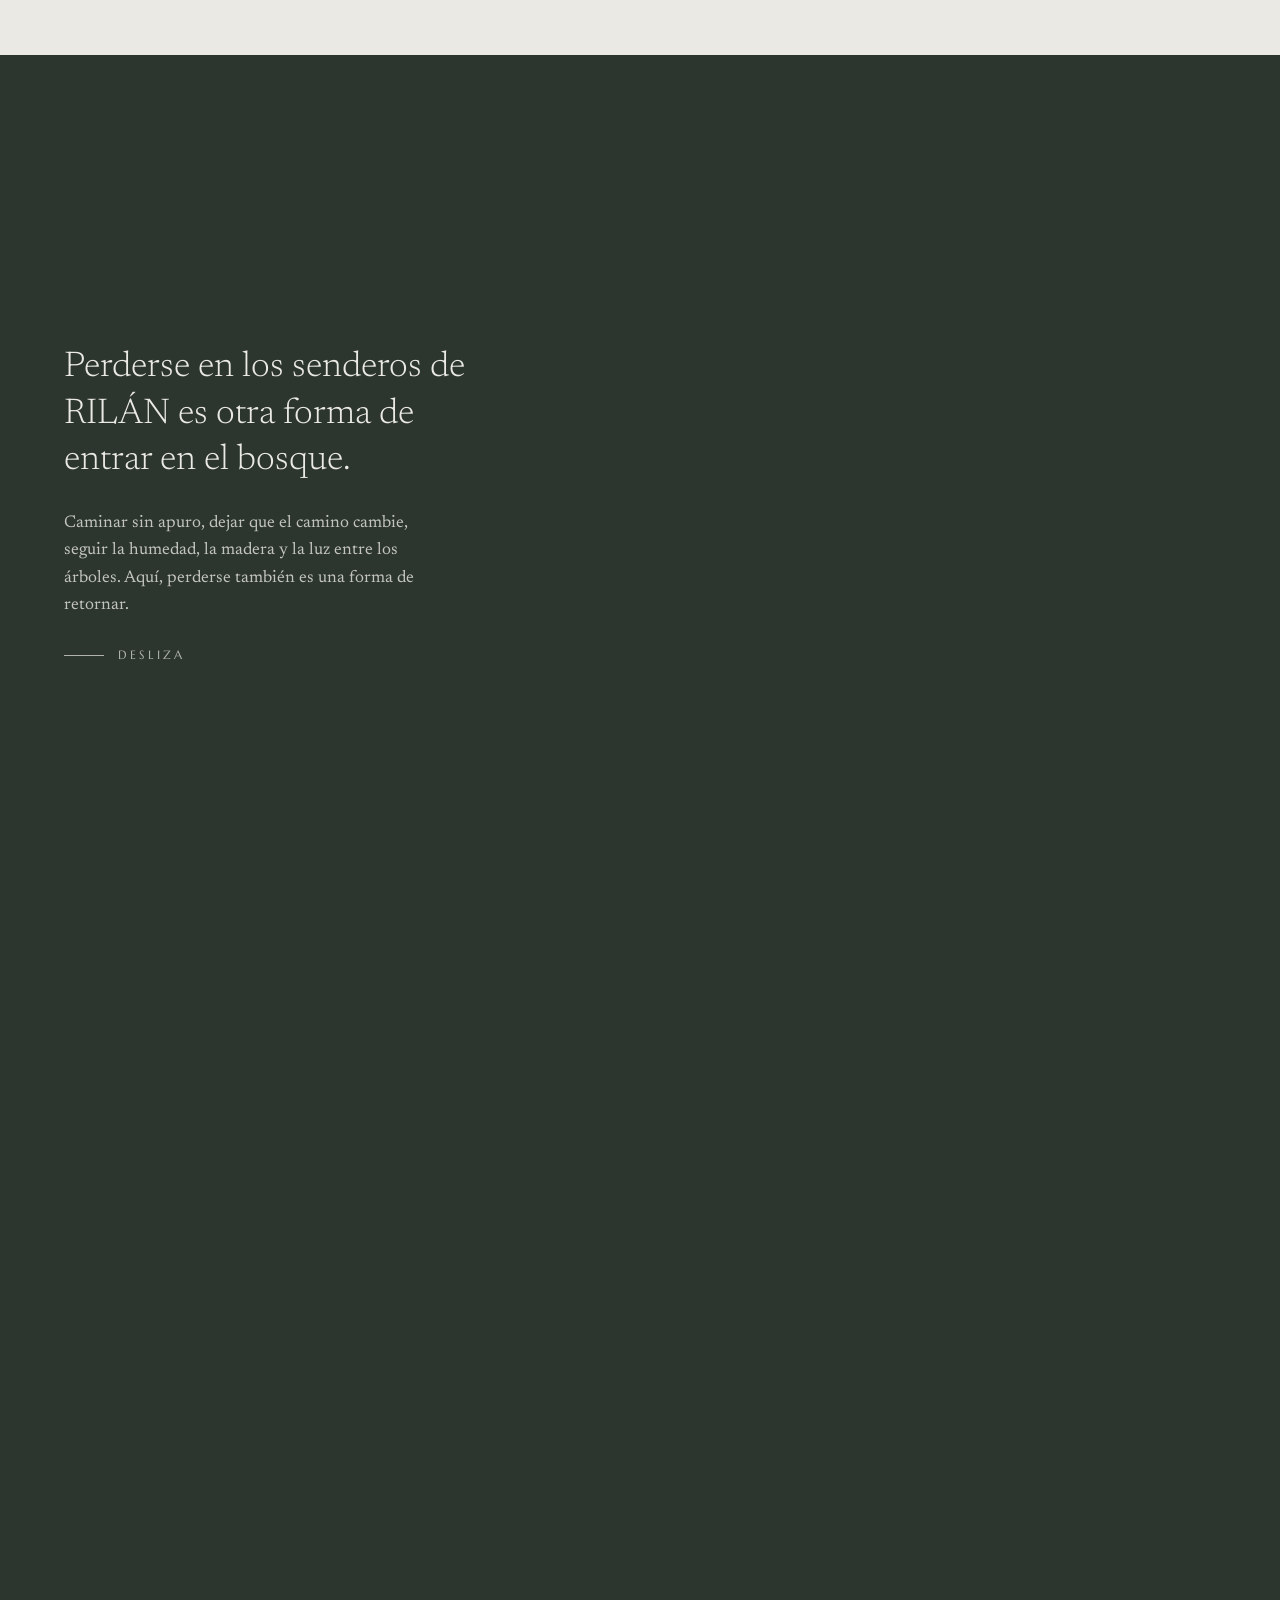
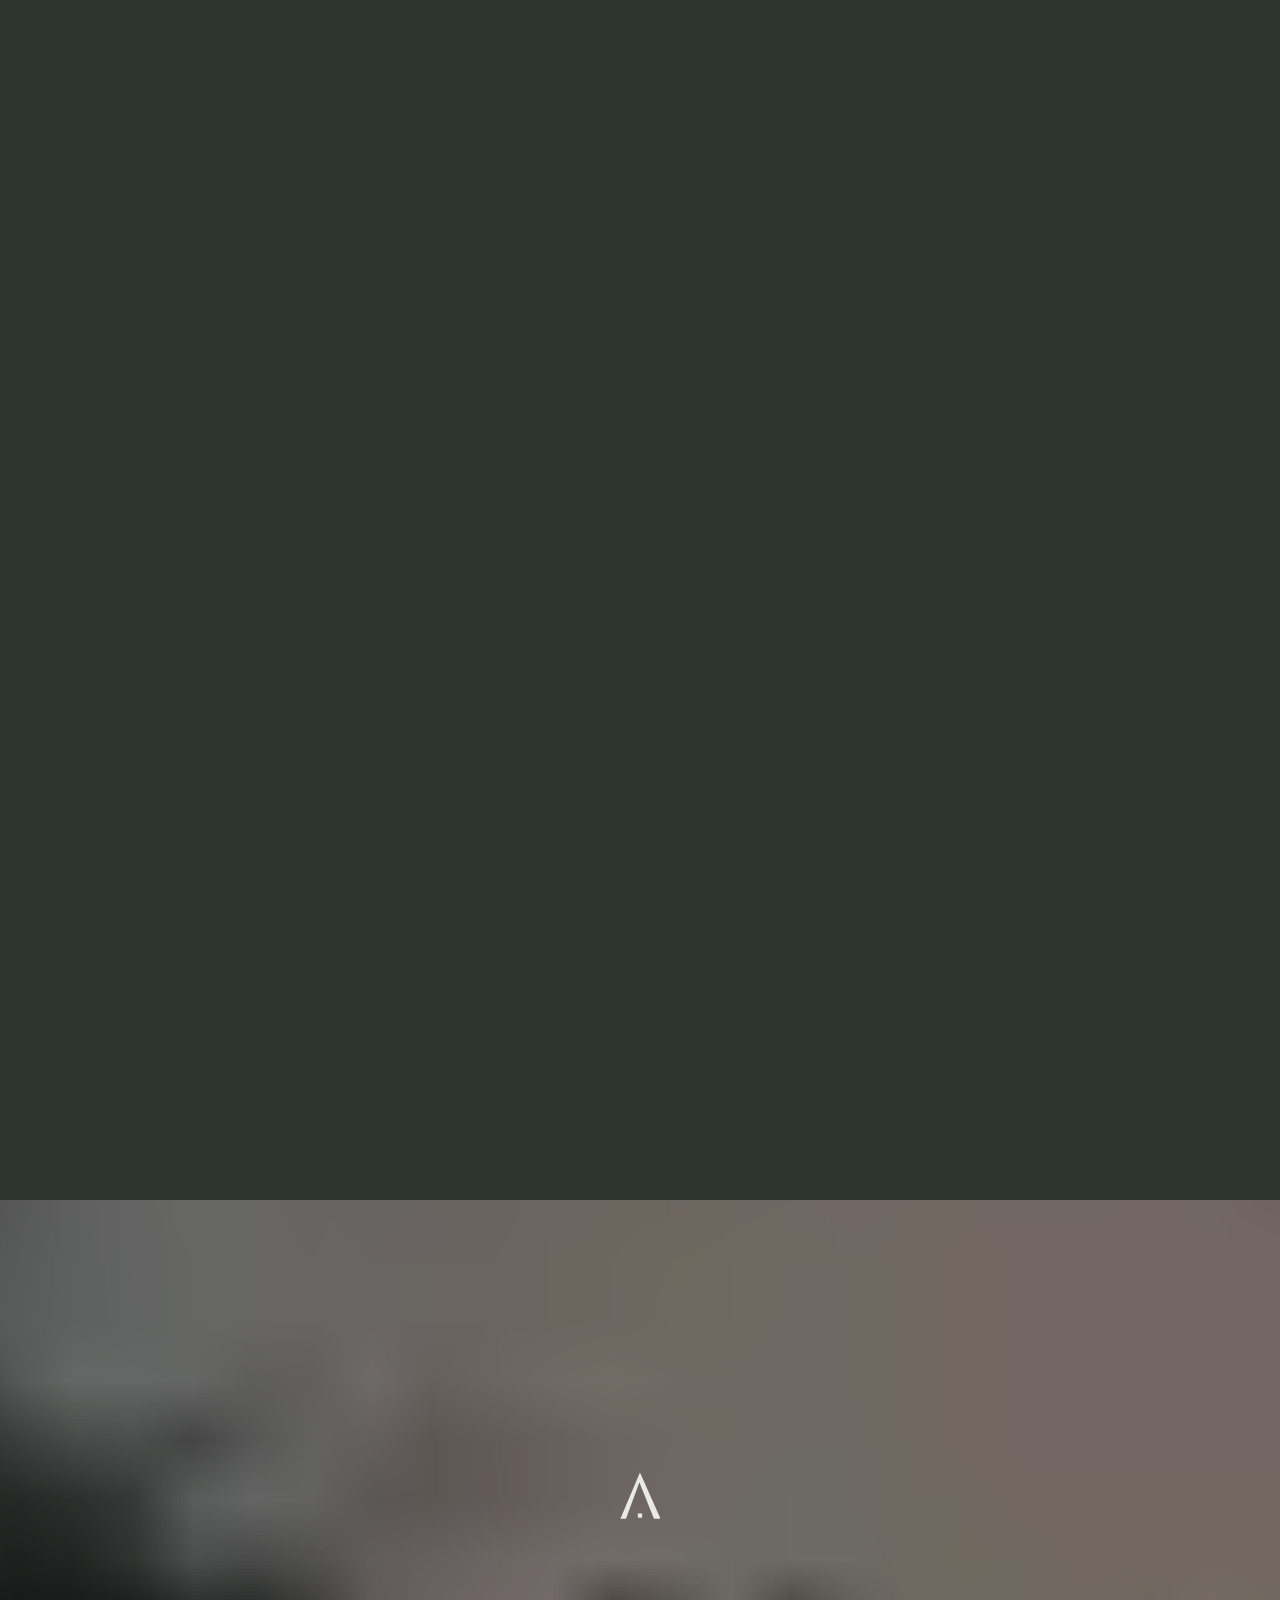
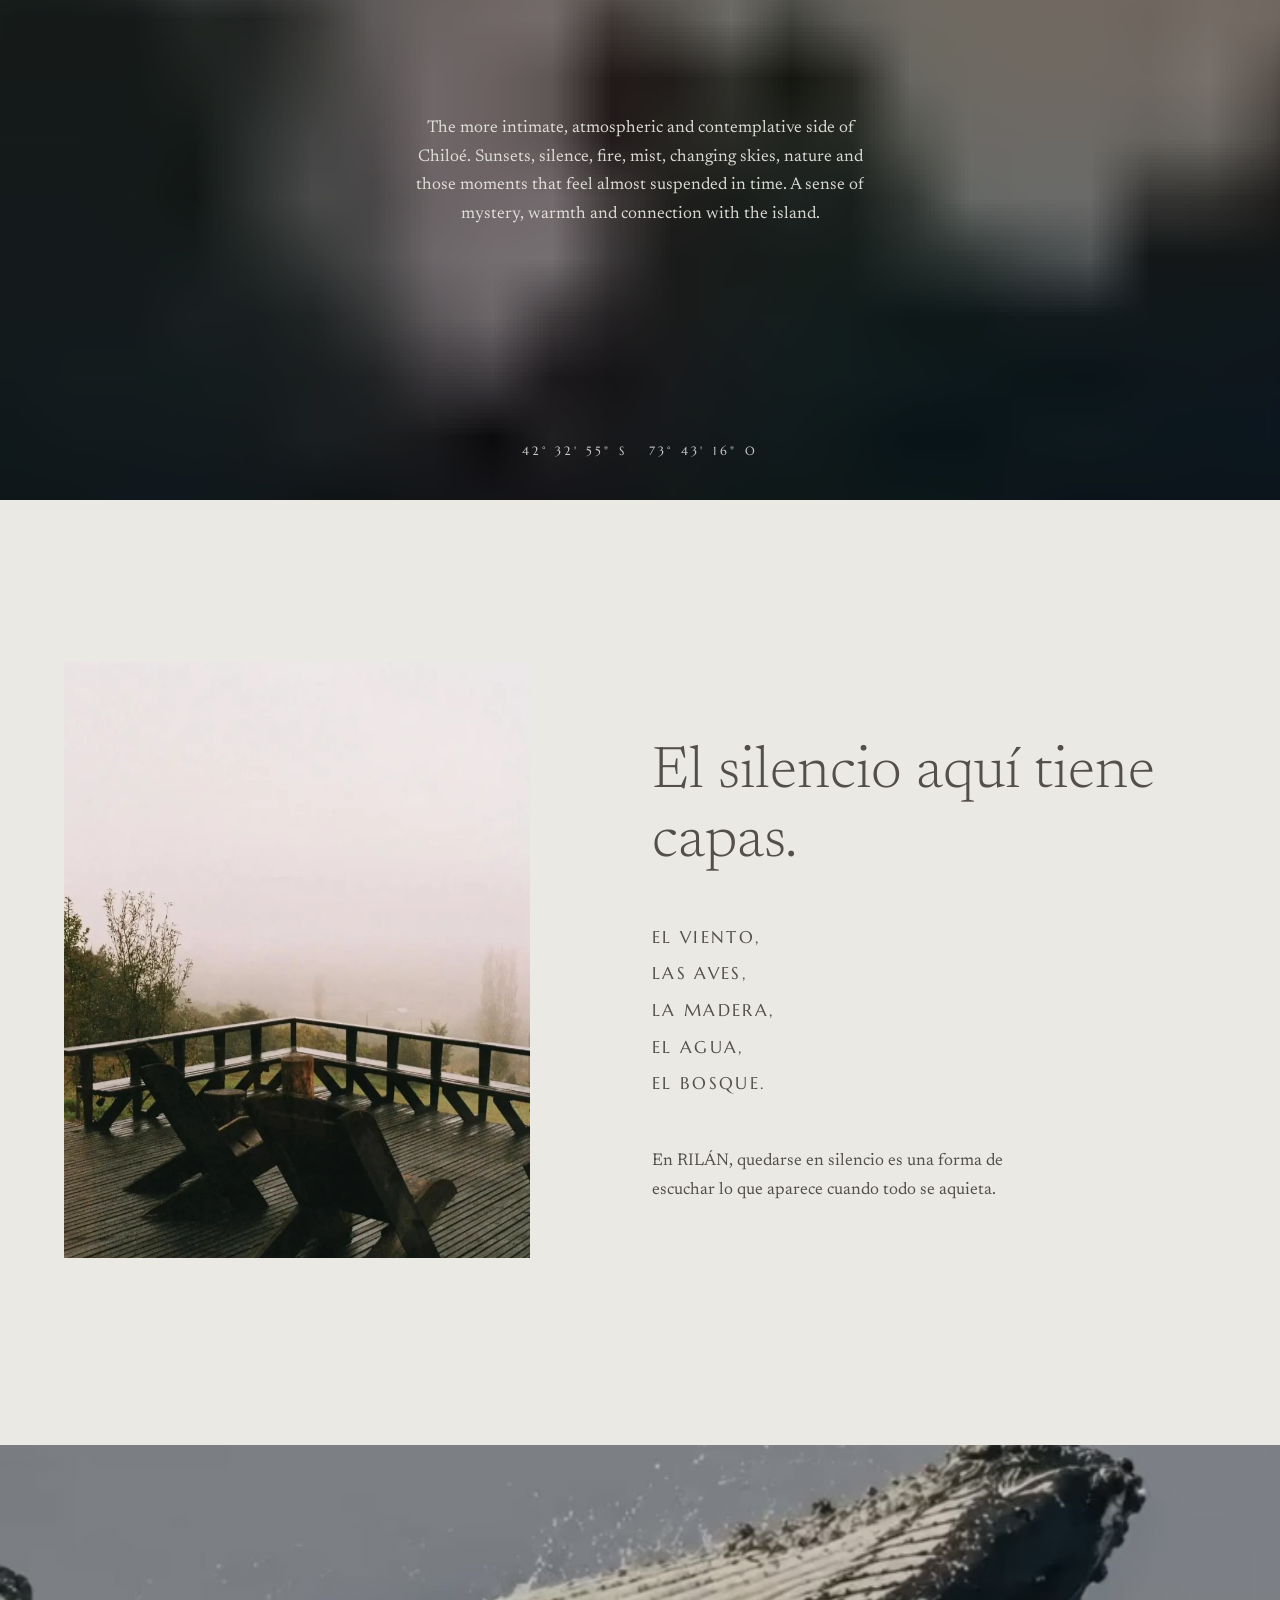
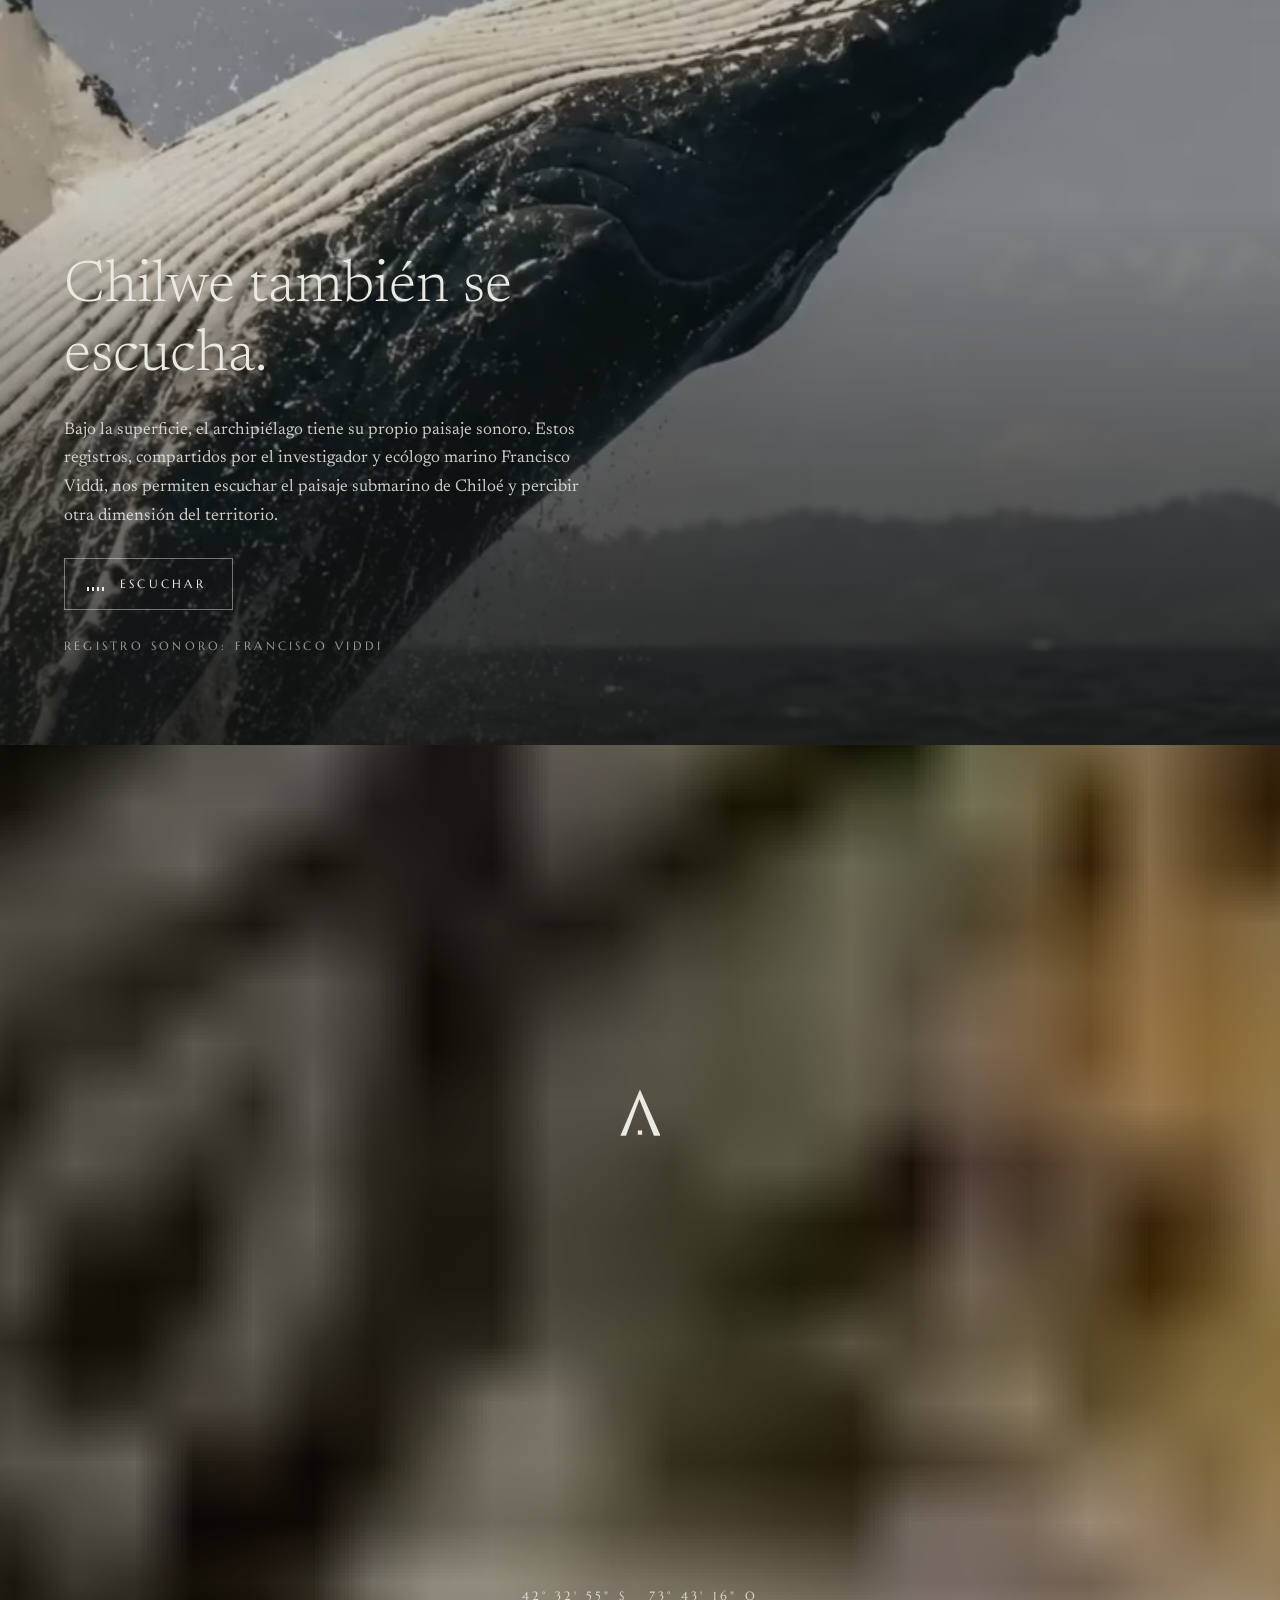
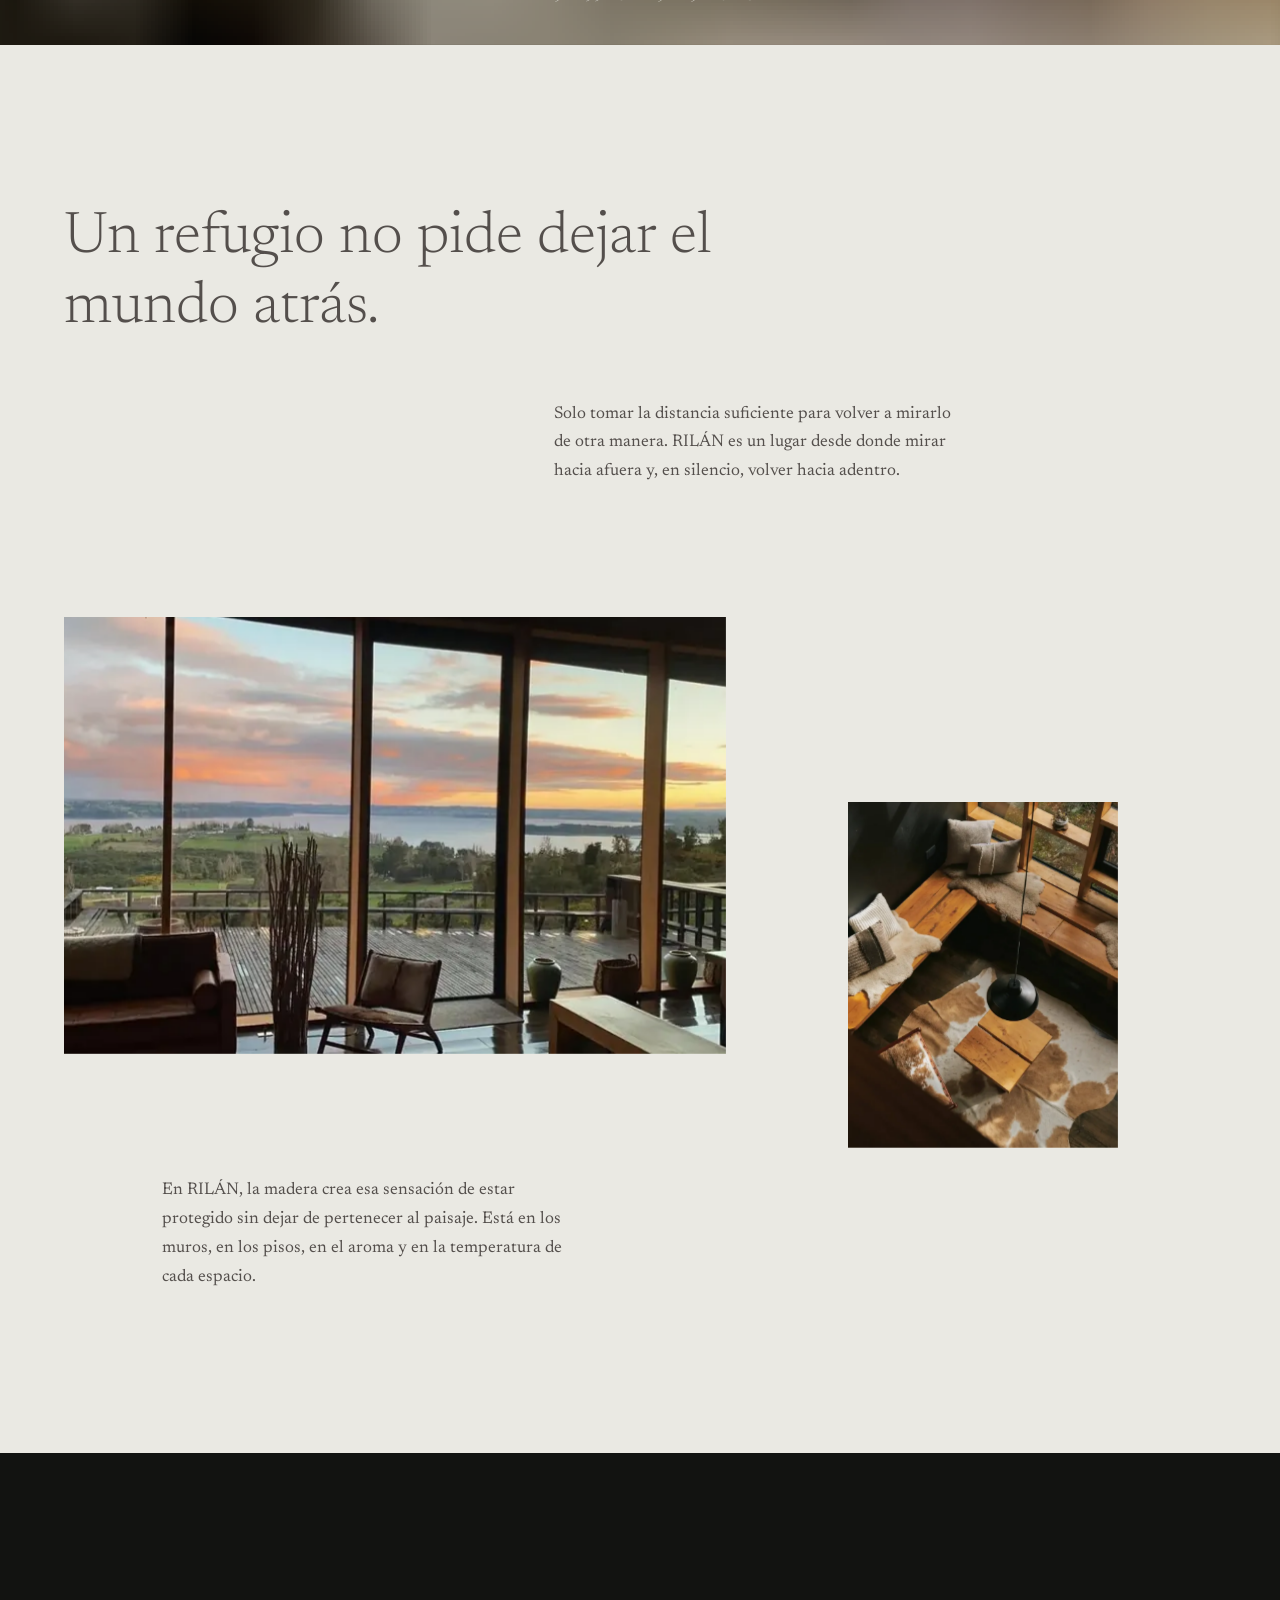
==== commit dcf6e458: "Vista previa al compartir: og:image absoluto en hotelrilan.pages.dev og:image apuntaba a GitHub Page" ====
--- a/public/index.html
+++ b/public/index.html
@@ -8,8 +8,14 @@
 <meta name="theme-color" content="#121311">
 <meta property="og:title" content="RILÁN">
 <meta property="og:description" content="Bienvenidos al misticismo del archipiélago.">
-<meta property="og:image" content="https://pabloignaciofigueroa.github.io/hotel_rilan/assets/og.jpg">
+<meta property="og:image" content="https://hotelrilan.pages.dev/assets/og.jpg">
+<meta property="og:image:width" content="1200">
+<meta property="og:image:height" content="630">
+<meta property="og:image:alt" content="RILÁN de noche bajo las estrellas, península de Rilán, Chiloé">
 <meta property="og:type" content="website">
+<meta property="og:locale" content="es_CL">
+<meta property="og:url" content="https://hotelrilan.pages.dev/">
+<meta name="twitter:card" content="summary_large_image">
 <link rel="icon" href="brand/logo/favicon.svg" type="image/svg+xml">
 <link rel="icon" href="brand/logo/favicon.ico" sizes="48x48">
 <link rel="apple-touch-icon" href="brand/logo/png/favicon-180.png">
